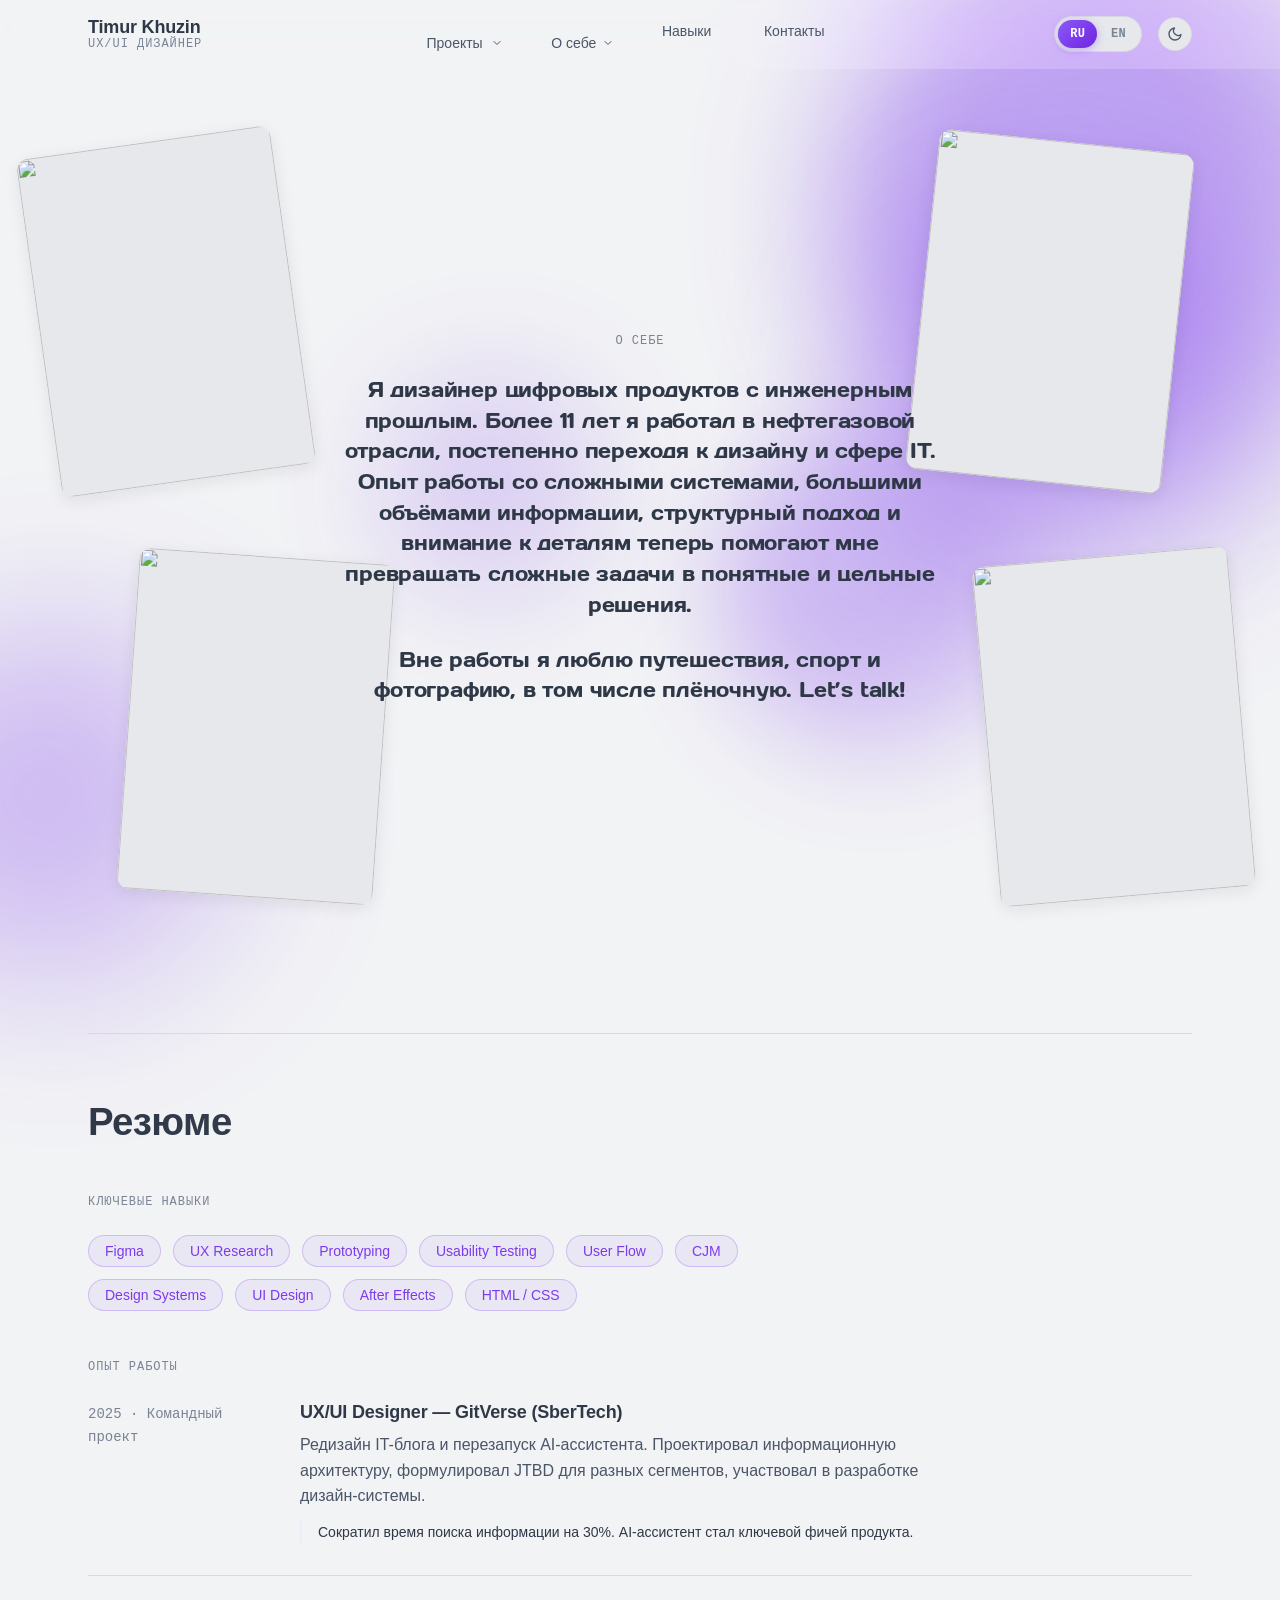
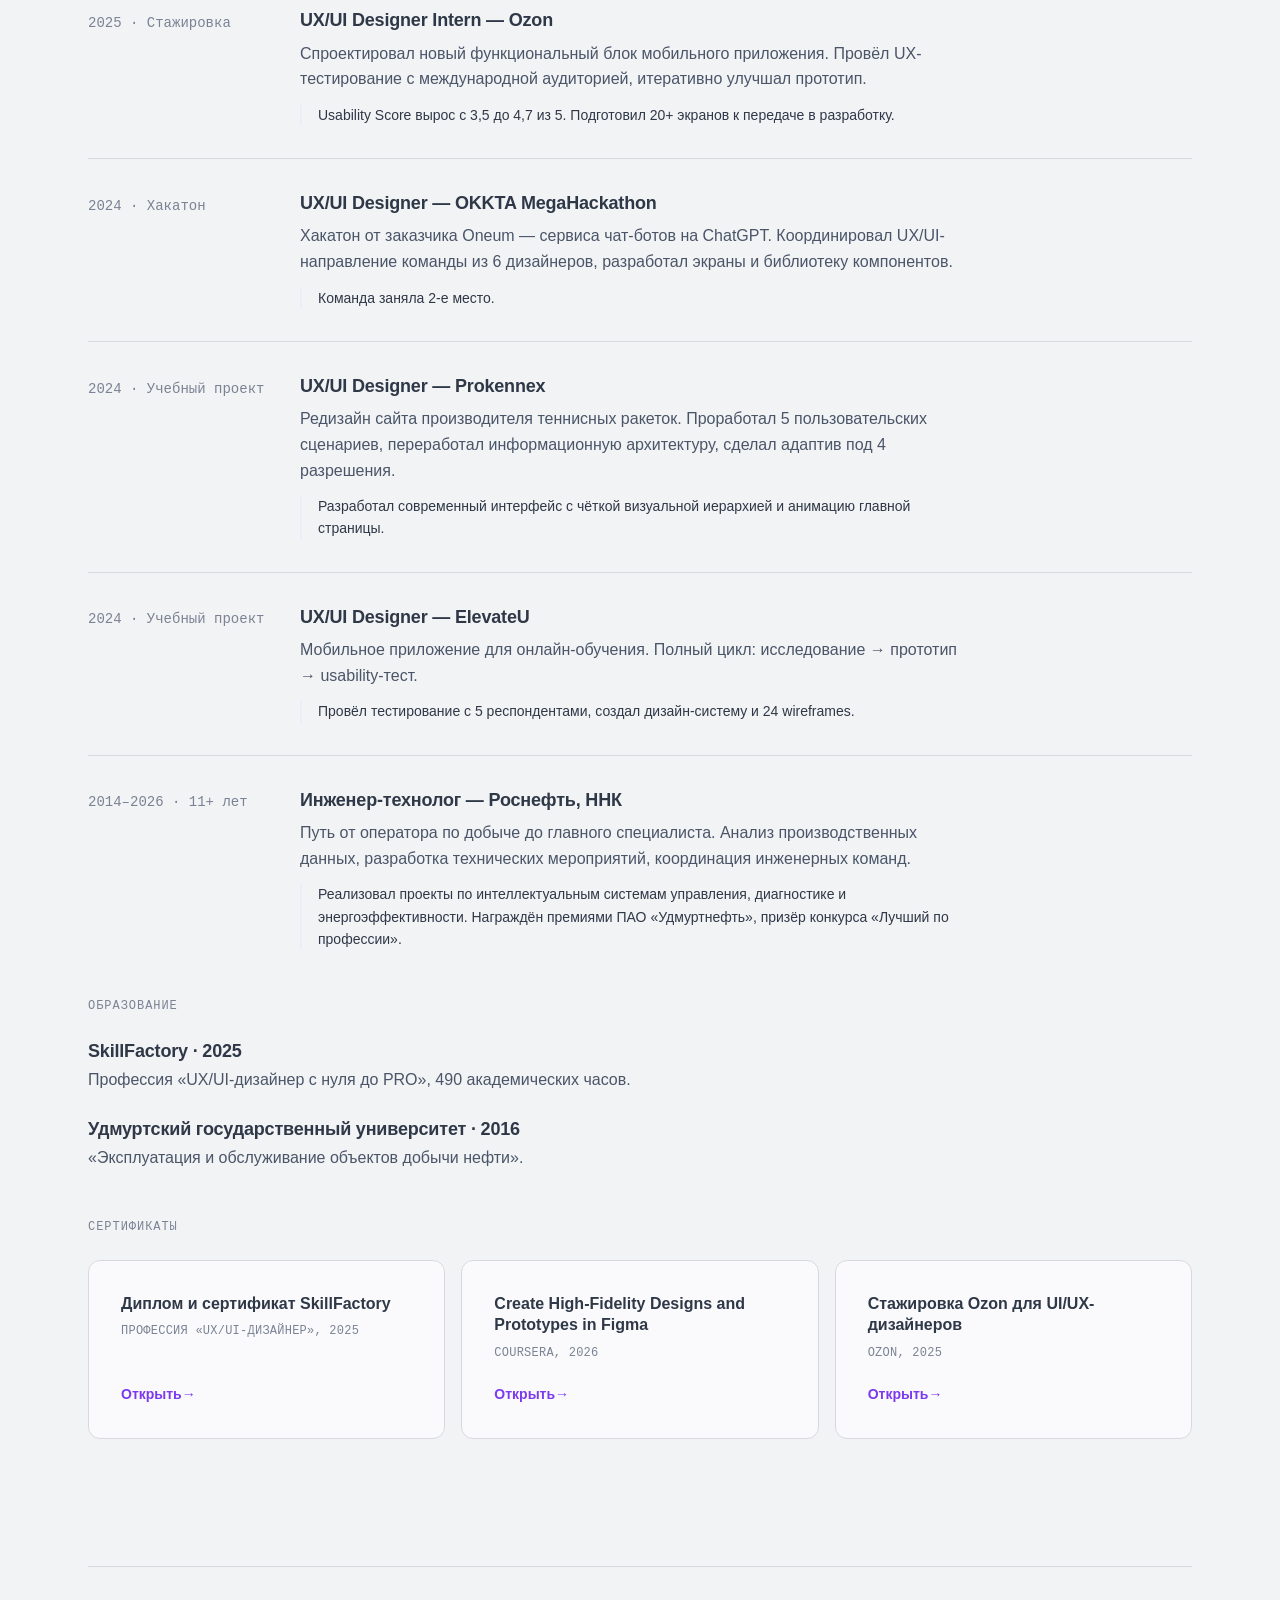
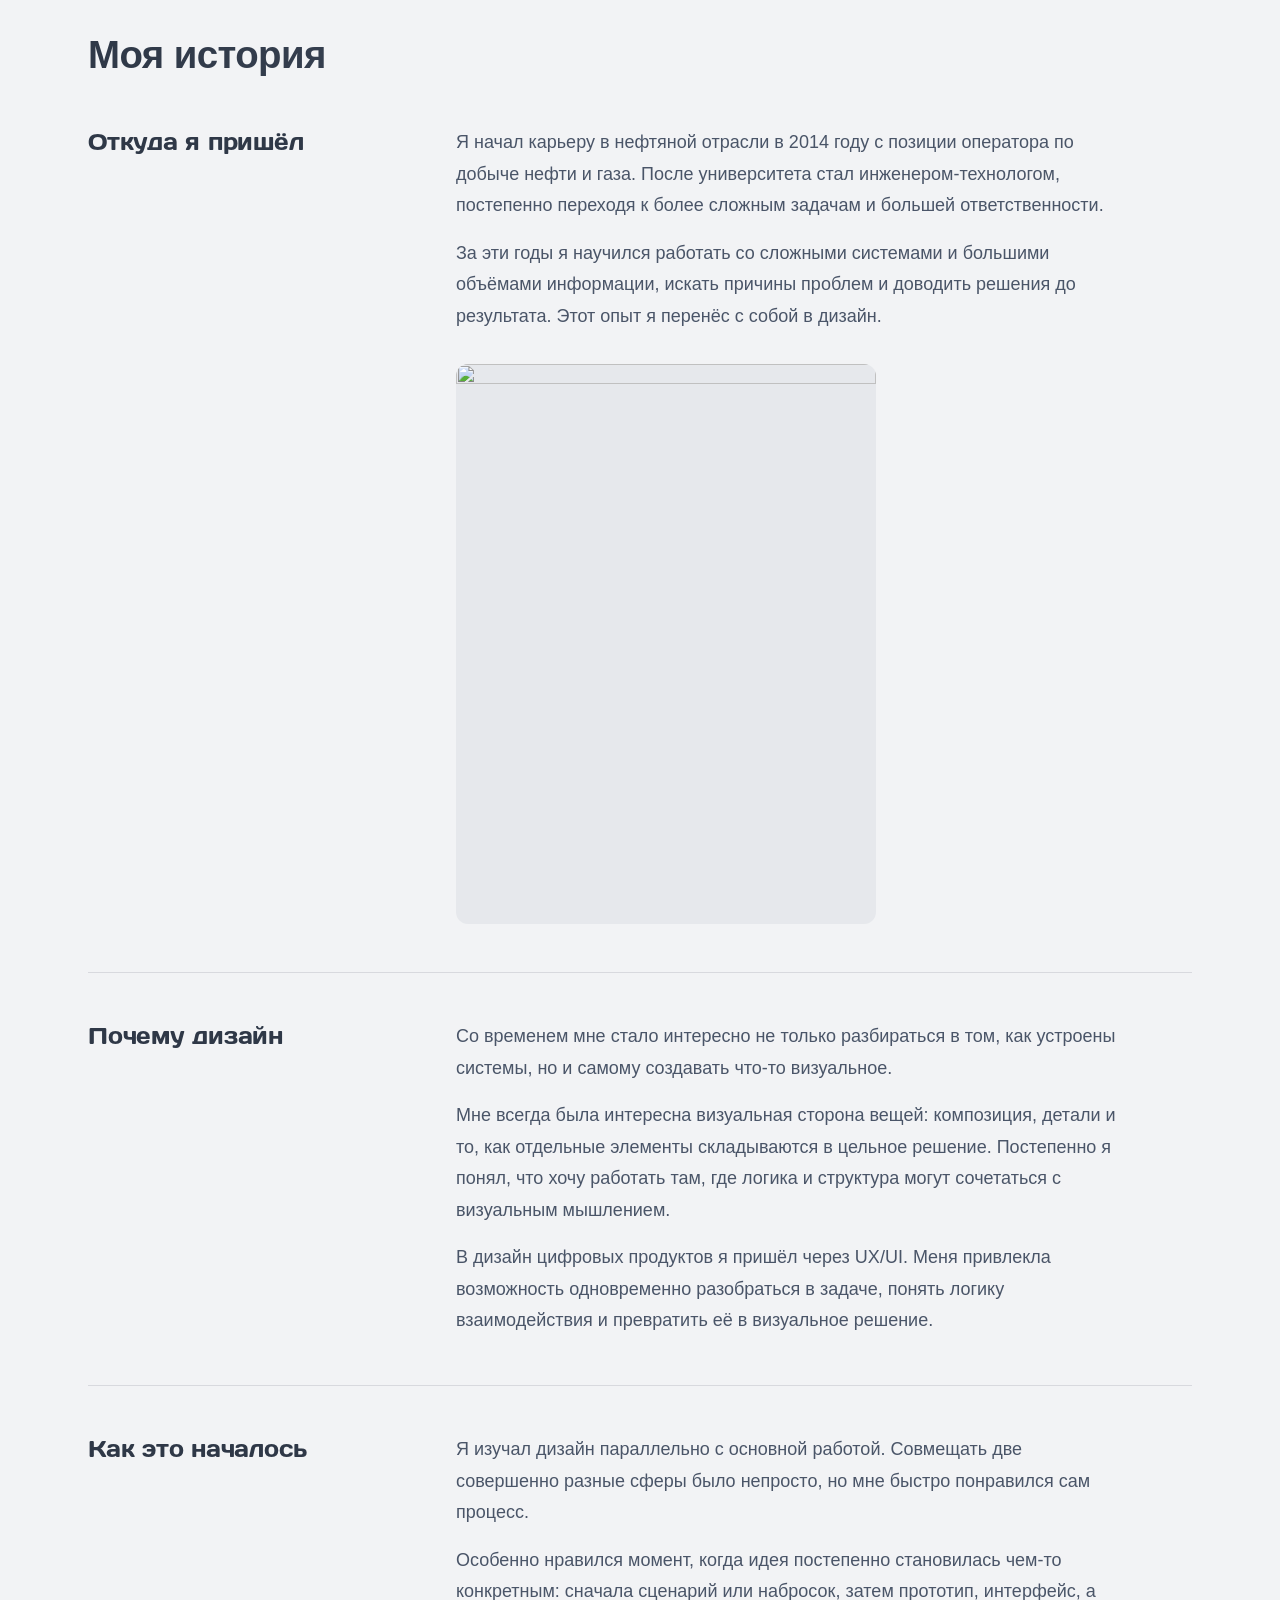
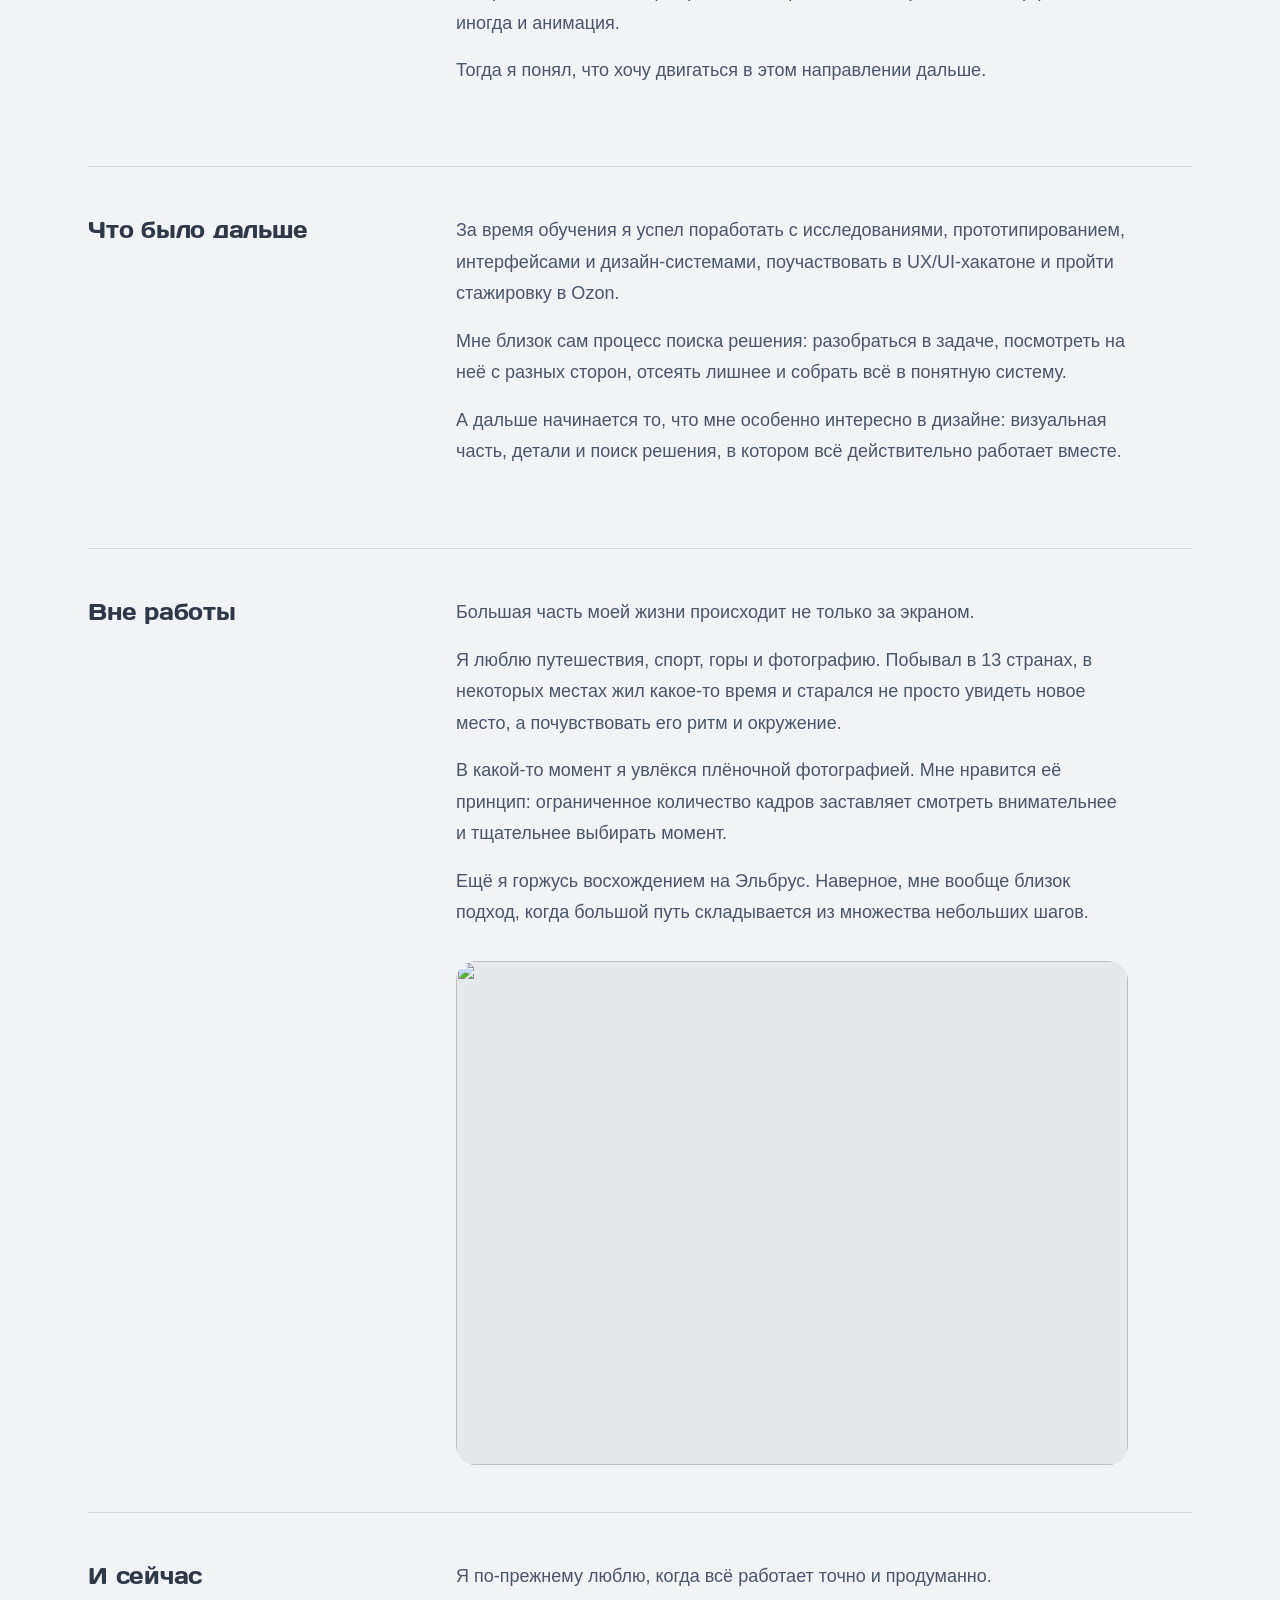
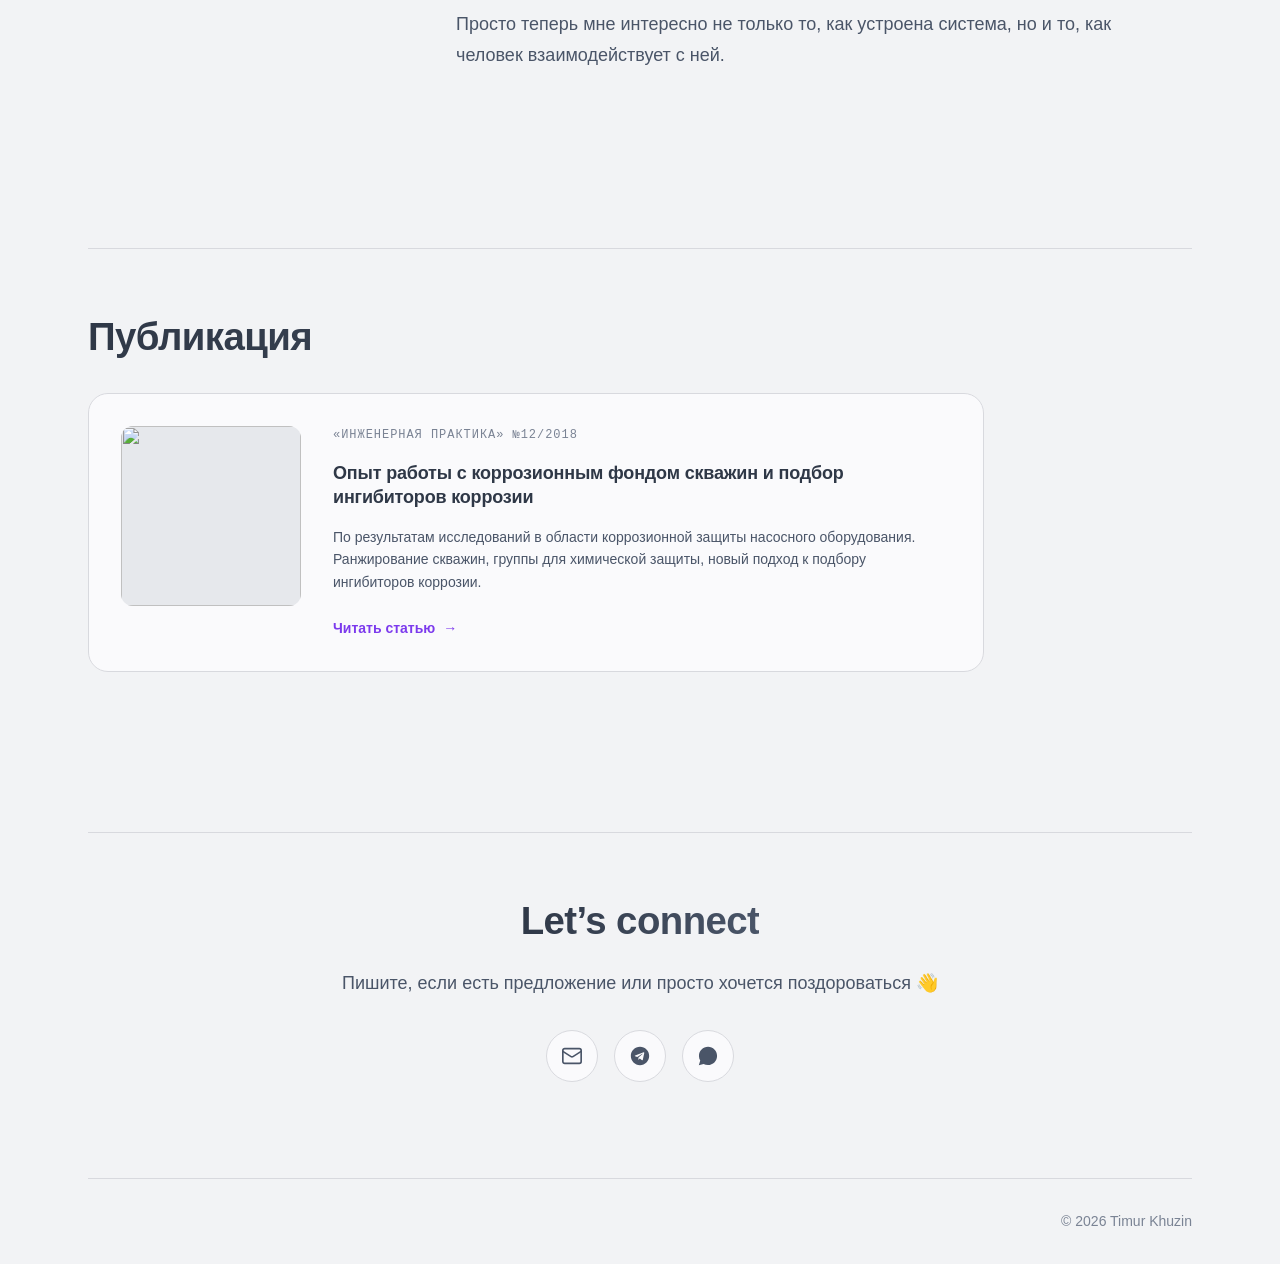
==== about.html @ 084a14fc "1" ====
<!DOCTYPE html>
<html lang="ru">
<head>
  <meta charset="UTF-8">
  <meta name="viewport" content="width=device-width, initial-scale=1.0">
  <title>О себе — Timur Khuzin</title>
  <meta name="description" content="Timur Khuzin – UX/UI Designer.">

<link rel="icon" type="image/svg+xml" href="favicon.svg">
<meta name="theme-color" content="#F2F3F5" media="(prefers-color-scheme: light)">
<meta name="theme-color" content="#15181F" media="(prefers-color-scheme: dark)">

<meta property="og:type" content="profile">
<meta property="og:title" content="О себе — Timur Khuzin">
<meta property="og:description" content="Timur Khuzin – UX/UI Designer.">
<meta property="og:url" content="https://khuzintimur.github.io/about.html">
<meta property="og:locale" content="ru_RU">
<meta property="og:locale:alternate" content="en_US">
<meta name="twitter:card" content="summary_large_image">

  <script>
    (function () {
      var t = localStorage.getItem('theme');
      if (t !== 'light' && t !== 'dark') {
        t = window.matchMedia('(prefers-color-scheme: dark)').matches ? 'dark' : 'light';
      }
      document.documentElement.setAttribute('data-theme', t);
    })();
  </script>

  <link rel="stylesheet" href="css/variables.css">
  <link rel="stylesheet" href="css/base.css">
  <link rel="stylesheet" href="css/home.css">
  <link rel="stylesheet" href="css/about.css">
  <link rel="stylesheet" href="css/reveal.css">
</head>
<body>

  <div class="cursor-ring" aria-hidden="true"></div>
  <div class="cursor-dot" aria-hidden="true"></div>
  <div class="bg-blobs bg-blobs--about" aria-hidden="true">
  <div class="bg-blob bg-blob--1"></div>
  <div class="bg-blob bg-blob--2"></div>
  <div class="bg-blob bg-blob--3"></div>
  <div class="bg-blob bg-blob--4"></div>
  <div class="bg-blob bg-blob--5"></div>
  </div>
  <div class="site-header-wrap">
    <div class="container">
      <header class="site-header">
        <a href="index.html" class="logo">
          <span class="logo-name">Timur Khuzin</span>
          <span class="logo-role" data-i18n="logo.role"></span>
        </a>

        <nav>
          <ul class="nav-links">
            <li class="nav-dropdown">
  <a href="index.html#projects" class="nav-dropdown-trigger" aria-haspopup="true" aria-expanded="false">
  <span data-i18n="nav.projects"></span>
  <svg class="nav-dropdown-caret" viewBox="0 0 24 24" fill="none" stroke="currentColor" stroke-width="2" stroke-linecap="round" stroke-linejoin="round">
    <polyline points="6 9 12 15 18 9"></polyline>
  </svg>
</a>
           <ul class="nav-dropdown-menu">
            <li style="--item-accent: #FF6B35;"><a href="projects/ozon.html" data-i18n="nav.project.ozon"></a></li>
            <li style="--item-accent: #4A9EFF;"><a href="projects/gitverse.html" data-i18n="nav.project.gitverse"></a></li>
            <li style="--item-accent: #4ADE80;"><a href="projects/okkta.html" data-i18n="nav.project.okkta"></a></li>
            <li style="--item-accent: #F5573B;"><a href="projects/prokennex.html" data-i18n="nav.project.prokennex"></a></li>
            <li style="--item-accent: #8B7CF6;"><a href="projects/elevateu.html" data-i18n="nav.project.elevateu"></a></li>
          </ul>
            </li>
            <li class="nav-dropdown">
  <a href="about.html" class="nav-dropdown-trigger" aria-haspopup="true" aria-expanded="false">
    <span data-i18n="nav.about"></span>
    <svg class="nav-dropdown-caret" viewBox="0 0 24 24" fill="none" stroke="currentColor" stroke-width="2" stroke-linecap="round" stroke-linejoin="round">
      <polyline points="6 9 12 15 18 9"></polyline>
    </svg>
  </a>
  <ul class="nav-dropdown-menu">
    <li style="--item-accent: #7C3AED;"><a href="about.html" data-i18n="nav.about"></a></li>
    <li style="--item-accent: #7C3AED;"><a href="#cv" data-i18n="nav.about.cv"></a></li>
  </ul>
</li>
            <li><a href="skills.html" data-i18n="nav.skills"></a></li>
            <li><a href="index.html#contact" data-i18n="nav.contacts"></a></li>
          </ul>
        </nav>

        <button type="button" class="nav-burger" aria-label="Меню" aria-expanded="false" aria-controls="mobile-menu">
          <span></span>
          <span></span>
        </button>

        <div class="header-controls">
          <div class="control-group" role="group" data-i18n-aria-label="lang.toggle.label">
            <button class="control-segment" data-lang-set="ru">RU</button>
            <button class="control-segment" data-lang-set="en">EN</button>
          </div>

          <button class="theme-toggle" data-theme-toggle data-i18n-aria-label="theme.toggle.label">
            <svg class="icon-sun" viewBox="0 0 24 24" fill="none" stroke="currentColor" stroke-width="2" stroke-linecap="round">
              <circle cx="12" cy="12" r="4"></circle>
              <path d="M12 2v2M12 20v2M4.93 4.93l1.41 1.41M17.66 17.66l1.41 1.41M2 12h2M20 12h2M6.34 17.66l-1.41 1.41M19.07 4.93l-1.41 1.41"></path>
            </svg>
            <svg class="icon-moon" viewBox="0 0 24 24" fill="none" stroke="currentColor" stroke-width="2" stroke-linecap="round" stroke-linejoin="round">
              <path d="M21 12.79A9 9 0 1 1 11.21 3 7 7 0 0 0 21 12.79z"></path>
            </svg>
          </button>
        </div>
      </header>
    </div>
  </div>

    <main>

    <!-- ================= HERO ================= -->
<section class="about-hero">

  <figure class="about-hero-photo about-hero-photo--1">
    <img src="https://cdn.jsdelivr.net/gh/KhuzinTimur/content-@52b6fff9ecf7ad0685a2e221b113b674ae2001dd/site/photo/me_5.jpg" alt="" loading="eager">
  </figure>

  <figure class="about-hero-photo about-hero-photo--2">
    <img src="https://cdn.jsdelivr.net/gh/KhuzinTimur/content-@52b6fff9ecf7ad0685a2e221b113b674ae2001dd/site/photo/Me_3.jpg" alt="" loading="eager">
  </figure>

  <div class="about-hero-text">
    <p class="eyebrow" data-i18n="page.about.eyebrow"></p>
    <p class="about-hero-p" data-i18n="page.about.hero.p1"></p>
    <p class="about-hero-p" data-i18n="page.about.hero.p2"></p>
  </div>

  <figure class="about-hero-photo about-hero-photo--3">
    <img src="https://cdn.jsdelivr.net/gh/KhuzinTimur/content-@52b6fff9ecf7ad0685a2e221b113b674ae2001dd/site/photo/Me_6.jpg" alt="" loading="eager">
  </figure>

  <figure class="about-hero-photo about-hero-photo--4">
    <img src="https://cdn.jsdelivr.net/gh/KhuzinTimur/content-@52b6fff9ecf7ad0685a2e221b113b674ae2001dd/site/photo/Me_2.jpg" alt="" loading="eager">
  </figure>

</section>

    <section class="container section" id="cv">
  <hr class="divider" style="margin-bottom: var(--space-16);">

  <h2 class="cv-title reveal" data-i18n="cv.title"></h2>

  <!-- Ключевые навыки -->
      <div class="cv-block reveal">
        <p class="eyebrow" data-i18n="cv.skills.title"></p>
        <div class="cv-skills">
          <span class="skill-pill">Figma</span>
          <span class="skill-pill">UX Research</span>
          <span class="skill-pill">Prototyping</span>
          <span class="skill-pill">Usability Testing</span>
          <span class="skill-pill">User Flow</span>
          <span class="skill-pill">CJM</span>
          <span class="skill-pill">Design Systems</span>
          <span class="skill-pill">UI Design</span>
          <span class="skill-pill">After Effects</span>
          <span class="skill-pill">HTML / CSS</span>
        </div>
      </div>

      <!-- Опыт работы -->
      <div class="cv-block reveal">
        <p class="eyebrow" data-i18n="cv.experience.title"></p>
        <div class="cv-exp-list">

          <div class="cv-exp-item">
            <div class="cv-exp-left">
              <p class="cv-exp-period" data-i18n="cv.exp.gitverse.period"></p>
            </div>
            <div class="cv-exp-right">
              <h3 data-i18n="cv.exp.gitverse.company"></h3>
              <p data-i18n="cv.exp.gitverse.desc"></p>
              <p class="cv-exp-result" data-i18n="cv.exp.gitverse.result"></p>
            </div>
          </div>

          <div class="cv-exp-item">
            <div class="cv-exp-left">
              <p class="cv-exp-period" data-i18n="cv.exp.ozon.period"></p>
            </div>
            <div class="cv-exp-right">
              <h3 data-i18n="cv.exp.ozon.company"></h3>
              <p data-i18n="cv.exp.ozon.desc"></p>
              <p class="cv-exp-result" data-i18n="cv.exp.ozon.result"></p>
            </div>
          </div>

          <div class="cv-exp-item">
            <div class="cv-exp-left">
              <p class="cv-exp-period" data-i18n="cv.exp.okkta.period"></p>
            </div>
            <div class="cv-exp-right">
              <h3 data-i18n="cv.exp.okkta.company"></h3>
              <p data-i18n="cv.exp.okkta.desc"></p>
              <p class="cv-exp-result" data-i18n="cv.exp.okkta.result"></p>
            </div>
          </div>

          <div class="cv-exp-item">
            <div class="cv-exp-left">
              <p class="cv-exp-period" data-i18n="cv.exp.prokennex.period"></p>
            </div>
            <div class="cv-exp-right">
              <h3 data-i18n="cv.exp.prokennex.company"></h3>
              <p data-i18n="cv.exp.prokennex.desc"></p>
              <p class="cv-exp-result" data-i18n="cv.exp.prokennex.result"></p>
            </div>
          </div>

          <div class="cv-exp-item">
            <div class="cv-exp-left">
              <p class="cv-exp-period" data-i18n="cv.exp.elevateu.period"></p>
            </div>
            <div class="cv-exp-right">
              <h3 data-i18n="cv.exp.elevateu.company"></h3>
              <p data-i18n="cv.exp.elevateu.desc"></p>
              <p class="cv-exp-result" data-i18n="cv.exp.elevateu.result"></p>
            </div>
          </div>

          <div class="cv-exp-item">
            <div class="cv-exp-left">
              <p class="cv-exp-period" data-i18n="cv.exp.engineering.period"></p>
            </div>
            <div class="cv-exp-right">
              <h3 data-i18n="cv.exp.engineering.company"></h3>
              <p data-i18n="cv.exp.engineering.desc"></p>
              <p class="cv-exp-result" data-i18n="cv.exp.engineering.result"></p>
            </div>
          </div>

        </div>
      </div>

      <!-- Образование -->
      <div class="cv-block reveal">
        <p class="eyebrow" data-i18n="cv.education.title"></p>
        <div class="cv-edu-list">
          <div class="cv-edu-item">
            <h3 data-i18n="cv.edu.skillfactory.title"></h3>
            <p data-i18n="cv.edu.skillfactory.desc"></p>
          </div>
          <div class="cv-edu-item">
            <h3 data-i18n="cv.edu.udgu.title"></h3>
            <p data-i18n="cv.edu.udgu.desc"></p>
          </div>
        </div>
      </div>

      <!-- Сертификаты -->
      <div class="cv-block reveal">
        <p class="eyebrow" data-i18n="cv.certs.title"></p>
        <div class="cv-certs-list">
          <a href="https://drive.google.com/file/d/1GDILFL7nHzGlivptu-B-hz8q7IrDQoGp/view" target="_blank" rel="noopener" class="cv-cert">
            <span class="cv-cert-title" data-i18n="cv.cert.skillfactory.title"></span>
            <span class="cv-cert-desc" data-i18n="cv.cert.skillfactory.desc"></span>
            <span class="cv-cert-view" data-i18n="cv.cert.view"></span>
          </a>
          <a href="https://www.coursera.org/account/accomplishments/verify/VYTI7IFMBP26" target="_blank" rel="noopener" class="cv-cert">
            <span class="cv-cert-title" data-i18n="cv.cert.coursera.title"></span>
            <span class="cv-cert-desc" data-i18n="cv.cert.coursera.desc"></span>
            <span class="cv-cert-view" data-i18n="cv.cert.view"></span>
          </a>
          <a href="https://drive.google.com/file/d/1_BpqdGtbln28WbQC0Q4ZysuxokLBKkF2/view" target="_blank" rel="noopener" class="cv-cert">
            <span class="cv-cert-title" data-i18n="cv.cert.ozon.title"></span>
            <span class="cv-cert-desc" data-i18n="cv.cert.ozon.desc"></span>
            <span class="cv-cert-view" data-i18n="cv.cert.view"></span>
          </a>
        </div>
      </div>

    </section>

    <!-- ================= STORYTELLING ================= -->
<section class="container section">
  <hr class="divider" style="margin-bottom: var(--space-16);">
  <h2 class="reveal" data-i18n="story.title"></h2>

  <div class="story-rows">

        <!-- Откуда я пришёл -->
    <div class="story-row reveal">
      <h3 class="story-row-title" data-i18n="story.from.title"></h3>
      <div class="story-row-body">
        <p data-i18n="story.from.p1"></p>
        <p data-i18n="story.from.p2"></p>
                <figure class="story-photo story-photo--portrait reveal" data-reveal-delay="200">
          <img src="https://cdn.jsdelivr.net/gh/KhuzinTimur/content-@52b6fff9ecf7ad0685a2e221b113b674ae2001dd/site/photo/oil_photo.jpg" alt="" loading="lazy">
        </figure>
      </div>
    </div>

    <!-- Почему дизайн -->
    <div class="story-row reveal">
      <h3 class="story-row-title" data-i18n="story.why.title"></h3>
      <div class="story-row-body">
        <p data-i18n="story.why.p1"></p>
        <p data-i18n="story.why.p2"></p>
        <p data-i18n="story.why.p3"></p>
      </div>
    </div>

    <!-- Как это началось -->
    <div class="story-row reveal">
      <h3 class="story-row-title" data-i18n="story.how.title"></h3>
      <div class="story-row-body">
        <p data-i18n="story.how.p1"></p>
        <p data-i18n="story.how.p2"></p>
        <p data-i18n="story.how.p3"></p>
                <figure class="story-photo reveal" data-reveal-delay="200">
          <img src="https://cdn.jsdelivr.net/gh/KhuzinTimur/content-@52b6fff9ecf7ad0685a2e221b113b674ae2001dd/site/photo/Figma.jpg" alt="" loading="lazy">
        </figure>
      </div>
    </div>

    <!-- Что было дальше -->
    <div class="story-row reveal">
      <h3 class="story-row-title" data-i18n="story.next.title"></h3>
      <div class="story-row-body">
        <p data-i18n="story.next.p1"></p>
        <p data-i18n="story.next.p2"></p>
        <p data-i18n="story.next.p3"></p>
                <figure class="story-photo reveal" data-reveal-delay="200">
          <img src="https://cdn.jsdelivr.net/gh/KhuzinTimur/content-@52b6fff9ecf7ad0685a2e221b113b674ae2001dd/site/photo/figma_2.jpg" alt="" loading="lazy">
        </figure>
      </div>
    </div>

    <!-- Вне работы -->
    <div class="story-row reveal">
      <h3 class="story-row-title" data-i18n="story.outside.title"></h3>
      <div class="story-row-body">
        <p data-i18n="story.outside.p1"></p>
        <p data-i18n="story.outside.p2"></p>
        <p data-i18n="story.outside.p3"></p>
        <p data-i18n="story.outside.p4"></p>
                <div class="story-carousel reveal" data-reveal-delay="200">
          <div class="story-carousel-track">

            <figure class="story-carousel-slide is-active">
              <img src="https://cdn.jsdelivr.net/gh/KhuzinTimur/content-@52b6fff9ecf7ad0685a2e221b113b674ae2001dd/site/photo/Saint_P_1.jpg" alt="" loading="lazy">
            </figure>
            <figure class="story-carousel-slide">
              <img src="https://cdn.jsdelivr.net/gh/KhuzinTimur/content-@52b6fff9ecf7ad0685a2e221b113b674ae2001dd/site/photo/Saint_P_2.jpg" alt="" loading="lazy">
            </figure>
            <figure class="story-carousel-slide">
              <img src="https://cdn.jsdelivr.net/gh/KhuzinTimur/content-@52b6fff9ecf7ad0685a2e221b113b674ae2001dd/site/photo/Bali_1.jpg" alt="" loading="lazy">
            </figure>
            <figure class="story-carousel-slide">
              <img src="https://cdn.jsdelivr.net/gh/KhuzinTimur/content-@52b6fff9ecf7ad0685a2e221b113b674ae2001dd/site/photo/Bali_2.jpg" alt="" loading="lazy">
            </figure>
            <figure class="story-carousel-slide">
              <img src="https://cdn.jsdelivr.net/gh/KhuzinTimur/content-@52b6fff9ecf7ad0685a2e221b113b674ae2001dd/site/photo/Bali_3.jpg" alt="" loading="lazy">
            </figure>
            <figure class="story-carousel-slide">
              <img src="https://cdn.jsdelivr.net/gh/KhuzinTimur/content-@52b6fff9ecf7ad0685a2e221b113b674ae2001dd/site/photo/Bali_4.jpg" alt="" loading="lazy">
            </figure>
            <figure class="story-carousel-slide">
              <img src="https://cdn.jsdelivr.net/gh/KhuzinTimur/content-@52b6fff9ecf7ad0685a2e221b113b674ae2001dd/site/photo/Bali_5.jpg" alt="" loading="lazy">
            </figure>
            <figure class="story-carousel-slide">
              <img src="https://cdn.jsdelivr.net/gh/KhuzinTimur/content-@52b6fff9ecf7ad0685a2e221b113b674ae2001dd/site/photo/Bali_6.jpg" alt="" loading="lazy">
            </figure>
            <figure class="story-carousel-slide">
              <img src="https://cdn.jsdelivr.net/gh/KhuzinTimur/content-@52b6fff9ecf7ad0685a2e221b113b674ae2001dd/site/photo/bangkok_1.jpg" alt="" loading="lazy">
            </figure>
            <figure class="story-carousel-slide">
              <img src="https://cdn.jsdelivr.net/gh/KhuzinTimur/content-@52b6fff9ecf7ad0685a2e221b113b674ae2001dd/site/photo/bangkok_2.jpg" alt="" loading="lazy">
            </figure>
            <figure class="story-carousel-slide">
              <img src="https://cdn.jsdelivr.net/gh/KhuzinTimur/content-@52b6fff9ecf7ad0685a2e221b113b674ae2001dd/site/photo/bangkok_3.jpg" alt="" loading="lazy">
            </figure>
            <figure class="story-carousel-slide">
              <img src="https://cdn.jsdelivr.net/gh/KhuzinTimur/content-@52b6fff9ecf7ad0685a2e221b113b674ae2001dd/site/photo/Elbrus_1.jpg" alt="" loading="lazy">
            </figure>
            <figure class="story-carousel-slide">
              <img src="https://cdn.jsdelivr.net/gh/KhuzinTimur/content-@52b6fff9ecf7ad0685a2e221b113b674ae2001dd/site/photo/Elbrus_2.jpg" alt="" loading="lazy">
            </figure>
            <figure class="story-carousel-slide">
              <img src="https://cdn.jsdelivr.net/gh/KhuzinTimur/content-@52b6fff9ecf7ad0685a2e221b113b674ae2001dd/site/photo/Elbrus_3.jpg" alt="" loading="lazy">
            </figure>
            <figure class="story-carousel-slide">
              <img src="https://cdn.jsdelivr.net/gh/KhuzinTimur/content-@52b6fff9ecf7ad0685a2e221b113b674ae2001dd/site/photo/elbrus_4.jpg" alt="" loading="lazy">
            </figure>
            <figure class="story-carousel-slide">
              <img src="https://cdn.jsdelivr.net/gh/KhuzinTimur/content-@52b6fff9ecf7ad0685a2e221b113b674ae2001dd/site/photo/Istanbul_1.jpg" alt="" loading="lazy">
            </figure>
            <figure class="story-carousel-slide">
              <img src="https://cdn.jsdelivr.net/gh/KhuzinTimur/content-@52b6fff9ecf7ad0685a2e221b113b674ae2001dd/site/photo/Istanbul_2.jpg" alt="" loading="lazy">
            </figure>
            <figure class="story-carousel-slide">
              <img src="https://cdn.jsdelivr.net/gh/KhuzinTimur/content-@52b6fff9ecf7ad0685a2e221b113b674ae2001dd/site/photo/Santos.jpg" alt="" loading="lazy">
            </figure>
            <figure class="story-carousel-slide">
              <img src="https://cdn.jsdelivr.net/gh/KhuzinTimur/content-@52b6fff9ecf7ad0685a2e221b113b674ae2001dd/site/photo/Singapur_1.jpg" alt="" loading="lazy">
            </figure>
            <figure class="story-carousel-slide">
              <img src="https://cdn.jsdelivr.net/gh/KhuzinTimur/content-@52b6fff9ecf7ad0685a2e221b113b674ae2001dd/site/photo/Vietnam_1.jpg" alt="" loading="lazy">
            </figure>

          </div>
        </div>
      </div>
    </div>

    <!-- И сейчас -->
    <div class="story-row reveal">
      <h3 class="story-row-title" data-i18n="story.now.title"></h3>
      <div class="story-row-body">
        <p data-i18n="story.now.p1"></p>
        <p data-i18n="story.now.p2"></p>
      </div>
    </div>

  </div>
</section>

    <!-- ================= PUBLICATION ================= -->
    <section class="container section">
      <hr class="divider" style="margin-bottom: var(--space-16);">
      <h2 class="reveal" data-i18n="pub.title"></h2>

      <a href="https://glavteh.ru/коррозия-ингибиторы-удмуртнефть/" target="_blank" rel="noopener" class="pub-card reveal">
        <div class="pub-card-media">
  <img src="https://cdn.jsdelivr.net/gh/KhuzinTimur/content-@6376f574f0b93bf74674a7803f404138c6c9d28b/preview_corr.png" alt="" loading="lazy">
</div>
        <div class="pub-card-body">
          <p class="pub-card-journal" data-i18n="pub.article.journal"></p>
          <h3 data-i18n="pub.article.title"></h3>
          <p class="pub-card-desc" data-i18n="pub.article.desc"></p>
          <span class="pub-card-cta" data-i18n="pub.article.link"></span>
        </div>
      </a>
    </section>

    <!-- ================= CONTACT ================= -->
    <section class="container contact-section" id="contact">
      <hr class="divider" style="margin-bottom: var(--space-16);">
      <div class="contact-centered">
        <h2 data-i18n="contact.title"></h2>
        <p class="contact-invite" data-i18n="contact.invite"></p>

        <div class="contact-icons">
          <a href="mailto:TimurKhuzin92@gmail.com" class="contact-icon-btn" data-i18n-aria-label="contact.emailAria">
            <svg viewBox="0 0 24 24" fill="none" stroke="currentColor" stroke-width="1.8" stroke-linecap="round" stroke-linejoin="round">
              <rect x="2" y="4" width="20" height="16" rx="2"></rect>
              <path d="m22 7-8.97 5.7a1.94 1.94 0 0 1-2.06 0L2 7"></path>
            </svg>
          </a>
          <a href="https://t.me/KhuzinTimur" target="_blank" rel="noopener noreferrer" class="contact-icon-btn" data-i18n-aria-label="contact.telegramAria">
            <svg viewBox="0 0 24 24" fill="currentColor"><path d="M12 2C6.477 2 2 6.477 2 12s4.477 10 10 10 10-4.477 10-10S17.523 2 12 2zm4.64 6.8-1.56 7.36c-.12.54-.43.67-.87.42l-2.4-1.77-1.16 1.12c-.13.13-.24.24-.48.24l.17-2.44 4.44-4.01c.19-.17-.04-.27-.3-.1l-5.49 3.46-2.37-.74c-.51-.16-.52-.51.11-.76l9.25-3.57c.43-.16.8.1.66.79z"/></svg>
          </a>
          <a href="https://wa.me/79199064376" target="_blank" rel="noopener noreferrer" class="contact-icon-btn" data-i18n-aria-label="contact.whatsappAria">
            <svg viewBox="0 0 24 24" fill="currentColor"><path d="M12.04 2C6.58 2 2.13 6.45 2.13 11.91c0 1.87.51 3.62 1.4 5.12L2 22l5.13-1.35c1.44.79 3.08 1.24 4.83 1.24h.01c5.46 0 9.91-4.45 9.91-9.91C21.88 6.45 17.5 2 12.04 2z"/></svg>
          </a>
        </div>
      </div>
    </section>

  </main>

  <div class="container">
    <footer class="site-footer">
      <p class="text-tertiary text-small">© 2026 Timur Khuzin</p>
    </footer>
  </div>

  <script src="js/i18n-about.js"></script>
  <script src="js/i18n-common.js"></script>
  <script src="js/i18n.js"></script>
  <script src="js/theme.js"></script>
  <script src="js/cursor.js"></script>
  <script src="js/header-scroll.js"></script>
  <div class="mobile-menu" id="mobile-menu" aria-hidden="true">
    <div class="mobile-menu-inner">

      <a href="index.html" class="mobile-menu-link" data-i18n="nav.home"></a>

      <div class="mobile-menu-group">
        <button type="button" class="mobile-menu-link mobile-menu-trigger" aria-expanded="false">
          <span data-i18n="nav.projects"></span>
          <svg viewBox="0 0 24 24" fill="none" stroke="currentColor" stroke-width="2" stroke-linecap="round" stroke-linejoin="round" class="mobile-menu-caret">
            <polyline points="6 9 12 15 18 9"></polyline>
          </svg>
        </button>
        <div class="mobile-menu-sub">
          <a href="projects/ozon.html" data-i18n="nav.project.ozon"></a>
          <a href="projects/gitverse.html" data-i18n="nav.project.gitverse"></a>
          <a href="projects/okkta.html" data-i18n="nav.project.okkta"></a>
          <a href="projects/prokennex.html" data-i18n="nav.project.prokennex"></a>
          <a href="projects/elevateu.html" data-i18n="nav.project.elevateu"></a>
        </div>
      </div>

      <a href="about.html" class="mobile-menu-link" data-i18n="nav.about"></a>
      <a href="skills.html" class="mobile-menu-link" data-i18n="nav.skills"></a>
      <a href="index.html#contact" class="mobile-menu-link" data-i18n="nav.contacts"></a>

      <div class="mobile-menu-footer">
        <a href="https://t.me/KhuzinTimur" target="_blank" rel="noopener noreferrer" aria-label="Telegram">
          <svg viewBox="0 0 24 24" fill="currentColor"><path d="M12 2C6.477 2 2 6.477 2 12s4.477 10 10 10 10-4.477 10-10S17.523 2 12 2zm4.64 6.8-1.56 7.36c-.12.54-.43.67-.87.42l-2.4-1.77-1.16 1.12c-.13.13-.24.24-.48.24l.17-2.44 4.44-4.01c.19-.17-.04-.27-.3-.1l-5.49 3.46-2.37-.74c-.51-.16-.52-.51.11-.76l9.25-3.57c.43-.16.8.1.66.79z"/></svg>
        </a>
        <a href="https://wa.me/79199064376" target="_blank" rel="noopener noreferrer" aria-label="WhatsApp">
          <svg viewBox="0 0 24 24" fill="currentColor"><path d="M12.04 2C6.58 2 2.13 6.45 2.13 11.91c0 1.87.51 3.62 1.4 5.12L2 22l5.13-1.35c1.44.79 3.08 1.24 4.83 1.24h.01c5.46 0 9.91-4.45 9.91-9.91C21.88 6.45 17.5 2 12.04 2z"/></svg>
        </a>
        <a href="mailto:TimurKhuzin92@gmail.com" aria-label="Email">
          <svg viewBox="0 0 24 24" fill="none" stroke="currentColor" stroke-width="1.8"><rect x="2" y="4" width="20" height="16" rx="2"/><path d="m22 7-8.97 5.7a1.94 1.94 0 0 1-2.06 0L2 7"/></svg>
        </a>
      </div>

    </div>
  </div>
  
  <script src="js/mobile-menu.js"></script>
  <script src="js/back-to-top.js"></script>
  <script src="js/nav-dropdown.js"></script>
  <script src="js/reveal.js"></script>
  <script src="js/story-carousel.js"></script>
  <script src="https://cdn.jsdelivr.net/npm/lenis@1.1.20/dist/lenis.min.js"></script>
  <script src="js/smooth-scroll.js"></script>
</body>
</html>
---- css/variables.css ----
/* ==========================================================================
   Design tokens — единый источник правды для цвета, типографики, сетки.
   Тема переключается через атрибут data-theme на <html>.
   ========================================================================== */

:root {
    /* ---- Типографика ---- */
--font-display: 'Days', -apple-system, BlinkMacSystemFont, 'Segoe UI', sans-serif;
--font-body: 'Albra', -apple-system, BlinkMacSystemFont, 'Segoe UI', sans-serif;
--font-main: -apple-system, BlinkMacSystemFont, 'Segoe UI', Roboto, 'Helvetica Neue', Arial, sans-serif;
--font-mono: ui-monospace, 'SF Mono', Menlo, Consolas, 'Liberation Mono', monospace;

  --fs-hero: clamp(2.75rem, 6vw, 5.5rem);
  --fs-h1: clamp(2.25rem, 4vw, 3.5rem);
  --fs-h2: clamp(1.75rem, 3vw, 2.5rem);
  --fs-h3: clamp(1.25rem, 2vw, 1.5rem);
  --fs-body-lg: 1.125rem;
  --fs-body: 1rem;
  --fs-small: 0.875rem;
  --fs-micro: 0.75rem;

  /* line-height подобран под конкретный размер — крупный текст требует
     более плотного межстрочья, мелкий текст — более свободного */
  --lh-hero: 1.05;
  --lh-h1: 1.2;
  --lh-h2: 1.25;
  --lh-h3: 1.35;
  --lh-body-lg: 1.6;
  --lh-body: 1.6;
  --lh-small: 1.5;
  --lh-micro: 1.4;

  /* letter-spacing: крупные заголовки чуть сжимаем, мелкий текст в верхнем
     регистре (eyebrow, лейблы) — разрежаем для читаемости */
  --ls-hero: -0.03em;
  --ls-h1: -0.02em;
  --ls-h2: -0.015em;
  --ls-h3: -0.01em;
  --ls-body: 0;
  --ls-eyebrow: 0.08em;

  /* ---- Сетка / отступы ----
     container-max — общая ширина "рабочей зоны" страницы (хедер, широкие блоки).
     measure — ширина именно текстовой колонки: длинный текст на очень широких
     мониторах читать неудобно, поэтому параграфы и заголовки кейсов ограничены
     отдельно, уже контейнера. Ориентир — 60–75 символов в строке. */
  --container-max: 1200px;
  --container-padding: clamp(1.25rem, 5vw, 3rem);
  --measure-text: 42rem;   /* ~65-70 символов на средний body-текст */
  --measure-wide: 56rem;   /* для текста побольше, например текст-body-lg */

  --space-1: 0.25rem;
  --space-2: 0.5rem;
  --space-3: 0.75rem;
  --space-4: 1rem;
  --space-6: 1.5rem;
  --space-8: 2rem;
  --space-12: 3rem;
  --space-16: 4rem;
  --space-20: 5rem;
  --space-24: 6rem;
  --space-32: 8rem;

  --radius-sm: 6px;
  --radius-md: 12px;
  --radius-lg: 20px;
  --radius-full: 999px;

  /* ---- Переходы ---- */
  --ease: cubic-bezier(0.4, 0, 0.2, 1);
  --transition-fast: 150ms var(--ease);
  --transition-base: 250ms var(--ease);
  --transition-slow: 450ms var(--ease);
}

/* ==========================================================================
   Светлая тема (по умолчанию)
   ========================================================================== */
:root,
[data-theme="light"] {
  --bg: #F2F3F5;
  --bg-elevated: #FAFAFC;
  --bg-subtle: #E6E8EC;
  --bg-inverse: #2F3847;

  --text-primary: #2F3847;
  --text-secondary: #4A5568;
  --text-tertiary: #7A8394;
  --text-inverse: #E8E9EC;

  --border: #D8D9DE;
  --border-strong: #A0A09D;

  /* Градиент заголовков — от тёмного slate слева к чуть светлее справа */
  --title-gradient: linear-gradient(90deg, #2F3847 0%, #4A5568 100%);

  /* Акцент оставляем — фиолетовый с холодным серым сочетается хорошо */
  --accent: #7C3AED;
  --accent-hover: #6D28D9;
  --accent-pressed: #5B21B6;
  --accent-soft: #EFEBFC;
  --accent-contrast: #FFFFFF;
  --accent-gradient: linear-gradient(135deg, #8B5CF6 0%, #7C3AED 55%, #6D28D9 100%);

  --shadow-sm: 0 1px 2px rgba(23, 23, 26, 0.06);
  --shadow-md: 0 4px 16px rgba(23, 23, 26, 0.08);
  --shadow-lg: 0 12px 40px rgba(23, 23, 26, 0.12);

  color-scheme: light;
}

/* ==========================================================================
   Тёмная тема
   ========================================================================== */
[data-theme="dark"] {
  --bg: #15181F;
  --bg-elevated: #1E222A;
  --bg-subtle: #22262E;
  --bg-inverse: #E8E9EC;

  --text-primary: #E8E9EC;
  --text-secondary: #A8AEBB;
  --text-tertiary: #757C8A;
  --text-inverse: #2F3847;

  --border: #2E3238;
  --border-strong: #444A54;

  /* В тёмной теме градиент идёт от светлого к чуть темнее —
     иначе правый край заголовка «утонет» в фоне */
  --title-gradient: linear-gradient(90deg, #F2F3F5 0%, #B8C0CC 100%);

  --accent: #A78BFA;
  --accent-hover: #C4B5FD;
  --accent-pressed: #8B5CF6;
  --accent-soft: #241C3F;
  --accent-contrast: #1A1523;
  --accent-gradient: linear-gradient(135deg, #A78BFA 0%, #8B5CF6 55%, #7C3AED 100%);

  --shadow-sm: 0 1px 2px rgba(0, 0, 0, 0.4);
  --shadow-md: 0 4px 20px rgba(0, 0, 0, 0.5);
  --shadow-lg: 0 16px 48px rgba(0, 0, 0, 0.6);

  color-scheme: dark;
}
---- css/base.css ----
/* ==========================================================================
   Шрифты проекта
   ========================================================================== */

@font-face {
  font-family: 'Days';
  src: url('../fonts/Days.otf') format('opentype');
  font-weight: 400;
  font-style: normal;
  font-display: swap;
}

@font-face {
  font-family: 'Albra';
  src: url('../fonts/AlbraBookTRIAL-Regular.otf') format('opentype');
  font-weight: 400;
  font-style: normal;
  font-display: swap;
}

/* ==========================================================================
   Reset и базовые стили
   ========================================================================== */

*, *::before, *::after {
  box-sizing: border-box;
}

html {
  scroll-behavior: smooth;
  overflow-x: clip; /* гасим горизонтальный вылет, не ломая sticky */
}

body {
  margin: 0;
  overflow-x: clip;
  font-family: var(--font-main);
  font-size: var(--fs-body);
  line-height: var(--lh-body);
  letter-spacing: var(--ls-body);
  color: var(--text-primary);
  background-color: var(--bg);
  transition: background-color var(--transition-base), color var(--transition-base);
  -webkit-font-smoothing: antialiased;
  text-rendering: optimizeLegibility;
}

main {
  position: relative;
  z-index: 1;
}

body > .container {
  position: relative;
  z-index: 1;
}

img, svg, video {
  display: block;
  max-width: 100%;
}

a {
  color: inherit;
  text-decoration: none;
}

button {
  font-family: inherit;
  cursor: pointer;
}

ul, ol {
  margin: 0;
  padding: 0;
}

h1, h2, h3, h4, p {
  margin: 0;
}

/* ---- Утилиты ---- */

/* .container — широкая рабочая зона (хедер, сетки карточек, широкие изображения).
   На очень широких мониторах (>1600px) не растягивается бесконечно —
   ограничена --container-max, зато отступы по краям остаются пропорциональными. */
.container {
  max-width: var(--container-max);
  margin-inline: auto;
  padding-inline: var(--container-padding);
}

/* .prose — узкая колонка для длинных связных текстов (абзацы кейсов, about).
   Использовать ВНУТРИ .container, не вместо него. */
.prose {
  max-width: var(--measure-text);
}
.prose-wide {
  max-width: var(--measure-wide);
}

/* .section — вертикальный ритм между крупными блоками страницы */
.section {
  padding-block: var(--space-16);
}
.section-lg {
  padding-block: var(--space-24);
}

/* Тонкий однопиксельный разделитель, как в референсах */
.divider {
  border: none;
  border-top: 1px solid var(--border);
  margin: 0;
}

.visually-hidden {
  position: absolute;
  width: 1px;
  height: 1px;
  overflow: hidden;
  clip: rect(0 0 0 0);
  white-space: nowrap;
}

/* Скрывает элемент, пока JS не подставит перевод — избегаем "мигания" текста */
[data-i18n]:empty {
  min-height: 1em;
}

/* ---- Типографика ----
   Правило: чем крупнее размер шрифта, тем плотнее line-height и тем более
   отрицательный (сжатый) letter-spacing — так крупные заголовки не "рассыпаются".
   Мелкий текст в капсе (eyebrow), наоборот, разрежен для читаемости. */

.hero-title,
h1.hero { font-size: var(--fs-hero); line-height: var(--lh-hero); letter-spacing: var(--ls-hero); font-weight: 700; }

h1 { font-size: var(--fs-h1); line-height: var(--lh-h1); letter-spacing: var(--ls-h1); font-weight: 700; }
h2 { font-size: var(--fs-h2); line-height: var(--lh-h2); letter-spacing: var(--ls-h2); font-weight: 700; }
h3 { font-size: var(--fs-h3); line-height: var(--lh-h3); letter-spacing: var(--ls-h3); font-weight: 600; }

p, .text-body { font-size: var(--fs-body); line-height: var(--lh-body); letter-spacing: var(--ls-body); }
.text-body-lg { font-size: var(--fs-body-lg); line-height: var(--lh-body-lg); letter-spacing: var(--ls-body); }
.text-small { font-size: var(--fs-small); line-height: var(--lh-small); letter-spacing: var(--ls-body); }

.text-secondary { color: var(--text-secondary); }
.text-tertiary { color: var(--text-tertiary); }

.eyebrow {
  font-family: var(--font-mono);
  font-size: var(--fs-micro);
  line-height: var(--lh-micro);
  letter-spacing: var(--ls-eyebrow);
  text-transform: uppercase;
  color: var(--text-tertiary);
}

/* ==========================================================================
   Градиентные заголовки H1 и H2
   ========================================================================== */

h1, h2 {
  color: var(--text-primary);
}

@supports ((-webkit-background-clip: text) or (background-clip: text)) {
  h1, h2 {
    background-image: var(--title-gradient);
    -webkit-background-clip: text;
            background-clip: text;
    -webkit-text-fill-color: transparent;
            color: transparent;
  }
}

/* Исключение: заголовки проектных сцен используют цвет проекта,
   а не общий градиент (см. project-scroll.css) */
.project-scene-content h2 {
  background-image: none;
  -webkit-text-fill-color: var(--scene-accent, #fff);
          color: var(--scene-accent, #fff);
}

/* ==========================================================================
   Кнопка "наверх" — плавающая, справа снизу
   ========================================================================== */

.back-to-top {
  position: fixed;
  bottom: 32px;
  right: 32px;
  width: 48px;
  height: 48px;
  display: flex;
  align-items: center;
  justify-content: center;
  border-radius: var(--radius-full);
  border: 1px solid var(--border);
  background: color-mix(in srgb, var(--bg-elevated) 85%, transparent);
  -webkit-backdrop-filter: blur(14px) saturate(140%);
          backdrop-filter: blur(14px) saturate(140%);
  color: var(--text-secondary);
  cursor: pointer;
  z-index: 90;
  opacity: 0;
  visibility: hidden;
  transform: translateY(16px);
  transition:
    opacity 320ms ease,
    visibility 320ms ease,
    transform 420ms cubic-bezier(0.16, 1, 0.3, 1),
    color 220ms ease,
    border-color 220ms ease,
    box-shadow 320ms ease;
  pointer-events: none;
}

.back-to-top.is-visible {
  opacity: 1;
  visibility: visible;
  transform: translateY(0);
  pointer-events: auto;
}

.back-to-top svg {
  width: 20px;
  height: 20px;
  display: block;
}

.back-to-top:hover {
  color: var(--accent);
  border-color: var(--accent);
  transform: translateY(-3px);
  box-shadow:
    0 10px 28px color-mix(in srgb, var(--accent) 25%, transparent),
    0 2px 8px color-mix(in srgb, var(--accent) 15%, transparent);
}

.back-to-top:active {
  transform: translateY(-1px) scale(0.96);
}

@media (max-width: 720px) {
  .back-to-top {
    bottom: 20px;
    right: 20px;
    width: 44px;
    height: 44px;
  }
  .back-to-top svg {
    width: 18px;
    height: 18px;
  }
}

@media (prefers-reduced-motion: reduce) {
  .back-to-top {
    transition: opacity 220ms ease, visibility 220ms ease;
    transform: none;
  }
  .back-to-top:hover {
    transform: none;
  }
}

/* ==========================================================================
   Фокус с клавиатуры (Tab) — видимая рамка.
   Только :focus-visible, то есть не для клика мышью.
   ========================================================================== */

:focus-visible {
  outline: 2px solid var(--accent);
  outline-offset: 3px;
  border-radius: 4px;
}

/* На тёмном фоне светлый акцент читается лучше */
[data-theme="dark"] :focus-visible {
  outline-color: var(--accent-hover);
}

/* Кнопка «наверх» — круглая, обычный border-radius её обрежет */
.back-to-top:focus-visible {
  border-radius: var(--radius-full);
  outline-offset: 4px;
}

/* Круглые кнопки соцсетей на главной — тоже */
.contact-icon-btn:focus-visible,
.mobile-menu-footer a:focus-visible {
  border-radius: var(--radius-full);
  outline-offset: 4px;
}
---- css/home.css ----
/* ==========================================================================
   home.css — стили, специфичные для главной страницы
   ========================================================================== */

/* ---- Header / Nav ---- */
.site-header-wrap {
  position: sticky;
  top: 0;
  z-index: 100;

  /* Стеклянный эффект: полупрозрачный фон + blur + лёгкое насыщение */
  background: color-mix(in srgb, var(--bg) 20%, transparent);
  -webkit-backdrop-filter: blur(40px) saturate(160%);
          backdrop-filter: blur(40px) saturate(160%);
  border-bottom: 1px solid transparent;

  transform: translateY(0);
  transition:
    transform var(--transition-base),
    background-color var(--transition-base),
    border-color var(--transition-base),
    box-shadow var(--transition-base);
}

.site-header-wrap.header-hidden {
  transform: translateY(-100%);
}

.site-header-wrap.header-elevated {
  background: color-mix(in srgb, var(--bg) 78%, transparent);
  border-bottom-color: var(--border);
  box-shadow: var(--shadow-sm);
}

/* В тёмной теме фон чуть плотнее — на чёрном прозрачность почти не видна */
[data-theme="dark"] .site-header-wrap {
  background: color-mix(in srgb, var(--bg) 60%, transparent);
}

[data-theme="dark"] .site-header-wrap.header-elevated {
  background: color-mix(in srgb, var(--bg) 82%, transparent);
}

.site-header {
  display: flex;
  justify-content: space-between;
  align-items: center;
  padding-block: var(--space-4);
  gap: var(--space-8);
}

.logo {
  display: inline-flex;
  flex-direction: column;
  gap: 2px;
  flex-shrink: 0;
  line-height: 1;
  color: inherit;
}

.logo-name {
  font-weight: 700;
  font-size: var(--fs-body-lg);
  letter-spacing: var(--ls-h3);
}

.logo-role {
  font-family: var(--font-mono);
  font-size: var(--fs-micro);
  letter-spacing: var(--ls-eyebrow);
  text-transform: uppercase;
  color: var(--text-tertiary);
}

.nav-links {
  display: flex;
  gap: var(--space-12);
  list-style: none;
}

.nav-links > li > a {
  position: relative;
  display: inline-block;
  font-size: var(--fs-small);
  color: var(--text-secondary);
  transition: color var(--transition-fast);
  white-space: nowrap;
}

/* Невидимая жирная копия текста — резервирует ширину,
   чтобы соседние пункты не сдвигались при hover */
.nav-links > li > a::before {
  content: attr(data-text);
  display: block;
  height: 0;
  overflow: hidden;
  visibility: hidden;
  font-weight: 700;
  pointer-events: none;
  user-select: none;
}

/* Плавное подчёркивание слева направо */
.nav-links > li > a::after {
  content: "";
  position: absolute;
  left: 0;
  right: 0;
  bottom: -6px;
  height: 2px;
  border-radius: 2px;
  background: var(--accent-gradient);
  transform: scaleX(0);
  transform-origin: left center;
  transition: transform 320ms cubic-bezier(0.16, 1, 0.3, 1);
}

.nav-links > li > a:hover {
  color: var(--text-primary);
  font-weight: 700;
}

.nav-links > li > a:hover::after {
  transform: scaleX(1);
}

/* То же самое — для триггера выпадающего списка «Проекты» */
.nav-dropdown-trigger {
  position: relative;
}

.nav-dropdown-trigger::after {
  content: "";
  position: absolute;
  left: 0;
  right: 14px; /* не подчёркиваем стрелку */
  bottom: -6px;
  height: 2px;
  border-radius: 2px;
  background: var(--accent-gradient);
  transform: scaleX(0);
  transform-origin: left center;
  transition: transform 320ms cubic-bezier(0.16, 1, 0.3, 1);
}

.nav-dropdown:hover .nav-dropdown-trigger,
.nav-dropdown-trigger[aria-expanded="true"] {
  color: var(--text-primary);
  font-weight: 700;
}

.nav-dropdown:hover .nav-dropdown-trigger::after,
.nav-dropdown-trigger[aria-expanded="true"]::after {
  transform: scaleX(1);
}

.header-controls {
  display: flex;
  align-items: center;
  gap: var(--space-4);
  flex-shrink: 0;
}

/* ---- Переключатели ---- */
.control-group {
  display: inline-flex;
  align-items: center;
  background: var(--bg-subtle);
  border: 1px solid var(--border);
  border-radius: var(--radius-full);
  padding: 3px;
  gap: 2px;
}

.control-group:hover {
  border-color: color-mix(in srgb, var(--accent) 30%, var(--border));
}

.control-segment {
  display: inline-flex;
  align-items: center;
  justify-content: center;
  min-width: 32px;
  height: 28px;
  padding-inline: var(--space-3);
  border-radius: var(--radius-full);
  font-family: var(--font-mono);
  font-size: var(--fs-micro);
  font-weight: 600;
  letter-spacing: 0.02em;
  color: var(--text-tertiary);
  background: transparent;
  border: none;
  transition: color var(--transition-fast), background var(--transition-fast);
}

.control-segment:hover {
  color: var(--text-secondary);
}

.control-segment[data-active="true"] {
  background: var(--accent-gradient);
  color: var(--accent-contrast);
  box-shadow:
    0 2px 8px color-mix(in srgb, var(--accent) 35%, transparent),
    0 0 0 1px color-mix(in srgb, var(--accent) 20%, transparent) inset;
}

.control-segment:not([data-active="true"]):hover {
  color: var(--accent);
}

.control-segment:active {
  transform: scale(0.95);
}

.theme-toggle {
  display: inline-flex;
  align-items: center;
  justify-content: center;
  width: 34px;
  height: 34px;
  border-radius: var(--radius-full);
  border: 1px solid var(--border);
  background: var(--bg-subtle);
  color: var(--text-secondary);
  transition: color var(--transition-fast), border-color var(--transition-fast), transform var(--transition-fast);
}

.theme-toggle:hover {
  color: var(--text-primary);
  border-color: var(--border-strong);
}

.theme-toggle:active {
  transform: scale(0.92);
}

.theme-toggle svg {
  width: 16px;
  height: 16px;
}

.theme-toggle .icon-sun { display: none; }
.theme-toggle .icon-moon { display: block; }
[data-theme="dark"] .theme-toggle .icon-sun { display: block; }
[data-theme="dark"] .theme-toggle .icon-moon { display: none; }

/* ==========================================================================
   Выпадающий список «Projects»
   ========================================================================== */

.nav-dropdown {
  position: relative;
  list-style: none;
}

.nav-dropdown-trigger {
  display: inline-flex;
  align-items: center;
  gap: 4px;
  padding: 0;
  background: none;
  border: none;
  font-family: inherit;
  font-size: var(--fs-small);
  line-height: 1;
  color: var(--text-secondary);
  cursor: pointer;
  text-decoration: none; 
  transition: color var(--transition-fast), font-weight var(--transition-fast);
}

/* Скрытая жирная копия текста — резервирует ширину, чтобы при hover
   жирное начертание не сдвигало соседей и не дёргало стрелку */
.nav-dropdown-trigger > span[data-i18n]::before {
  content: attr(data-text);
  display: block;
  height: 0;
  overflow: hidden;
  visibility: hidden;
  font-weight: 700;
  pointer-events: none;
  user-select: none;
}

.nav-dropdown-trigger[aria-expanded="true"] {
  color: var(--text-primary);
}

.nav-dropdown-caret {
  display: block;
  width: 12px !important;
  height: 12px !important;
  min-width: 12px;
  min-height: 12px;
  max-width: 12px;
  max-height: 12px;
  flex: 0 0 12px;
  transition: transform var(--transition-fast);
}

.nav-dropdown-trigger[aria-expanded="true"] .nav-dropdown-caret {
  transform: rotate(180deg);
}

ul.nav-dropdown-menu {
  position: absolute;
  top: calc(100% + var(--space-3));
  left: 50%;
  transform: translateX(-50%) translateY(-6px);
  min-width: 200px;
  padding: var(--space-2);
  margin: 0;
  list-style: none;
  list-style-type: none;
  background: var(--bg-elevated);
  border: 1px solid var(--border);
  border-radius: var(--radius-md);
  box-shadow: var(--shadow-md);
  opacity: 0;
  visibility: hidden;
  pointer-events: none;
  transition:
    opacity var(--transition-fast),
    transform var(--transition-fast),
    visibility var(--transition-fast);
  z-index: 200;
}

ul.nav-dropdown-menu li {
  list-style: none;
  list-style-type: none;
  margin: 0;
  padding: 0;
}

ul.nav-dropdown-menu li::marker {
  content: "";
  display: none;
}

/* Невидимый мостик между триггером и меню */
ul.nav-dropdown-menu::before {
  content: "";
  position: absolute;
  top: calc(-1 * var(--space-3));
  left: 0;
  right: 0;
  height: var(--space-3);
}

/* Открыто — только когда JS поставил aria-expanded="true" */
.nav-dropdown-trigger[aria-expanded="true"] + ul.nav-dropdown-menu {
  opacity: 1;
  visibility: visible;
  pointer-events: auto;
  transform: translateX(-50%) translateY(0);
}

ul.nav-dropdown-menu a {
  position: relative;
  display: block;
  padding: var(--space-2) var(--space-3);
  border-radius: var(--radius-sm);
  font-size: var(--fs-small);
  color: var(--text-secondary);
  white-space: nowrap;
  transition:
    background var(--transition-fast),
    color var(--transition-fast),
    font-weight var(--transition-fast);
}

/* Невидимая жирная копия — резервирует ширину, чтобы при hover
   жирность не сдвигала текст */
ul.nav-dropdown-menu a::before {
  content: attr(data-text);
  display: block;
  height: 0;
  overflow: hidden;
  visibility: hidden;
  font-weight: 700;
  pointer-events: none;
  user-select: none;
}

/* Подчёркивание слева-направо */
ul.nav-dropdown-menu a::after {
  content: "";
  position: absolute;
  left: var(--space-3);
  right: var(--space-3);
  bottom: 4px;
  height: 1.5px;
  border-radius: 1.5px;
  background: var(--item-accent, var(--accent));
  transform: scaleX(0);
  transform-origin: left center;
  transition: transform 320ms cubic-bezier(0.16, 1, 0.3, 1);
}

ul.nav-dropdown-menu a:hover {
  color: var(--item-accent, var(--text-primary));
  background: color-mix(in srgb, var(--item-accent, #888) 12%, transparent);
  font-weight: 700;
}

ul.nav-dropdown-menu a:hover::after {
  transform: scaleX(1);
}

/* ---- Фоновые blob'ы (живут на уровне body, за всем контентом) ---- */

.bg-blobs {
  position: absolute;
  top: 0;
  left: 0;
  width: 100%;
  height: 130vh;
  pointer-events: none;
  z-index: 0;
  overflow: hidden;
  /* Мягкое затухание вниз — blob'ы растворяются, не обрываются */
  -webkit-mask-image: linear-gradient(to bottom, #000 0%, #000 55%, transparent 100%);
          mask-image: linear-gradient(to bottom, #000 0%, #000 55%, transparent 100%);
}

.bg-blob {
  position: absolute;
  border-radius: 50%;
  background: radial-gradient(
    circle at 40% 40%,
    color-mix(in srgb, var(--accent) 70%, white) 0%,
    var(--accent) 30%,
    color-mix(in srgb, var(--accent) 55%, transparent) 60%,
    transparent 100%
  );
  filter: blur(60px);
  opacity: 0.5;
  pointer-events: none;
  /* GPU-слой — анимация transform идёт по композитору, гладко */
  transform: translate3d(0, 0, 0);
}

.bg-blob--1 {
  width: 45vw;
  aspect-ratio: 1 / 1;
  top: -8%;
  right: -10%;
  filter: blur(70px);
  animation: blob-float-1 14s ease-in-out infinite;
}

.bg-blob--2 {
  width: 32vw;
  aspect-ratio: 1 / 1;
  top: 22%;
  right: 0;
  filter: blur(80px);
  opacity: 0.4;
  animation: blob-float-2 18s ease-in-out infinite;
}

.bg-blob--3 {
  width: 26vw;
  aspect-ratio: 1 / 1;
  top: 48%;
  right: 18%;
  filter: blur(50px);
  opacity: 0.35;
  animation: blob-float-3 22s ease-in-out infinite;
}

@keyframes blob-float-1 {
  0%, 100% { transform: translate3d(0, 0, 0) scale(1); }
  33%      { transform: translate3d(-14%, 10%, 0) scale(1.12); }
  66%      { transform: translate3d(10%, -12%, 0) scale(0.9); }
}

@keyframes blob-float-2 {
  0%, 100% { transform: translate3d(0, 0, 0) scale(1); }
  50%      { transform: translate3d(18%, 14%, 0) scale(1.18); }
}

@keyframes blob-float-3 {
  0%, 100% { transform: translate3d(0, 0, 0) scale(1); }
  33%      { transform: translate3d(-22%, -8%, 0) scale(0.88); }
  66%      { transform: translate3d(14%, 16%, 0) scale(1.1); }
}

/* Если в системе включено «уменьшить движение» — не отключаем анимацию,
   а делаем её быстрой и мягкой, чтобы элемент всё равно жил, но не мельтешил */
@media (prefers-reduced-motion: reduce) {
  .bg-blob--1 { animation-duration: 40s; }
  .bg-blob--2 { animation-duration: 50s; }
  .bg-blob--3 { animation-duration: 60s; }
}

[data-theme="dark"] .bg-blob     { opacity: 0.7; }
[data-theme="dark"] .bg-blob--2  { opacity: 0.55; }
[data-theme="dark"] .bg-blob--3  { opacity: 0.5; }

@media (max-width: 900px) {
  .bg-blobs { display: none; }
}

/* ==========================================================================
   Hero — по референсу: 1 / 1(2 блока) / 1
   - name сверху, тонко
   - заголовок 3 строки, огромный, по центру
   - вторая строка: ДИЗАЙНЕР & слева + описание справа, центрированы по вертикали
   - marquee + ПОРТФОЛИО прижаты к низу
   ========================================================================== */

.hero {
  --hero-title-size: clamp(2rem, 4.5vw, 4.5rem);
  position: relative;
  z-index: 1;
  min-height: 100vh;
  box-sizing: border-box;
  padding-block: clamp(2rem, 4vh, 3rem) clamp(1.5rem, 3vh, 2rem);
  display: flex;
  flex-direction: column;
  gap: 0;
}

/* Имя сверху — тонкое, разреженное */
.hero-name {
  margin: 0;
  font-family: var(--font-main);
  font-weight: 200;
  font-size: clamp(0.7rem, 0.9vw, 0.9rem);
  letter-spacing: 0.5em;
  text-transform: uppercase;
  text-align: center;
  color: var(--text-primary);
}

/* Три строки заголовка — плотно, без зазоров */
.hero-headline {
  margin-top: clamp(1rem, 1vh, 3.5rem);
  display: flex;
  flex-direction: column;
  gap: 0;
}

.hero-title {
  margin: 0;
  font-family: var(--font-display);
  font-size: var(--hero-title-size);
  line-height: 1.45;
  letter-spacing: -0.04em;
  font-weight: 400;
  text-transform: uppercase;
  color: var(--text-primary);
  text-align: center;
}

/* Средняя строка: ДИЗАЙНЕР & слева + описание справа, по одной вертикали */
.hero-row-middle {
  display: flex;
  justify-content: space-between;
  align-items: center;
  gap: clamp(1rem, 1vw, 1rem);
  width: 100%;
}

.hero-title--middle {
  text-align: left;
}

.hero-desc {
  margin: 0;
  font-family: var(--font-body);
  font-size: clamp(0.75rem, 0.95vw, 0.95rem);
  line-height: 1.45;
  color: var(--text-primary);
  max-width: 340px;
  text-align: left;
}

/* ПОРТФОЛИО */
.hero-portfolio {
  margin: 0;
  font-family: var(--font-display);
  font-size: clamp(3rem, 7vw, 7rem);
  line-height: 1.5;
  letter-spacing: 0.16em;
  font-weight: 400;
  text-align: center;
  text-transform: uppercase;
  color: var(--text-primary);
}

/* Прижимаем marquee + ПОРТФОЛИО к низу — вся пустота остаётся
   между заголовком и этой связкой */
.skills-marquee {
  margin-top: clamp(4rem, 4vh, 4rem);
  padding-top: 0;
}

.hero > .container:last-child {
  margin-top: clamp(0.75rem, 1.5vh, 1.25rem);
}

/* Планшет/мобилка: ДИЗАЙНЕР & и описание — стопкой */
@media (max-width: 720px) {
  .hero {
    min-height: auto;
    padding-block: 2rem 1.5rem;
  }
  .hero-name {
    font-size: 0.7rem;
    letter-spacing: 0.4em;
  }
  .hero-headline {
    margin-top: 1.5rem;
  }
  .hero-row-middle {
    flex-direction: column;
    align-items: flex-start;
    gap: 1rem;
  }
  .hero-desc {
    max-width: 100%;
    font-size: 0.85rem;
  }
  .skills-marquee {
    margin-top: 2rem;
    padding-top: 0;
  }
}

/* ---- Projects grid ---- */
.projects-intro {
  display: flex;
  justify-content: space-between;
  align-items: baseline;
  gap: var(--space-4);
  margin-bottom: var(--space-8);
  flex-wrap: wrap;
}

.projects-grid {
  display: grid;
  grid-template-columns: repeat(2, 1fr);
  gap: 1px;
  background: var(--border);
  border: 1px solid var(--border);
  border-radius: var(--radius-lg);
  overflow: hidden;
}

.project-card {
  background: var(--bg-elevated);
  display: flex;
  flex-direction: column;
  transition: background var(--transition-fast);
}

.project-card:hover {
  background: var(--bg-subtle);
}

.project-card-media {
  position: relative;
  aspect-ratio: 16 / 10;
  overflow: hidden;
  background: var(--bg-subtle);
}

.project-card-media img {
  width: 100%;
  height: 100%;
  object-fit: cover;
  object-position: top;
  transition: transform var(--transition-slow);
}

.project-card:hover .project-card-media img {
  transform: scale(1.03);
}

.project-card-body {
  padding: var(--space-6);
  display: flex;
  flex-direction: column;
  gap: var(--space-4);
  flex-grow: 1;
  min-height: 220px;
}

.project-card-top {
  display: flex;
  justify-content: space-between;
  align-items: flex-start;
  gap: var(--space-4);
}

.project-card h3 {
  max-width: 22ch;
  min-height: 2.7em;
  display: flex;
  align-items: flex-start;
}

.project-tag {
  font-family: var(--font-mono);
  font-size: var(--fs-micro);
  color: var(--text-tertiary);
  white-space: nowrap;
  padding-top: var(--space-1);
}

.project-card-desc {
  color: var(--text-secondary);
  font-size: var(--fs-body);
  flex-grow: 1;
  min-height: 3.2em;
}

.project-card-result {
  display: flex;
  align-items: baseline;
  gap: var(--space-2);
  padding-top: var(--space-4);
  border-top: 1px solid var(--border);
}

.project-card-result .stat {
  font-family: var(--font-mono);
  font-size: var(--fs-body-lg);
  font-weight: 600;
  color: var(--accent);
}

.project-card-result .stat-label {
  font-size: var(--fs-small);
  color: var(--text-tertiary);
}

/* ---- About teaser ---- */
.about-teaser {
  display: grid;
  grid-template-columns: 1fr 1fr;
  gap: var(--space-16);
  align-items: start;
}

.about-teaser-text p.text-secondary {
  min-height: 4.8em;
}

.about-teaser-text p + p {
  margin-top: var(--space-4);
}

.advantages-list {
  list-style: none;
  display: flex;
  flex-direction: column;
  gap: var(--space-4);
}

.advantages-list li {
  padding-bottom: var(--space-4);
  border-bottom: 1px solid var(--border);
}

.advantages-list li:last-child {
  border-bottom: none;
}

.advantages-list h4 {
  font-size: var(--fs-body);
  font-weight: 600;
  margin-bottom: var(--space-1);
  min-height: 1.4em;
}

.advantages-list p {
  color: var(--text-secondary);
  font-size: var(--fs-small);
  min-height: 2.2em;
}

/* ---- Skills marquee ---- */

.skills-section {
  position: relative;
  z-index: 1;
  padding-block: var(--space-6) var(--space-16);
}

.skills-section .divider {
  margin-bottom: var(--space-12);   /* ≈ 48 px между линией и лентой */
}

.skills-marquee {
  position: relative;
  width: 100%;
  overflow: hidden;
  padding-block: var(--space-2);

  /* Мягкое растворение пилюль по краям */
  -webkit-mask-image: linear-gradient(to right, transparent 0, #000 8%, #000 92%, transparent 100%);
          mask-image: linear-gradient(to right, transparent 0, #000 8%, #000 92%, transparent 100%);
}

.skills-marquee-track {
  display: flex;
  width: max-content;
  animation: skills-marquee-scroll 40s linear infinite;
  will-change: transform;
}

.skills-marquee-group {
  display: flex;
  gap: 2.5rem;             /* было 1rem, теперь x2.5 */
  padding-right: 2.5rem;   /* равно gap — чтобы не было шва на стыке копий */
  flex-shrink: 0;
}

@keyframes skills-marquee-scroll {
  from { transform: translateX(0); }
  to   { transform: translateX(-50%); }
}

/* ---- Пилюля навыка: стиль как у переключателя языка ---- */
.skill-pill {
  display: inline-flex;
  align-items: center;
  justify-content: center;
  padding: var(--space-2) var(--space-4);
  border-radius: var(--radius-full);
  border: 1px solid color-mix(in srgb, var(--accent) 25%, transparent);
  background: color-mix(in srgb, var(--accent) 6%, transparent);
  color: var(--accent);
  font-size: var(--fs-small);
  line-height: 1;
  white-space: nowrap;
  transition:
    transform 320ms cubic-bezier(0.16, 1, 0.3, 1),
    box-shadow 320ms cubic-bezier(0.16, 1, 0.3, 1),
    border-color var(--transition-fast),
    background var(--transition-fast),
    color var(--transition-fast);
}

.skill-pill:hover {
  border-color: var(--accent);
  background: color-mix(in srgb, var(--accent) 14%, transparent);
  transform: translateY(-2px);
  box-shadow: 0 6px 18px color-mix(in srgb, var(--accent) 25%, transparent);
}

/* Уважение к системной настройке «уменьшить движение» */
@media (prefers-reduced-motion: reduce) {
  .skills-marquee-track {
    animation: none;
    overflow-x: auto;
  }
}

/* На мобилке лента чуть быстрее */
@media (max-width: 720px) {
  .skills-marquee-track {
    animation-duration: 25s;
  }
}

/* ---- Contact section ---- */
.contact-section {
  padding-block: var(--space-24);
}

.contact-centered {
  display: flex;
  flex-direction: column;
  align-items: center;
  text-align: center;
  gap: var(--space-6);
}

.contact-centered h2 {
  font-weight: 700;
}

.contact-invite {
  color: var(--text-secondary);
  font-size: var(--fs-body-lg);
  min-height: 1.6em;
}

.contact-icons {
  display: flex;
  gap: var(--space-4);
  margin-top: var(--space-2);
}

.contact-icon-btn {
  display: inline-flex;
  align-items: center;
  justify-content: center;
  width: 52px;
  height: 52px;
  border: 1px solid var(--border);
  border-radius: var(--radius-full);
  color: var(--text-secondary);
  background: var(--bg-elevated);
  transition: color var(--transition-fast), border-color var(--transition-fast), transform var(--transition-fast);
}

.contact-icon-btn svg {
  width: 22px;
  height: 22px;
}

.contact-icon-btn:hover {
  color: var(--accent);
  border-color: var(--accent);
  transform: translateY(-2px);
}

.site-footer {
  padding-block: var(--space-8);
  border-top: 1px solid var(--border);
  display: flex;
  justify-content: flex-end;
  align-items: center;
}

/* ==========================================================================
   Адаптив
   ========================================================================== */

@media (max-width: 900px) {
  .about-teaser {
    grid-template-columns: 1fr;
    gap: var(--space-8);
  }
}

@media (max-width: 720px) {
  .nav-links {
    display: none;
  }

  .hero {
    padding-block: var(--space-16) var(--space-12);
  }

  .projects-grid {
    grid-template-columns: 1fr;
  }

  .section, .section-lg {
    padding-block: var(--space-12);
  }

  .contact-section {
    padding-block: var(--space-16);
  }

  .site-footer {
    flex-direction: column;
    align-items: flex-start;
  }
}

/* ---- Pressed-состояния интерактивных элементов ---- */
.control-segment:active {
  transform: scale(0.95);
}

.project-scene-cta:active {
  transform: scale(1.02);
}

.contact-icon-btn:active {
  transform: translateY(0) scale(0.96);
}

.project-card:active {
  transform: scale(0.99);
}

/* ==========================================================================
   Универсальная ссылка с выезжающей стрелкой
   ========================================================================== */

.link-more {
  position: relative;
  display: inline-flex;
  align-items: center;
  font-weight: 600;
  color: var(--accent);
  background-image: linear-gradient(currentColor, currentColor);
  background-repeat: no-repeat;
  background-position: 0 100%;
  background-size: 0 1.5px;
  transition:
    background-size 340ms cubic-bezier(0.16, 1, 0.3, 1),
    color var(--transition-fast);
}

/* Стрелка, выезжающая при hover. Размер фиксируем в em,
   вертикаль выравнивает flex-родитель. */
.link-more::after {
  content: "→";
  display: inline-block;
  font-size: 0.9em;
  line-height: 1;
  max-width: 0;
  margin-left: 0;
  overflow: hidden;
  opacity: 0;
  transform: translateX(-6px);
  transition:
    max-width 340ms cubic-bezier(0.16, 1, 0.3, 1),
    margin-left 340ms cubic-bezier(0.16, 1, 0.3, 1),
    opacity 220ms ease,
    transform 340ms cubic-bezier(0.16, 1, 0.3, 1);
}

.link-more:hover {
  background-size: 100% 1.5px;
}

.link-more:hover::after {
  max-width: 1.2em;
  margin-left: 0.35em;
  opacity: 1;
  transform: translateX(0);
}


/* На тач-устройствах hover нет — стрелка видна сразу */
@media (hover: none) {
  .link-more::after {
    max-width: 1.4em;
    margin-left: 0.35em;
    opacity: 1;
    transform: none;
  }
}

/* ==========================================================================
   Кастомный курсор — двойной: инвертирующее кольцо + фиолетовая точка
   ========================================================================== */

@media (hover: hover) and (pointer: fine) {
  /* Скрываем системный курсор ТОЛЬКО когда JS включил класс
     .has-custom-cursor на <html>. Если JS упал — курсор остаётся системным. */
  html.has-custom-cursor,
  html.has-custom-cursor * {
    cursor: none !important;
  }

  .cursor-ring,
  .cursor-dot {
    position: fixed;
    top: 0;
    left: 0;
    pointer-events: none;
    z-index: 9999;
    opacity: 0;
    transform: translate3d(-100px, -100px, 0) translate(-50%, -50%);
    will-change: transform;
    transition:
      width 260ms cubic-bezier(0.16, 1, 0.3, 1),
      height 260ms cubic-bezier(0.16, 1, 0.3, 1),
      border-color 260ms ease,
      background-color 260ms ease,
      opacity 200ms ease;
  }

  /* Внешнее кольцо — инвертирует всё под собой */
  .cursor-ring {
    width: 36px;
    height: 36px;
    border: 1.5px solid #fff;
    border-radius: 50%;
    background: transparent;
    mix-blend-mode: difference;
  }

  /* Внутренняя точка — фиолетовая, брендовая */
  .cursor-dot {
    width: 8px;
    height: 8px;
    border-radius: 50%;
    background: var(--accent);
  }

  .cursor-ring.is-visible,
  .cursor-dot.is-visible {
    opacity: 1;
  }

  /* Hover на интерактивных элементах: кольцо растёт, точка сжимается */
  .cursor-ring.is-hover {
    width: 68px;
    height: 68px;
    border-width: 1px;
  }

  .cursor-dot.is-hover {
    width: 5px;
    height: 5px;
  }

  /* Клик: кольцо сжимается, точка растёт */
  .cursor-ring.is-down {
    width: 24px;
    height: 24px;
  }

  .cursor-dot.is-down {
    width: 12px;
    height: 12px;
  }
}

/* На тач-устройствах — отключаем */
@media (hover: none), (pointer: coarse) {
  .cursor-ring,
  .cursor-dot {
    display: none;
  }
}

/* Уважение к reduced motion */
@media (prefers-reduced-motion: reduce) {
  .cursor-ring,
  .cursor-dot {
    transition: none;
  }
}


/* ==========================================================================
   Мобильное меню — fullscreen overlay
   ========================================================================== */

/* Кнопка-гамбургер. Видна только когда .nav-links скрыт (≤720px). */
.nav-burger {
  display: none;
  width: 40px;
  height: 40px;
  padding: 0;
  background: none;
  border: none;
  position: relative;
  z-index: 200;
  cursor: pointer;
}

.nav-burger span {
  position: absolute;
  left: 50%;
  width: 22px;
  height: 2px;
  background: var(--text-primary);
  border-radius: 2px;
  transform: translateX(-50%);
  transition:
    transform 320ms cubic-bezier(0.16, 1, 0.3, 1),
    opacity 200ms ease,
    background-color var(--transition-fast);
}

.nav-burger span:nth-child(1) { top: 15px; }
.nav-burger span:nth-child(2) { top: 23px; }

.nav-burger[aria-expanded="true"] span:nth-child(1) {
  top: 19px;
  transform: translateX(-50%) rotate(45deg);
}

.nav-burger[aria-expanded="true"] span:nth-child(2) {
  top: 19px;
  transform: translateX(-50%) rotate(-45deg);
}

@media (max-width: 720px) {
  .nav-burger { display: inline-flex; }
}

/* Полноэкранный оверлей */
.mobile-menu {
  position: fixed;
  inset: 0;
  z-index: 150;
  background:
    radial-gradient(60% 70% at 80% 20%, color-mix(in srgb, var(--accent) 25%, transparent) 0%, transparent 70%),
    color-mix(in srgb, var(--bg) 94%, transparent);
  -webkit-backdrop-filter: blur(24px) saturate(150%);
          backdrop-filter: blur(24px) saturate(150%);
  opacity: 0;
  visibility: hidden;
  pointer-events: none;
  transition:
    opacity 320ms cubic-bezier(0.16, 1, 0.3, 1),
    visibility 320ms cubic-bezier(0.16, 1, 0.3, 1);
  overflow-y: auto;
  overscroll-behavior: contain;
}

.mobile-menu.is-open {
  opacity: 1;
  visibility: visible;
  pointer-events: auto;
}

.mobile-menu-inner {
  min-height: 100%;
  padding: 100px var(--container-padding) 40px;
  display: flex;
  flex-direction: column;
  gap: var(--space-2);
  justify-content: center;
  max-width: 560px;
  margin-inline: auto;
}

/* Основные пункты меню — крупные */
.mobile-menu-link {
  display: block;
  padding: var(--space-3) 0;
  font-size: clamp(1.75rem, 7vw, 2.5rem);
  font-weight: 600;
  letter-spacing: -0.02em;
  line-height: 1.15;
  color: var(--text-primary);
  background: none;
  border: none;
  text-align: left;
  font-family: inherit;
  cursor: pointer;
  transition: color var(--transition-fast), transform 220ms cubic-bezier(0.16, 1, 0.3, 1);
  transform: translateY(24px);
  opacity: 0;
}

.mobile-menu.is-open .mobile-menu-link,
.mobile-menu.is-open .mobile-menu-group {
  transform: translateY(0);
  opacity: 1;
  transition:
    opacity 400ms cubic-bezier(0.16, 1, 0.3, 1),
    transform 400ms cubic-bezier(0.16, 1, 0.3, 1),
    color var(--transition-fast);
}

/* Каскадное появление пунктов */
.mobile-menu.is-open .mobile-menu-inner > *:nth-child(1) { transition-delay: 60ms; }
.mobile-menu.is-open .mobile-menu-inner > *:nth-child(2) { transition-delay: 120ms; }
.mobile-menu.is-open .mobile-menu-inner > *:nth-child(3) { transition-delay: 180ms; }
.mobile-menu.is-open .mobile-menu-inner > *:nth-child(4) { transition-delay: 240ms; }
.mobile-menu.is-open .mobile-menu-inner > *:nth-child(5) { transition-delay: 300ms; }

.mobile-menu-link:hover,
.mobile-menu-link:focus-visible {
  color: var(--accent);
}

/* Группа с раскрывающимся списком проектов */
.mobile-menu-group {
  transform: translateY(24px);
  opacity: 0;
}

.mobile-menu-trigger {
  display: inline-flex;
  align-items: center;
  gap: var(--space-3);
  width: 100%;
}

.mobile-menu-caret {
  width: 22px;
  height: 22px;
  flex-shrink: 0;
  transition: transform 320ms cubic-bezier(0.16, 1, 0.3, 1);
}

.mobile-menu-trigger[aria-expanded="true"] {
  color: var(--accent);
}

.mobile-menu-trigger[aria-expanded="true"] .mobile-menu-caret {
  transform: rotate(180deg);
}

/* Подменю проектов */
.mobile-menu-sub {
  display: flex;
  flex-direction: column;
  gap: 4px;
  padding-left: var(--space-2);
  margin-bottom: var(--space-3);
  max-height: 0;
  overflow: hidden;
  transition: max-height 420ms cubic-bezier(0.16, 1, 0.3, 1);
}

.mobile-menu-trigger[aria-expanded="true"] + .mobile-menu-sub {
  max-height: 400px;
}

.mobile-menu-sub a {
  display: flex;
  align-items: center;
  padding: var(--space-2) var(--space-3);
  border-radius: var(--radius-sm);
  font-size: var(--fs-body-lg);
  font-weight: 500;
  color: var(--text-secondary);
  transition: color var(--transition-fast), background var(--transition-fast);
}

.mobile-menu-sub a:hover,
.mobile-menu-sub a:focus-visible {
  color: var(--item-accent, var(--accent));
  background: color-mix(in srgb, var(--item-accent, var(--accent)) 10%, transparent);
}

.mobile-menu-sub a::before {
  content: "→";
  display: inline-block;
  margin-right: var(--space-3);
  color: var(--item-accent, var(--accent));
  font-family: var(--font-mono);
  font-size: 0.9em;
  opacity: 0.7;
}

/* Футер меню — соцсети */
.mobile-menu-footer {
  display: flex;
  gap: var(--space-3);
  margin-top: var(--space-8);
  padding-top: var(--space-6);
  border-top: 1px solid var(--border);
  transform: translateY(24px);
  opacity: 0;
}

.mobile-menu.is-open .mobile-menu-footer {
  transform: translateY(0);
  opacity: 1;
  transition:
    opacity 400ms cubic-bezier(0.16, 1, 0.3, 1) 380ms,
    transform 400ms cubic-bezier(0.16, 1, 0.3, 1) 380ms;
}

.mobile-menu-footer a {
  display: inline-flex;
  align-items: center;
  justify-content: center;
  width: 44px;
  height: 44px;
  border-radius: var(--radius-full);
  border: 1px solid var(--border);
  color: var(--text-secondary);
  background: var(--bg-elevated);
  transition: color var(--transition-fast), border-color var(--transition-fast), transform var(--transition-fast);
}

.mobile-menu-footer a:hover {
  color: var(--accent);
  border-color: var(--accent);
  transform: translateY(-2px);
}

.mobile-menu-footer svg {
  width: 20px;
  height: 20px;
}

/* Блокируем скролл body, пока меню открыто */
body.menu-open {
  overflow: hidden;
}

/* На десктопе оверлей не должен мешать */
@media (min-width: 721px) {
  .mobile-menu {
    display: none;
  }
}

/* ==========================================================================
   Фикс: триггер "Проекты" — теперь <a>, наследует inline-block
   от .nav-links > li > a. Перебиваем явно + убираем лишнюю ::before.
   ========================================================================== */

.nav-links > li > a.nav-dropdown-trigger {
  display: inline-flex;
  align-items: center;
  gap: 4px;
  font-weight: 400;
}

.nav-links > li > a.nav-dropdown-trigger::before {
  display: none;
}

.nav-links > li > a.nav-dropdown-trigger::after {
  /* убираем автоматическое подчёркивание от .nav-links > li > a::after —
     у триггера своя анимация через .nav-dropdown-trigger::after */
  right: 14px;
}

/* ==========================================================================
   Мобильное меню: фиксы с реального iPhone
   1. Одинаковые отступы между всеми пунктами
   2. Центрирование по горизонтали + размер +1.2
   3. При раскрытии "Проекты" — верхние пункты не уезжают
   ========================================================================== */

.mobile-menu-inner {
  /* Было justify-content: center — теперь flex-start + padding-top,
     чтобы при раскрытии подменю верхние пункты не сдвигались */
  justify-content: flex-start;
  align-items: center;
  text-align: center;
  padding-top: 20vh;
  padding-bottom: 40px;
  gap: var(--space-3);
}

/* Убираем лишний margin у подменю — он давал неравные отступы
   вокруг группы "Проекты" */
.mobile-menu-sub {
  margin-bottom: 0;
  padding-left: 0;
  align-items: center;
}

/* Каждый пункт меню — по центру, крупнее */
.mobile-menu-link {
  display: flex;
  align-items: center;
  justify-content: center;
  text-align: center;
  font-size: clamp(2.1rem, 8.4vw, 3rem);
  width: 100%;
}

/* Триггер проектов — тоже центрируем содержимое */
.mobile-menu-trigger {
  justify-content: center;
  gap: var(--space-3);
}

/* Подпункты проектов — по центру */
.mobile-menu-sub a {
  justify-content: center;
  text-align: center;
}

/* Убираем стрелку "→" у подпунктов — она мешает центровке */
.mobile-menu-sub a::before {
  display: none;
}

/* Футер меню — по центру */
.mobile-menu-footer {
  justify-content: center;
  align-self: stretch;
}

/* ==========================================================================
   Убираем голубой focus-outline у ссылок меню при клике мышью,
   но оставляем для навигации с клавиатуры (Tab)
   ========================================================================== */

.mobile-menu-link:focus:not(:focus-visible),
.mobile-menu-trigger:focus:not(:focus-visible),
.mobile-menu-sub a:focus:not(:focus-visible),
.mobile-menu-footer a:focus:not(:focus-visible) {
  outline: none;
  box-shadow: none;
}

/* ==========================================================================
   Мобильная версия hero — компактнее, легче, всё влезает
   ========================================================================== */

@media (max-width: 720px) {
  .hero {
    --hero-title-size: clamp(1.5rem, 7.5vw, 2.25rem);
    padding-block: 2rem 2rem;
    gap: 0;
    min-height: auto;
  }

  .hero-name {
    font-size: 0.7rem;
    letter-spacing: 0.4em;
    margin-bottom: 1rem;
  }

  .hero-headline {
    margin-top: 2rem;
    gap: 0.25rem;
  }

  .hero-title {
    line-height: 1.15;
    letter-spacing: -0.02em;
    text-align: center;
  }

  /* Средний блок — стопкой: заголовок, потом описание */
  .hero-row-middle {
    flex-direction: column;
    align-items: stretch;
    gap: 1.75rem;
    margin-top: 0.5rem;
  }

  /* «ДИЗАЙНЕР» — по центру, на всю ширину */
  .hero-title--middle {
    text-align: center;
    width: 100%;
  }

  /* Скрываем амперсанд — он теперь не нужен на мобилке */
  .hero-title--middle .amp {
    display: none;
  }

  /* «ИНЖЕНЕР-ТЕХНОЛОГ» — скрываем целиком */
  .hero-title--bottom {
    display: none;
  }

  .hero-desc {
    max-width: 100%;
    font-size: 0.95rem;
    line-height: 1.65;
    text-align: center;
  }

  .hero-portfolio {
    font-size: clamp(2.25rem, 12vw, 3.5rem);
    letter-spacing: 0.02em;
    margin-top: 1.5rem;
  }

  .skills-marquee {
    margin-top: 2.5rem;
  }
}
---- css/about.css ----
/* ==========================================================================
   about.css — стили страницы "О себе"
   ========================================================================== */

.page-hero {
  padding-block: var(--space-20) var(--space-12);
}

.page-hero h1 {
  max-width: 16ch;
}

.page-hero .hero-subtitle {
  margin-top: var(--space-6);
  margin-inline: 0;
  min-height: 0;
}

/* ---- Timeline: чередующиеся записи опыта, разделённые тонкой линией ---- */
.timeline {
  display: flex;
  flex-direction: column;
}

.timeline-entry {
  display: grid;
  grid-template-columns: 200px 1fr;
  gap: var(--space-8);
  padding-block: var(--space-12);
  border-top: 1px solid var(--border);
}

.timeline-entry:first-child {
  border-top: none;
}

.timeline-period {
  font-family: var(--font-mono);
  font-size: var(--fs-small);
  color: var(--text-tertiary);
  padding-top: var(--space-1);
}

.timeline-body h3 {
  margin-bottom: var(--space-1);
}

.timeline-role {
  color: var(--text-secondary);
  font-size: var(--fs-body);
  margin-bottom: var(--space-4);
}

.timeline-desc {
  color: var(--text-secondary);
  max-width: var(--measure-text);
}

.timeline-result {
  margin-top: var(--space-4);
  padding-left: var(--space-4);
  border-left: 2px solid var(--accent-soft);
  color: var(--text-primary);
  font-size: var(--fs-small);
  max-width: var(--measure-text);
}

.timeline-tools {
  margin-top: var(--space-4);
  display: flex;
  gap: var(--space-2);
  flex-wrap: wrap;
}

/* ---- Engineering advantages: те же карточки, что на главной, но крупнее ---- */
.transfer-grid {
  display: grid;
  grid-template-columns: repeat(2, 1fr);
  gap: var(--space-8);
}

.transfer-card h3 {
  margin-bottom: var(--space-2);
}

.transfer-card p {
  color: var(--text-secondary);
  max-width: 36ch;
}

@media (max-width: 720px) {
  .timeline-entry {
    grid-template-columns: 1fr;
    gap: var(--space-2);
  }

  .transfer-grid {
    grid-template-columns: 1fr;
    gap: var(--space-6);
  }

  .page-hero {
    padding-block: var(--space-12) var(--space-8);
  }
}

/* ==========================================================================
   CV — резюме
   ========================================================================== */

.cv-header {
  margin-bottom: var(--space-16);
}

.cv-name {
  font-family: var(--font-display);
  font-size: clamp(2rem, 4vw, 3rem);
  line-height: 1.1;
  letter-spacing: -0.02em;
  margin-bottom: var(--space-3);
  color: var(--text-primary);
  background-image: none;
  -webkit-text-fill-color: var(--text-primary);
}

.cv-role {
  font-family: var(--font-body);
  font-size: var(--fs-body-lg);
  color: var(--text-secondary);
  margin-bottom: var(--space-2);
  max-width: var(--measure-text);
}

.cv-meta {
  font-family: var(--font-mono);
  font-size: var(--fs-small);
  color: var(--text-tertiary);
  letter-spacing: 0.02em;
  margin: 0;
}

.cv-block {
  margin-top: var(--space-12);
}

.cv-block > .eyebrow {
  margin-bottom: var(--space-6);
}

/* Ключевые навыки */
.cv-skills {
  display: flex;
  flex-wrap: wrap;
  gap: var(--space-3);
  max-width: 720px;
}

/* Опыт работы */
.cv-exp-list {
  display: flex;
  flex-direction: column;
  gap: var(--space-8);
}

.cv-exp-item {
  display: grid;
  grid-template-columns: 180px 1fr;
  gap: var(--space-8);
  padding-bottom: var(--space-8);
  border-bottom: 1px solid var(--border);
}

.cv-exp-item:last-child {
  border-bottom: none;
  padding-bottom: 0;
}

.cv-exp-period {
  font-family: var(--font-mono);
  font-size: var(--fs-small);
  color: var(--text-tertiary);
  margin: 0;
  padding-top: 0.25em;
}

.cv-exp-right h3 {
  font-size: var(--fs-body-lg);
  font-weight: 600;
  margin-bottom: var(--space-2);
  color: var(--text-primary);
  letter-spacing: -0.01em;
}

.cv-exp-right > p {
  margin: 0;
  font-size: var(--fs-body);
  color: var(--text-secondary);
  line-height: 1.6;
  max-width: var(--measure-text);
}

.cv-exp-result {
  margin-top: var(--space-3) !important;
  padding-left: var(--space-4);
  border-left: 2px solid var(--accent-soft);
  color: var(--text-primary) !important;
  font-size: var(--fs-small) !important;
}

/* Образование */
.cv-edu-list {
  display: flex;
  flex-direction: column;
  gap: var(--space-6);
}

.cv-edu-item h3 {
  font-size: var(--fs-body-lg);
  font-weight: 600;
  margin-bottom: var(--space-1);
  color: var(--text-primary);
}

.cv-edu-item p {
  margin: 0;
  font-size: var(--fs-body);
  color: var(--text-secondary);
}

.cv-certs-list {
  display: grid;
  grid-template-columns: repeat(3, 1fr);
  gap: var(--space-4);
  align-items: stretch; /* карточки одинаковой высоты */
}

@media (max-width: 900px) {
  .cv-certs-list {
    grid-template-columns: repeat(2, 1fr);
  }
}

@media (max-width: 600px) {
  .cv-certs-list {
    grid-template-columns: 1fr;
  }
}

.cv-cert {
  display: flex;
  flex-direction: column;
  gap: var(--space-2);
  height: 100%;
  padding: var(--space-8);
  border-radius: var(--radius-md);
  border: 1px solid var(--border);
  background: var(--bg-elevated);
  transition:
    transform 420ms cubic-bezier(0.16, 1, 0.3, 1),
    border-color 320ms ease,
    box-shadow 420ms cubic-bezier(0.16, 1, 0.3, 1);
}

.cv-cert:hover {
  transform: translateY(-4px);
  border-color: color-mix(in srgb, var(--accent) 55%, transparent);
  box-shadow:
    0 10px 30px color-mix(in srgb, var(--accent) 18%, transparent),
    0 2px 6px color-mix(in srgb, var(--accent) 12%, transparent);
}

.cv-cert-title {
  font-size: var(--fs-body);
  font-weight: 600;
  color: var(--text-primary);
  line-height: 1.35;
}

.cv-cert-desc {
  font-family: var(--font-mono);
  font-size: var(--fs-micro);
  color: var(--text-tertiary);
  letter-spacing: 0.02em;
  text-transform: uppercase;
}

.cv-cert-view {
  font-size: var(--fs-small);
  font-weight: 600;
  color: var(--accent);
  margin-top: auto; /* прижимает к низу карточки */
  padding-top: var(--space-3);
}

.cv-cert-view::after {
  content: " →";
  display: inline-block;
  transition: transform 300ms ease;
}

.cv-cert:hover .cv-cert-view::after {
  transform: translateX(3px);
}

/* ==========================================================================
   Адаптив
   ========================================================================== */

@media (max-width: 720px) {
  .cv-exp-item {
    grid-template-columns: 1fr;
    gap: var(--space-2);
  }

  .cv-exp-period {
    padding-top: 0;
    margin-bottom: var(--space-1);
  }

  .cv-name {
    font-size: clamp(1.75rem, 6vw, 2.25rem);
  }

  .cv-role {
    font-size: var(--fs-body);
  }

  .story-body > p {
    font-size: var(--fs-body);
    line-height: 1.7;
  }

  .story-quote {
    margin: var(--space-8) 0;
    padding: var(--space-4) 0 var(--space-4) var(--space-5);
    font-size: 1.15rem;
  }
}

/* ==========================================================================
   Публикация — карточка с превью и текстом
   ========================================================================== */

.pub-card {
  display: grid;
  grid-template-columns: 180px 1fr;
  gap: var(--space-8);
  align-items: start;
  padding: var(--space-8);
  margin-top: var(--space-8);
  border-radius: var(--radius-lg);
  border: 1px solid var(--border);
  background: var(--bg-elevated);
  text-decoration: none;
  color: inherit;
  transition:
    transform 420ms cubic-bezier(0.16, 1, 0.3, 1),
    border-color 320ms ease,
    box-shadow 420ms cubic-bezier(0.16, 1, 0.3, 1);
  max-width: var(--measure-wide);
}

.pub-card:hover {
  transform: translateY(-4px);
  border-color: color-mix(in srgb, var(--accent) 55%, transparent);
  box-shadow:
    0 10px 30px color-mix(in srgb, var(--accent) 18%, transparent),
    0 2px 6px color-mix(in srgb, var(--accent) 12%, transparent);
}

.pub-card-media {
  aspect-ratio: 1 / 1;
  border-radius: var(--radius-md);
  overflow: hidden;
  background: var(--bg-subtle);
}

.pub-card-media img {
  width: 100%;
  height: 100%;
  object-fit: cover;
  display: block;
}

.pub-card-body {
  display: flex;
  flex-direction: column;
  gap: var(--space-2);
}

.pub-card-journal {
  font-family: var(--font-mono);
  font-size: var(--fs-micro);
  letter-spacing: 0.08em;
  text-transform: uppercase;
  color: var(--text-tertiary);
  margin: 0 0 var(--space-2);
}

.pub-card-body h3 {
  font-size: var(--fs-body-lg);
  font-weight: 600;
  line-height: 1.35;
  margin: 0;
  color: var(--text-primary);
}

.pub-card-desc {
  font-size: var(--fs-small);
  color: var(--text-secondary);
  line-height: 1.6;
  margin: var(--space-2) 0 0;
}

.pub-card-cta {
  display: inline-flex;
  align-items: center;
  gap: var(--space-2);
  font-weight: 600;
  color: var(--accent);
  font-size: var(--fs-small);
  margin-top: var(--space-4);
}

.pub-card-cta::after {
  content: "→";
  transition: transform 300ms ease;
}

.pub-card:hover .pub-card-cta::after {
  transform: translateX(4px);
}

/* ==========================================================================
   Личное — слайдшоу Эльбруса + портрет
   ========================================================================== */

.personal-carousel {
  margin-top: var(--space-8);
  max-width: var(--measure-wide);
}

/* Окно слайдшоу — фиксированная высота, всё внутри кадрируется */
.personal-track {
  position: relative;
  aspect-ratio: 16 / 10;
  max-height: 560px;
  border-radius: var(--radius-lg);
  overflow: hidden;
  background: var(--bg-subtle);
}

/* Каждый слайд — абсолютный, укладывается в окно */
.personal-slide {
  position: absolute;
  inset: 0;
  margin: 0;
  opacity: 0;
  animation: elbrus-slideshow 15s infinite;
}

.personal-slide:nth-child(1) { animation-delay: 0s; }
.personal-slide:nth-child(2) { animation-delay: 5s; }
.personal-slide:nth-child(3) { animation-delay: 10s; }

.personal-slide img {
  width: 100%;
  height: 100%;
  object-fit: cover;
  object-position: center;
  display: block;
}

/* Плавное переключение: 5 секунд на слайд + короткий фейд */
@keyframes elbrus-slideshow {
  0%   { opacity: 0; }
  3%   { opacity: 1; }
  33%  { opacity: 1; }
  36%  { opacity: 0; }
  100% { opacity: 0; }
}

.personal-caption {
  margin-top: var(--space-4);
  font-size: var(--fs-small);
  line-height: 1.6;
  color: var(--text-secondary);
  max-width: var(--measure-text);
}

/* Портрет — компактный, не растягивается */
.personal-portrait {
  margin: var(--space-12) 0 0;
  max-width: 320px;
}

.personal-portrait img {
  width: 100%;
  height: auto;
  display: block;
  border-radius: var(--radius-md);
  background: var(--bg-subtle);
}

.personal-portrait figcaption {
  margin-top: var(--space-3);
  font-family: var(--font-mono);
  font-size: var(--fs-micro);
  letter-spacing: 0.08em;
  text-transform: uppercase;
  color: var(--text-tertiary);
}

/* ==========================================================================
   Адаптив
   ========================================================================== */

@media (max-width: 720px) {
  .pub-card {
    grid-template-columns: 1fr;
    gap: var(--space-4);
    padding: var(--space-6);
  }

  .pub-card-media {
    aspect-ratio: 16 / 9;
  }

  .personal-track {
    aspect-ratio: 4 / 3;
    max-height: 380px;
  }

  .personal-portrait {
    max-width: 100%;
  }
}

/* Уважение к reduced motion — слайдшоу не мигает, показываем первый кадр */
@media (prefers-reduced-motion: reduce) {
  .personal-slide {
    animation: none;
  }
  .personal-slide:nth-child(1) {
    opacity: 1;
  }
}

/* ==========================================================================
   Blob'ы на странице "О себе" — распределены по всей высоте,
   position: fixed, чтобы «гуляли» за скроллом
   ========================================================================== */

.bg-blobs--about {
  position: fixed;
  top: 0;
  left: 0;
  width: 100%;
  height: 100vh;
  pointer-events: none;
  z-index: 0;
  overflow: visible;
  /* Убираем затухание сверху-вниз — здесь blob'ы нужны по всему экрану */
  -webkit-mask-image: none;
          mask-image: none;
}

/* Blob №4 — левый нижний угол */
.bg-blobs--about .bg-blob--4 {
  width: 30vw;
  aspect-ratio: 1 / 1;
  bottom: -12%;
  left: -10%;
  filter: blur(80px);
  opacity: 0.35;
  animation: blob-float-4 20s ease-in-out infinite;
}

/* Blob №5 — центр страницы, маленький */
.bg-blobs--about .bg-blob--5 {
  width: 18vw;
  aspect-ratio: 1 / 1;
  top: 42%;
  left: 30%;
  filter: blur(60px);
  opacity: 0.25;
  animation: blob-float-5 26s ease-in-out infinite;
}

@keyframes blob-float-4 {
  0%, 100% { transform: translate3d(0, 0, 0) scale(1); }
  50%      { transform: translate3d(15%, -12%, 0) scale(1.15); }
}

@keyframes blob-float-5 {
  0%, 100% { transform: translate3d(0, 0, 0) scale(1); }
  33%      { transform: translate3d(-18%, 8%, 0) scale(0.85); }
  66%      { transform: translate3d(12%, -18%, 0) scale(1.2); }
}

[data-theme="dark"] .bg-blobs--about .bg-blob--4 { opacity: 0.5; }
[data-theme="dark"] .bg-blobs--about .bg-blob--5 { opacity: 0.4; }

/* На мобилке — отключаем, чтобы не мешали */
@media (max-width: 900px) {
  .bg-blobs--about { display: none; }
}

/* ==========================================================================
   Storytelling — 2 колонки: заголовок слева, текст справа
   ========================================================================== */

.story-rows {
  margin-top: var(--space-12);
  display: flex;
  flex-direction: column;
}

.story-row {
  display: grid;
  grid-template-columns: minmax(220px, 320px) 1fr;
  gap: var(--space-12);
  padding-block: var(--space-12);
  border-top: 1px solid var(--border);
}

.story-row:first-child {
  border-top: none;
  padding-top: 0;
}

.story-row-title {
  margin: 0;
  font-family: var(--font-display);
  font-size: clamp(1.25rem, 1.8vw, 1.75rem);
  line-height: 1.25;
  letter-spacing: -0.01em;
  font-weight: 400;
  color: var(--text-primary);
}

.story-row-body {
  max-width: var(--measure-text);
}

.story-row-body p {
  margin: 0;
  font-size: var(--fs-body-lg);
  line-height: 1.75;
  color: var(--text-secondary);
}

.story-row-body p + p {
  margin-top: var(--space-4);
}

@media (max-width: 720px) {
  .story-row {
    grid-template-columns: 1fr;
    gap: var(--space-4);
    padding-block: var(--space-8);
  }
  .story-row-body p {
    font-size: var(--fs-body);
    line-height: 1.7;
  }
}

/* ==========================================================================
   HERO страницы "О себе" — 4 фото + текст
   Desktop: фото по углам, при загрузке заезжают с боков
   Mobile:  коллаж 2+2, текст под фото
   ========================================================================== */

/* -------- Общий контейнер -------- */
.about-hero {
  position: relative;
  min-height: 100vh;
  display: flex;
  align-items: center;
  justify-content: center;
  padding-block: var(--space-16);
  overflow: hidden;
}

.about-hero-text {
  position: relative;
  z-index: 2;
  max-width: 640px;
  text-align: center;
  padding-inline: var(--space-6);
}

.about-hero-text .eyebrow {
  margin-bottom: var(--space-6);
}

.about-hero-p {
  margin: 0;
  font-family: var(--font-display);
  font-size: clamp(1.15rem, 1.6vw, 1.5rem);
  line-height: 1.5;
  letter-spacing: -0.01em;
  color: var(--text-primary);
}

.about-hero-p + .about-hero-p {
  margin-top: var(--space-6);
}

/* -------- Фото: общая база -------- */
.about-hero-photo {
  position: absolute;
  width: clamp(180px, 20vw, 300px);
  aspect-ratio: 3 / 4;
  margin: 0;
  border-radius: var(--radius-md);
  overflow: hidden;
  background: var(--bg-subtle);
  box-shadow: var(--shadow-md);
  opacity: 0;
  transition:
    transform 900ms cubic-bezier(0.22, 1, 0.36, 1),
    opacity 700ms ease;
}

.about-hero-photo img {
  width: 100%;
  height: 100%;
  object-fit: cover;
  display: block;
}

/* -------- Desktop: стартовые позиции (за краем) -------- */
/* Левые уезжают далеко влево, правые — вправо */
.about-hero-photo--1 { top: 8%;    left: 3%;   transform: translateX(-200%) rotate(-8deg); }
.about-hero-photo--2 { bottom: 8%; left: 10%;  transform: translateX(-200%) rotate(4deg); }
.about-hero-photo--3 { top: 8%;    right: 8%;  transform: translateX(200%)  rotate(6deg); }
.about-hero-photo--4 { bottom: 8%; right: 3%;  transform: translateX(200%)  rotate(-5deg); }

/* -------- Desktop: финальные позиции (заезжают) -------- */
.about-hero.is-loaded .about-hero-photo--1 {
  opacity: 1;
  transform: translateX(0) rotate(-8deg);
  transition-delay: 100ms;
}
.about-hero.is-loaded .about-hero-photo--2 {
  opacity: 1;
  transform: translateX(0) rotate(4deg);
  transition-delay: 250ms;
}
.about-hero.is-loaded .about-hero-photo--3 {
  opacity: 1;
  transform: translateX(0) rotate(6deg);
  transition-delay: 150ms;
}
.about-hero.is-loaded .about-hero-photo--4 {
  opacity: 1;
  transform: translateX(0) rotate(-5deg);
  transition-delay: 300ms;
}

/* Hover — на десктопе фото выпрямляется */
.about-hero.is-loaded .about-hero-photo:hover {
  transform: translateX(0) rotate(0deg) scale(1.06);
  box-shadow: var(--shadow-lg);
  z-index: 3;
}


/* ==========================================================================
   МОБИЛКА (≤720px) — коллаж 2+2 сверху, текст снизу
   ========================================================================== */

@media (max-width: 720px) {

  .about-hero {
    display: block;
    min-height: auto;
    padding-block: 0 var(--space-12);
    padding-top: 340px; /* место под коллаж */
    overflow: visible;
  }

  .about-hero-photo {
    width: 46%;
    max-width: 190px;
    border-radius: var(--radius-sm);
    box-shadow: var(--shadow-sm);
  }

    /* ---- Стартовые позиции (за экраном через transform) ---- */
  .about-hero-photo--1 {
    top: 20px;
    left: 2%;
    z-index: 1;
    transform: translateX(-180%) rotate(-15deg);
  }
  .about-hero-photo--2 {
    top: 110px;
    left: 8%;
    z-index: 3;
    transform: translateX(-180%) rotate(-3deg);
  }
  .about-hero-photo--3 {
    top: 10px;
    right: 2%;
    z-index: 2;
    transform: translateX(180%) rotate(12deg);
  }
  .about-hero-photo--4 {
    top: 100px;
    right: 8%;
    z-index: 4;
    transform: translateX(180%) rotate(-7deg);
  }

  /* ---- Финальные позиции (коллаж) ---- */
  .about-hero.is-loaded .about-hero-photo--1 {
    opacity: 1;
    transform: translateX(0) rotate(-12deg);
    transition-delay: 100ms;
  }
  .about-hero.is-loaded .about-hero-photo--2 {
    opacity: 1;
    transform: translateX(0) rotate(4deg);
    transition-delay: 250ms;
  }
  .about-hero.is-loaded .about-hero-photo--3 {
    opacity: 1;
    transform: translateX(0) rotate(9deg);
    transition-delay: 150ms;
  }
  .about-hero.is-loaded .about-hero-photo--4 {
    opacity: 1;
    transform: translateX(0) rotate(-6deg);
    transition-delay: 300ms;
  }

  /* Hover на мобилке не нужен */
  .about-hero.is-loaded .about-hero-photo:hover {
    transform: inherit;
    box-shadow: var(--shadow-sm);
  }

  /* ---- Текст: под коллажем ---- */
  .about-hero-text {
    max-width: 100%;
    padding-inline: var(--space-4);
    text-align: center;
  }

  .about-hero-text .eyebrow {
    margin-bottom: var(--space-4);
  }

  .about-hero-p {
    font-size: 0.9rem;
    line-height: 1.55;
  }

  .about-hero-p + .about-hero-p {
    margin-top: var(--space-4);
  }
}

/* ==========================================================================
   Фото в истории — одиночные и карусель
   ========================================================================== */

.story-photo {
  margin: var(--space-8) 0 0;
}

.story-photo img {
  width: 100%;
  height: auto;
  max-height: 520px;
  object-fit: cover;
  border-radius: var(--radius-md);
  background: var(--bg-subtle);
  display: block;
}

/* Портретное фото в истории: фиксируем 3:4, ограничиваем ширину,
   чтобы фото не растягивалось на всю колонку */
.story-photo--portrait img {
  aspect-ratio: 3 / 4;
  max-width: 420px;
  max-height: none;
  object-fit: cover;
  object-position: center top; /* кадр берёт верх — там голова */
}

/* --- Карусель --- */

.story-carousel {
  margin-top: var(--space-8);
  max-width: 100%;
}

.story-carousel-track {
  position: relative;
  aspect-ratio: 4 / 3;
  border-radius: var(--radius-lg);
  overflow: hidden;
  background: var(--bg-subtle);
}

.story-carousel-slide {
  position: absolute;
  inset: 0;
  margin: 0;
  opacity: 0;
  transform: scale(1.04);
  transition:
    opacity 700ms cubic-bezier(0.16, 1, 0.3, 1),
    transform 700ms cubic-bezier(0.16, 1, 0.3, 1);
  z-index: 1;
  pointer-events: none;
}

.story-carousel-slide.is-active {
  opacity: 1;
  transform: scale(1);
  z-index: 2;
}

.story-carousel-slide img {
  width: 100%;
  height: 100%;
  object-fit: cover;
  object-position: center;
  display: block;
}

/* --- Мобильная адаптация --- */

@media (max-width: 720px) {
  .story-photo img {
    max-height: 380px;
  }

  .story-carousel-track {
    aspect-ratio: 4 / 5;
  }
  
  .story-photo--portrait img {
    max-width: 100%;
    max-height: 500px;
  }
}

/* --- Reduced motion: показываем только первое фото, без смены --- */

@media (prefers-reduced-motion: reduce) {
  .story-carousel-slide {
    transition: none;
  }
}
---- css/reveal.css ----
/* ==========================================================================
   reveal.css — универсальные анимации (fade-in, выезд, параллакс)
   Работает в паре с js/reveal.js
   ========================================================================== */

/* ---- Базовое появление: снизу-вверх + fade-in (мягко, медленно) ---- */

.reveal {
  opacity: 0;
  transform: translateY(32px);
  filter: blur(6px);
  transition:
    opacity 1800ms cubic-bezier(0.16, 1, 0.3, 1),
    transform 1800ms cubic-bezier(0.16, 1, 0.3, 1),
    filter 1400ms cubic-bezier(0.16, 1, 0.3, 1);
  will-change: opacity, transform, filter;
}

.reveal.is-visible {
  opacity: 1;
  transform: translateY(0);
  filter: blur(0);
}

/* ---- Модификаторы направления ---- */

.reveal.reveal-left {
  transform: translateX(-32px);
}
.reveal.reveal-left.is-visible {
  transform: translateX(0);
}

.reveal.reveal-right {
  transform: translateX(32px);
}
.reveal.reveal-right.is-visible {
  transform: translateX(0);
}

.reveal.reveal-scale {
  transform: scale(0.96);
}
.reveal.reveal-scale.is-visible {
  transform: scale(1);
}

/* ---- Параллакс ---- */

[data-parallax] {
  transform: translate3d(0, var(--parallax-y, 0), 0);
  will-change: transform;
}

/* ---- Если пользователь отключил анимации — показываем всё сразу ---- */

@media (prefers-reduced-motion: reduce) {
  .reveal,
  .reveal.reveal-left,
  .reveal.reveal-right,
  .reveal.reveal-scale {
    opacity: 1 !important;
    transform: none !important;
    filter: none !important;
    transition: none !important;
  }

  [data-parallax] {
    transform: none !important;
  }
}

/* ==========================================================================
   Мобилка: отключаем blur — экономит GPU и убирает лаги при скролле
   ========================================================================== */

@media (max-width: 720px) {
  .reveal {
    filter: none;
    transition:
      opacity 1200ms cubic-bezier(0.16, 1, 0.3, 1),
      transform 1200ms cubic-bezier(0.16, 1, 0.3, 1);
    will-change: opacity, transform;
  }
  .reveal.is-visible {
    filter: none;
  }
}
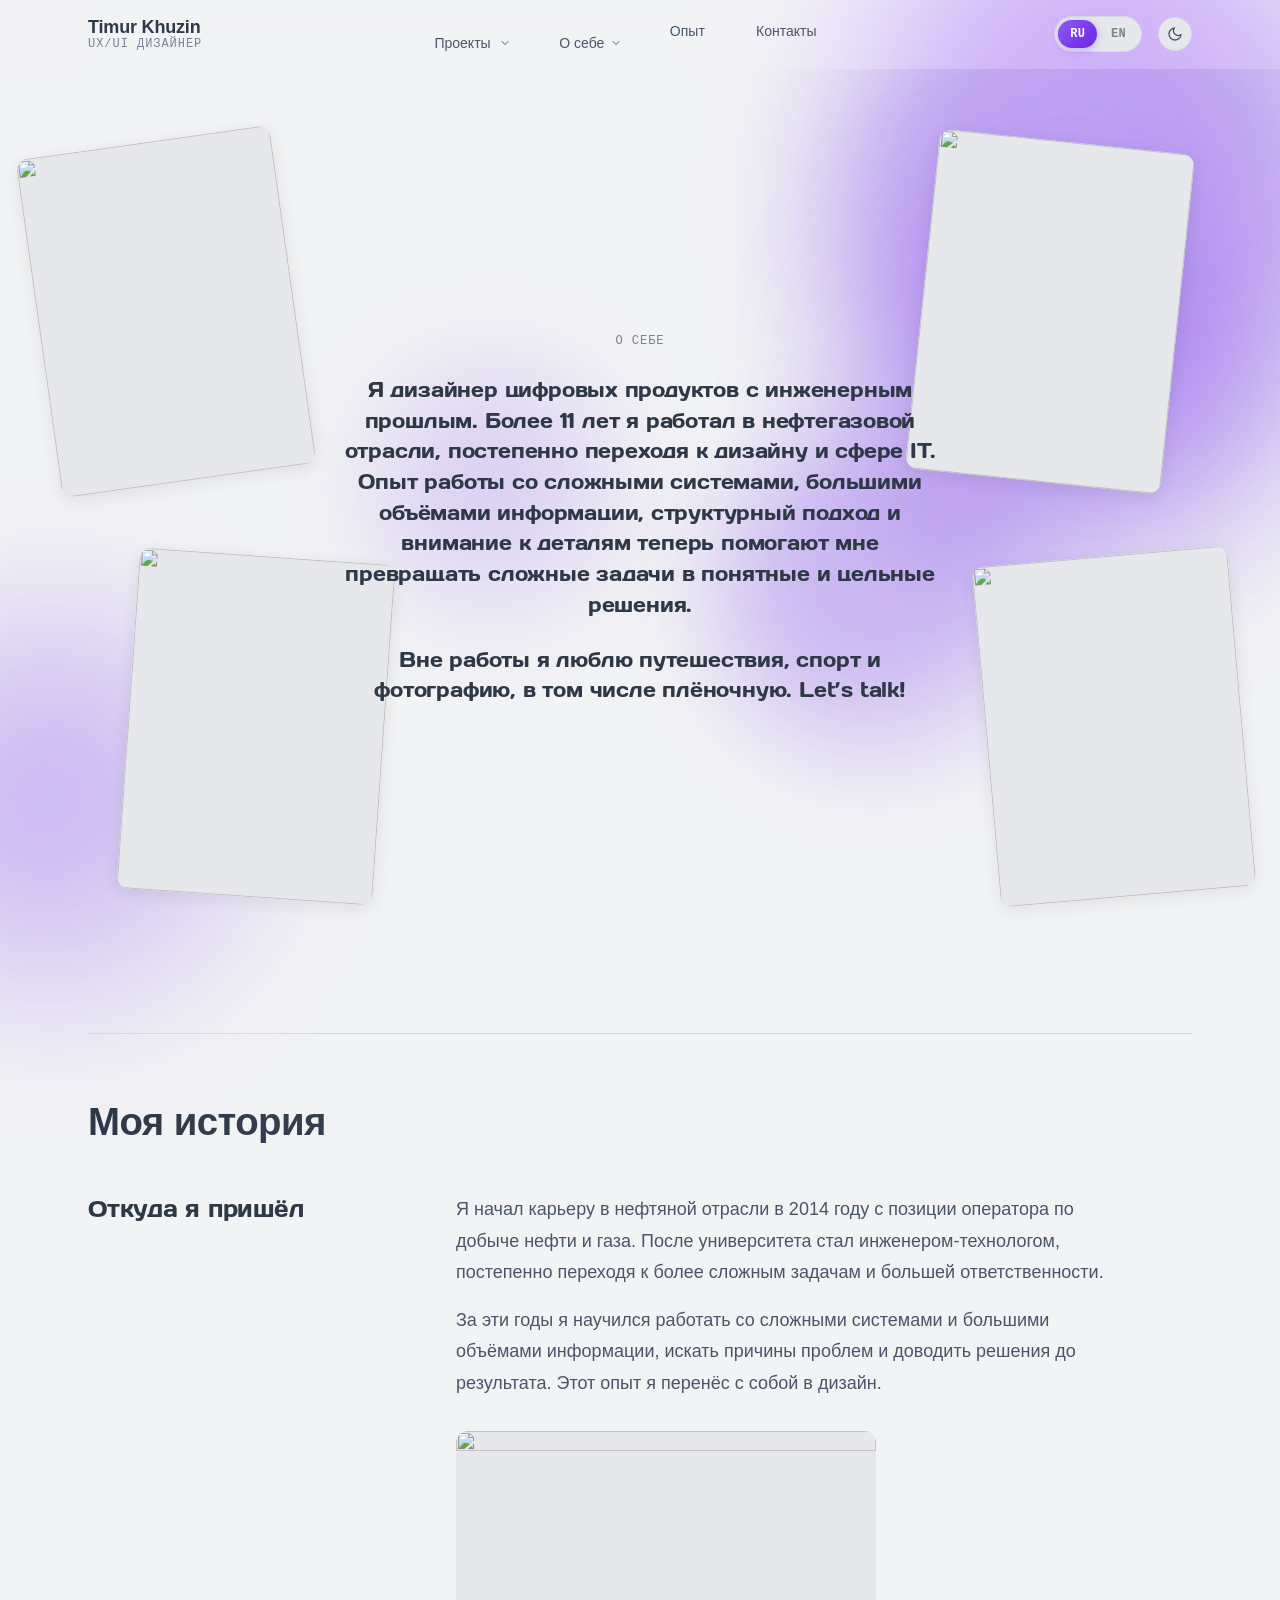
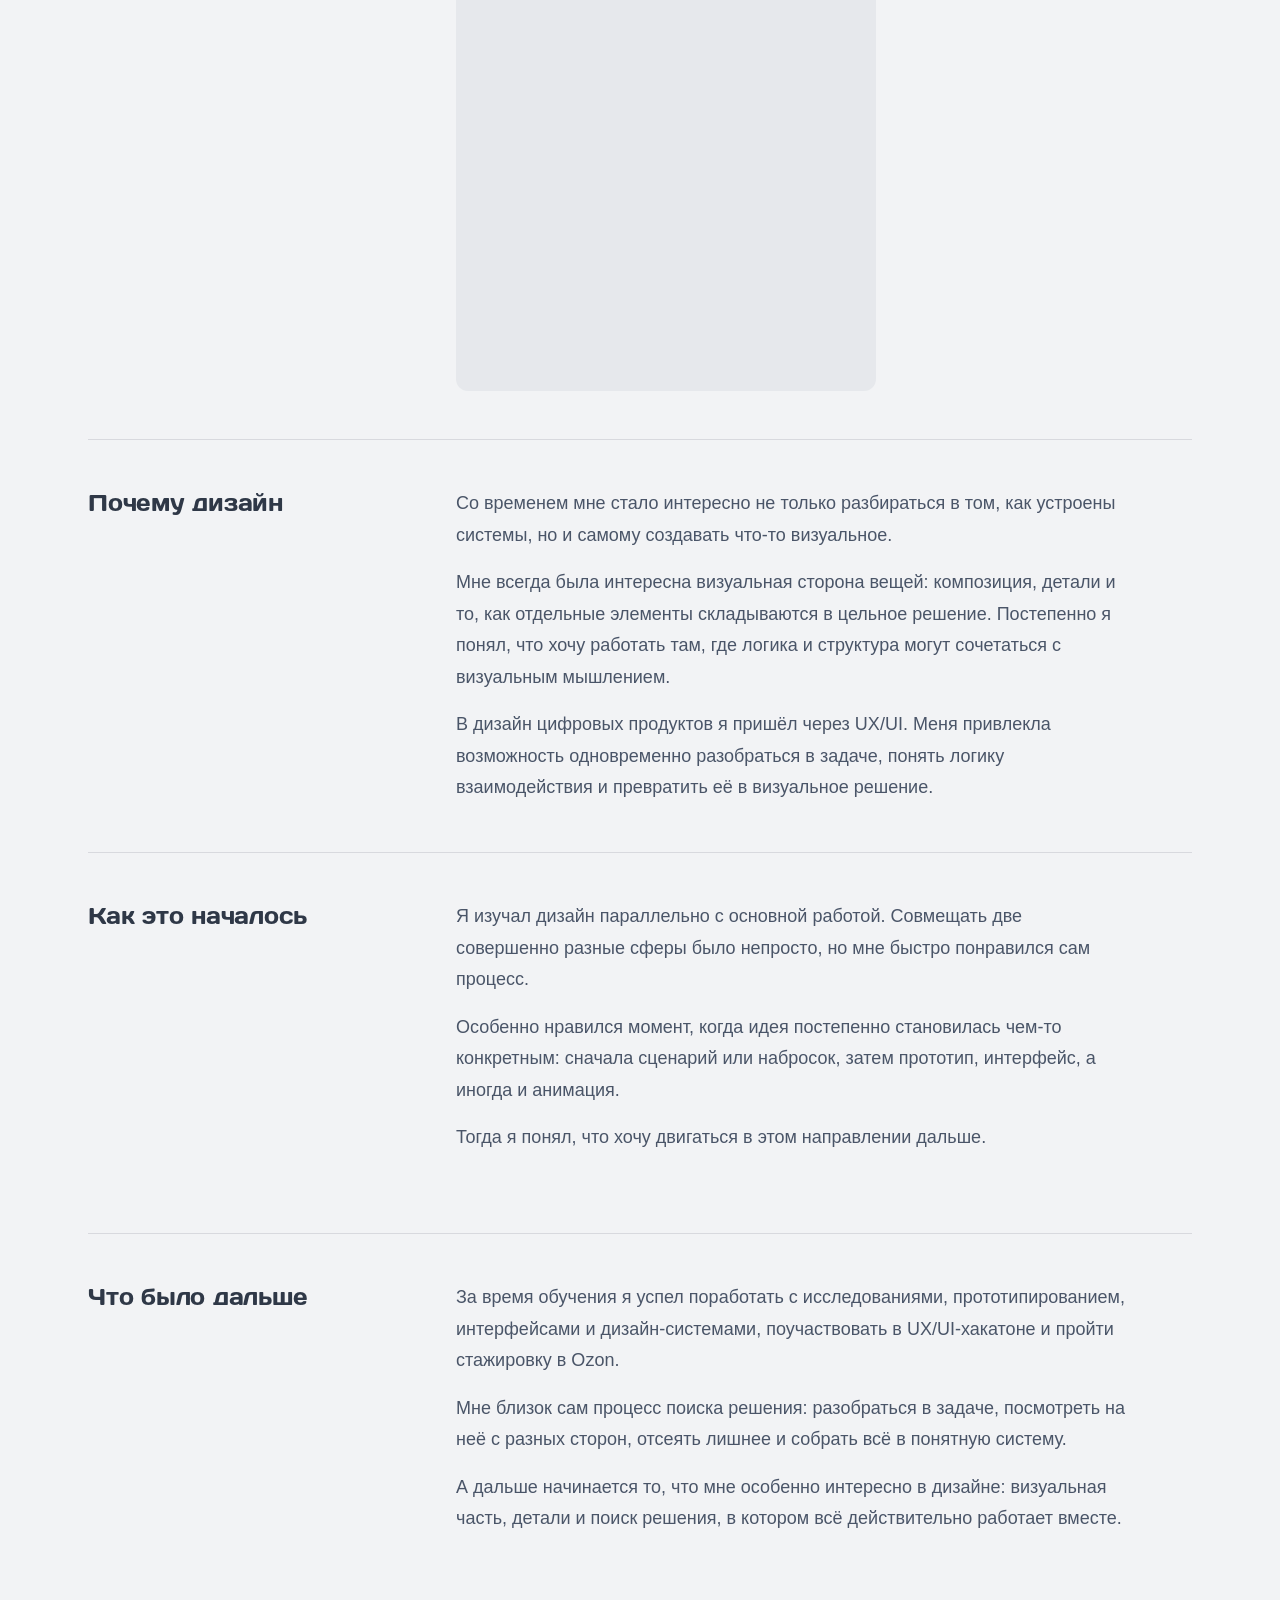
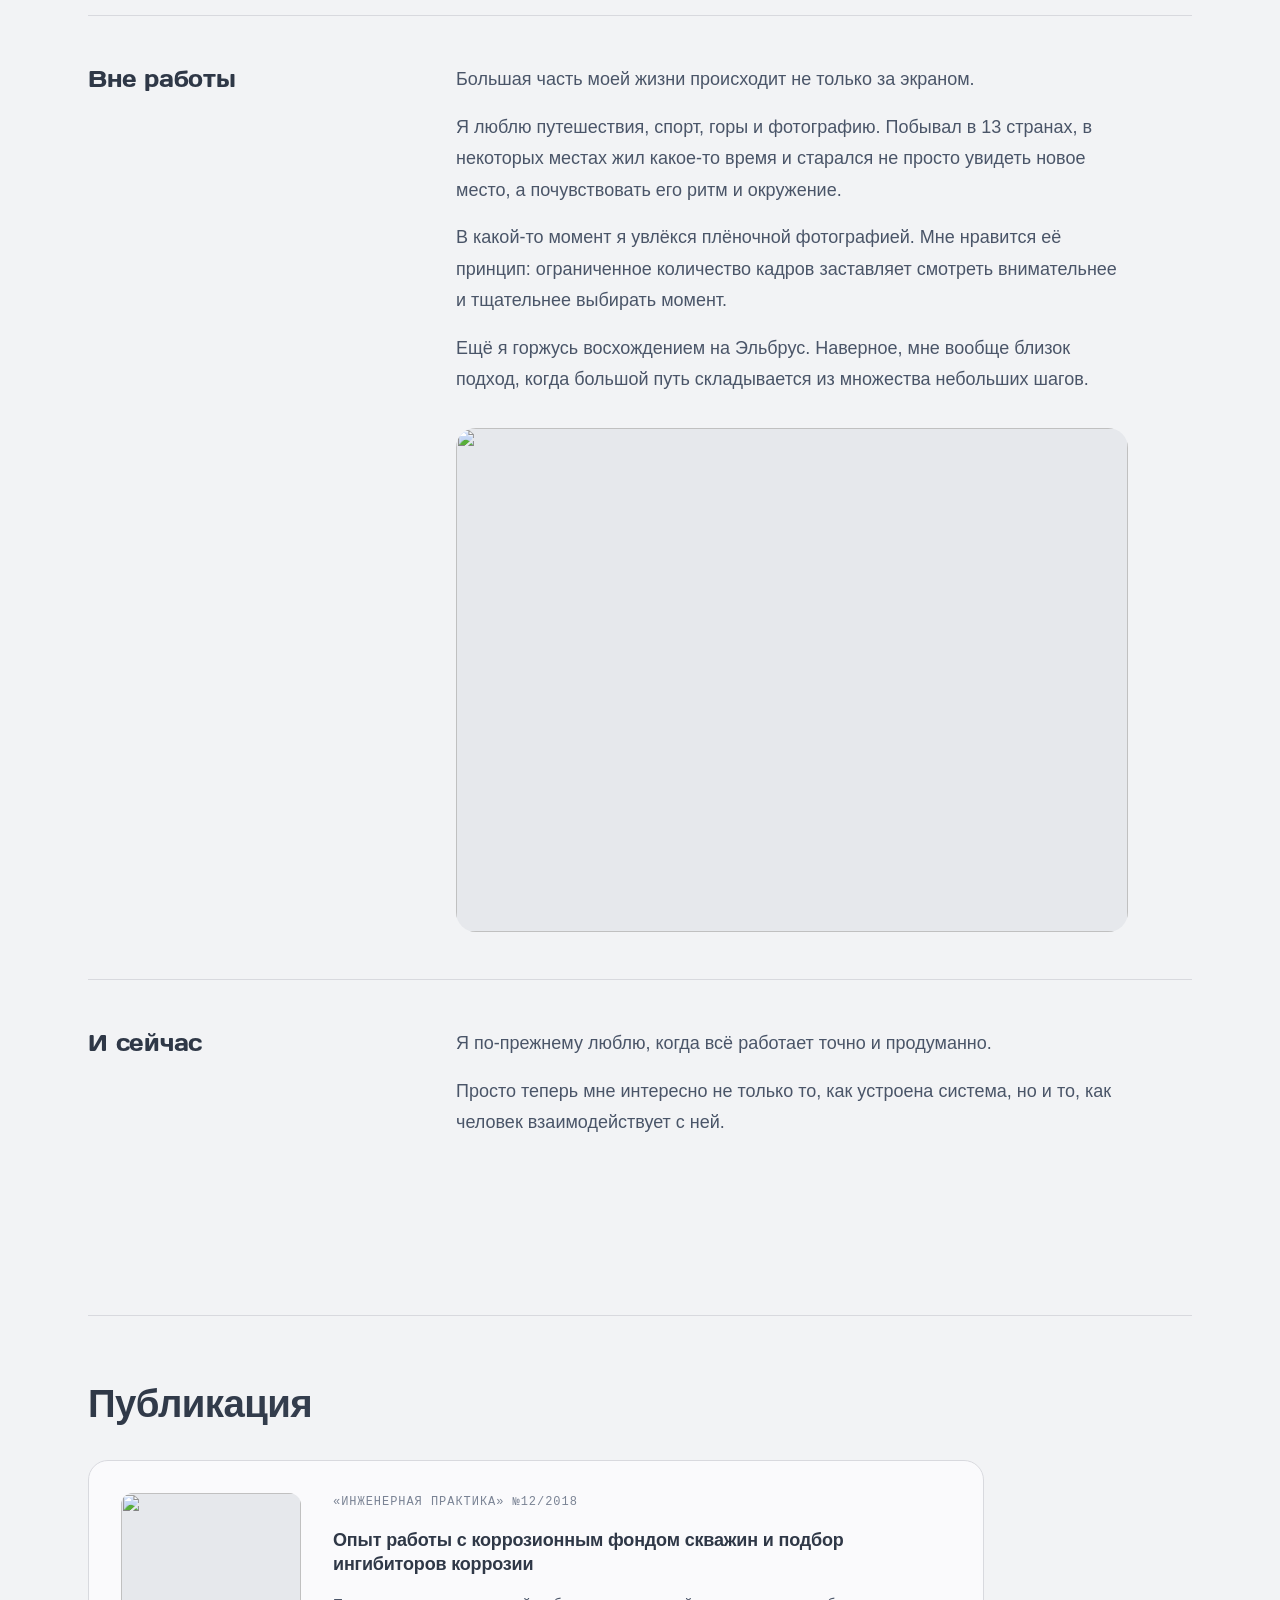
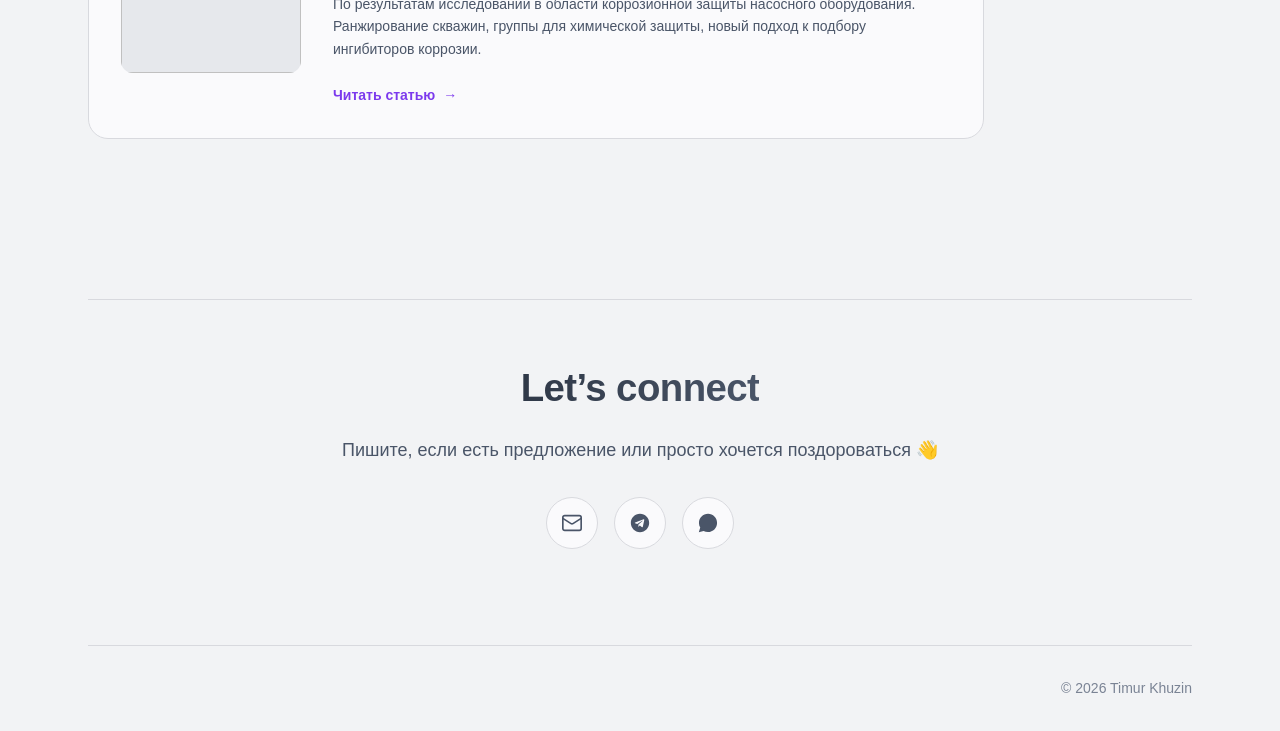
==== commit ed67d475: "Add Experience page (CV), restructure navigation" ====
--- a/about.html
+++ b/about.html
@@ -4,7 +4,15 @@
   <meta charset="UTF-8">
   <meta name="viewport" content="width=device-width, initial-scale=1.0">
   <title>О себе — Timur Khuzin</title>
-  <meta name="description" content="Timur Khuzin – UX/UI Designer.">
+  <meta name="description" content="Timur Khuzin – UX/UI Designer. Portgolio">
+
+  <script type="text/javascript">
+    (function(c,l,a,r,i,t,y){
+        c[a]=c[a]||function(){(c[a].q=c[a].q||[]).push(arguments)};
+        t=l.createElement(r);t.async=1;t.src="https://www.clarity.ms/tag/"+i;
+        y=l.getElementsByTagName(r)[0];y.parentNode.insertBefore(t,y);
+    })(window, document, "clarity", "script", "yuqe7fxeih");
+</script>
 
 <link rel="icon" type="image/svg+xml" href="favicon.svg">
 <meta name="theme-color" content="#F2F3F5" media="(prefers-color-scheme: light)">
@@ -12,7 +20,7 @@
 
 <meta property="og:type" content="profile">
 <meta property="og:title" content="О себе — Timur Khuzin">
-<meta property="og:description" content="Timur Khuzin – UX/UI Designer.">
+<meta property="og:description" content="Timur Khuzin – UX/UI Designer.Portgolio">
 <meta property="og:url" content="https://khuzintimur.github.io/about.html">
 <meta property="og:locale" content="ru_RU">
 <meta property="og:locale:alternate" content="en_US">
@@ -79,10 +87,10 @@
   </a>
   <ul class="nav-dropdown-menu">
     <li style="--item-accent: #7C3AED;"><a href="about.html" data-i18n="nav.about"></a></li>
-    <li style="--item-accent: #7C3AED;"><a href="#cv" data-i18n="nav.about.cv"></a></li>
+    <li style="--item-accent: #7C3AED;"><a href="skills.html" data-i18n="nav.skills"></a></li>
   </ul>
 </li>
-            <li><a href="skills.html" data-i18n="nav.skills"></a></li>
+            <li><a href="experience.html" data-i18n="nav.experience"></a></li>
             <li><a href="index.html#contact" data-i18n="nav.contacts"></a></li>
           </ul>
         </nav>
@@ -140,141 +148,6 @@
   </figure>
 
 </section>
-
-    <section class="container section" id="cv">
-  <hr class="divider" style="margin-bottom: var(--space-16);">
-
-  <h2 class="cv-title reveal" data-i18n="cv.title"></h2>
-
-  <!-- Ключевые навыки -->
-      <div class="cv-block reveal">
-        <p class="eyebrow" data-i18n="cv.skills.title"></p>
-        <div class="cv-skills">
-          <span class="skill-pill">Figma</span>
-          <span class="skill-pill">UX Research</span>
-          <span class="skill-pill">Prototyping</span>
-          <span class="skill-pill">Usability Testing</span>
-          <span class="skill-pill">User Flow</span>
-          <span class="skill-pill">CJM</span>
-          <span class="skill-pill">Design Systems</span>
-          <span class="skill-pill">UI Design</span>
-          <span class="skill-pill">After Effects</span>
-          <span class="skill-pill">HTML / CSS</span>
-        </div>
-      </div>
-
-      <!-- Опыт работы -->
-      <div class="cv-block reveal">
-        <p class="eyebrow" data-i18n="cv.experience.title"></p>
-        <div class="cv-exp-list">
-
-          <div class="cv-exp-item">
-            <div class="cv-exp-left">
-              <p class="cv-exp-period" data-i18n="cv.exp.gitverse.period"></p>
-            </div>
-            <div class="cv-exp-right">
-              <h3 data-i18n="cv.exp.gitverse.company"></h3>
-              <p data-i18n="cv.exp.gitverse.desc"></p>
-              <p class="cv-exp-result" data-i18n="cv.exp.gitverse.result"></p>
-            </div>
-          </div>
-
-          <div class="cv-exp-item">
-            <div class="cv-exp-left">
-              <p class="cv-exp-period" data-i18n="cv.exp.ozon.period"></p>
-            </div>
-            <div class="cv-exp-right">
-              <h3 data-i18n="cv.exp.ozon.company"></h3>
-              <p data-i18n="cv.exp.ozon.desc"></p>
-              <p class="cv-exp-result" data-i18n="cv.exp.ozon.result"></p>
-            </div>
-          </div>
-
-          <div class="cv-exp-item">
-            <div class="cv-exp-left">
-              <p class="cv-exp-period" data-i18n="cv.exp.okkta.period"></p>
-            </div>
-            <div class="cv-exp-right">
-              <h3 data-i18n="cv.exp.okkta.company"></h3>
-              <p data-i18n="cv.exp.okkta.desc"></p>
-              <p class="cv-exp-result" data-i18n="cv.exp.okkta.result"></p>
-            </div>
-          </div>
-
-          <div class="cv-exp-item">
-            <div class="cv-exp-left">
-              <p class="cv-exp-period" data-i18n="cv.exp.prokennex.period"></p>
-            </div>
-            <div class="cv-exp-right">
-              <h3 data-i18n="cv.exp.prokennex.company"></h3>
-              <p data-i18n="cv.exp.prokennex.desc"></p>
-              <p class="cv-exp-result" data-i18n="cv.exp.prokennex.result"></p>
-            </div>
-          </div>
-
-          <div class="cv-exp-item">
-            <div class="cv-exp-left">
-              <p class="cv-exp-period" data-i18n="cv.exp.elevateu.period"></p>
-            </div>
-            <div class="cv-exp-right">
-              <h3 data-i18n="cv.exp.elevateu.company"></h3>
-              <p data-i18n="cv.exp.elevateu.desc"></p>
-              <p class="cv-exp-result" data-i18n="cv.exp.elevateu.result"></p>
-            </div>
-          </div>
-
-          <div class="cv-exp-item">
-            <div class="cv-exp-left">
-              <p class="cv-exp-period" data-i18n="cv.exp.engineering.period"></p>
-            </div>
-            <div class="cv-exp-right">
-              <h3 data-i18n="cv.exp.engineering.company"></h3>
-              <p data-i18n="cv.exp.engineering.desc"></p>
-              <p class="cv-exp-result" data-i18n="cv.exp.engineering.result"></p>
-            </div>
-          </div>
-
-        </div>
-      </div>
-
-      <!-- Образование -->
-      <div class="cv-block reveal">
-        <p class="eyebrow" data-i18n="cv.education.title"></p>
-        <div class="cv-edu-list">
-          <div class="cv-edu-item">
-            <h3 data-i18n="cv.edu.skillfactory.title"></h3>
-            <p data-i18n="cv.edu.skillfactory.desc"></p>
-          </div>
-          <div class="cv-edu-item">
-            <h3 data-i18n="cv.edu.udgu.title"></h3>
-            <p data-i18n="cv.edu.udgu.desc"></p>
-          </div>
-        </div>
-      </div>
-
-      <!-- Сертификаты -->
-      <div class="cv-block reveal">
-        <p class="eyebrow" data-i18n="cv.certs.title"></p>
-        <div class="cv-certs-list">
-          <a href="https://drive.google.com/file/d/1GDILFL7nHzGlivptu-B-hz8q7IrDQoGp/view" target="_blank" rel="noopener" class="cv-cert">
-            <span class="cv-cert-title" data-i18n="cv.cert.skillfactory.title"></span>
-            <span class="cv-cert-desc" data-i18n="cv.cert.skillfactory.desc"></span>
-            <span class="cv-cert-view" data-i18n="cv.cert.view"></span>
-          </a>
-          <a href="https://www.coursera.org/account/accomplishments/verify/VYTI7IFMBP26" target="_blank" rel="noopener" class="cv-cert">
-            <span class="cv-cert-title" data-i18n="cv.cert.coursera.title"></span>
-            <span class="cv-cert-desc" data-i18n="cv.cert.coursera.desc"></span>
-            <span class="cv-cert-view" data-i18n="cv.cert.view"></span>
-          </a>
-          <a href="https://drive.google.com/file/d/1_BpqdGtbln28WbQC0Q4ZysuxokLBKkF2/view" target="_blank" rel="noopener" class="cv-cert">
-            <span class="cv-cert-title" data-i18n="cv.cert.ozon.title"></span>
-            <span class="cv-cert-desc" data-i18n="cv.cert.ozon.desc"></span>
-            <span class="cv-cert-view" data-i18n="cv.cert.view"></span>
-          </a>
-        </div>
-      </div>
-
-    </section>
 
     <!-- ================= STORYTELLING ================= -->
 <section class="container section">
@@ -499,6 +372,7 @@
 
       <a href="about.html" class="mobile-menu-link" data-i18n="nav.about"></a>
       <a href="skills.html" class="mobile-menu-link" data-i18n="nav.skills"></a>
+      <a href="experience.html" class="mobile-menu-link" data-i18n="nav.experience"></a>
       <a href="index.html#contact" class="mobile-menu-link" data-i18n="nav.contacts"></a>
 
       <div class="mobile-menu-footer">
--- a/css/about.css
+++ b/css/about.css
@@ -151,7 +151,7 @@
 .cv-skills {
   display: flex;
   flex-wrap: wrap;
-  gap: var(--space-3);
+  gap: var(--space-4);
   max-width: 720px;
 }
 
@@ -166,7 +166,7 @@
   display: grid;
   grid-template-columns: 180px 1fr;
   gap: var(--space-8);
-  padding-bottom: var(--space-8);
+  padding-bottom: var(--space-12);
   border-bottom: 1px solid var(--border);
 }
 
@@ -211,7 +211,7 @@
 .cv-edu-list {
   display: flex;
   flex-direction: column;
-  gap: var(--space-6);
+  gap: var(--space-8);
 }
 
 .cv-edu-item h3 {
@@ -957,4 +957,147 @@
   .story-carousel-slide {
     transition: none;
   }
+}
+
+/* ==========================================================================
+   Experience page — hero + download button + section wrapper
+   ========================================================================== */
+
+.cv-hero {
+  padding-block: var(--space-16) var(--space-8);
+}
+
+.cv-hero-positioning {
+  font-size: var(--fs-body-lg);
+  line-height: var(--lh-body-lg);
+  color: var(--text-secondary);
+  max-width: var(--measure-wide);
+  margin-bottom: var(--space-8);
+}
+
+/* Секция CV — уменьшенный padding + divider */
+.cv-section-block {
+  padding-block: var(--space-12);
+}
+
+/* --- Кнопка «Скачать CV» — дропдаун на hover --- */
+
+.cv-download {
+  display: inline-block;
+  position: relative;
+}
+
+.cv-download-btn {
+  display: inline-flex;
+  align-items: center;
+  gap: var(--space-2);
+  padding: var(--space-3) var(--space-6);
+  border-radius: var(--radius-full);
+  border: 1px solid var(--border);
+  background: var(--bg-elevated);
+  color: var(--text-primary);
+  font-family: inherit;
+  font-weight: 600;
+  font-size: var(--fs-small);
+  cursor: pointer;
+  user-select: none;
+  transition:
+    border-color 320ms cubic-bezier(0.16, 1, 0.3, 1),
+    color 320ms cubic-bezier(0.16, 1, 0.3, 1),
+    transform 320ms cubic-bezier(0.16, 1, 0.3, 1),
+    box-shadow 320ms cubic-bezier(0.16, 1, 0.3, 1);
+}
+
+.cv-download-btn svg {
+  width: 16px;
+  height: 16px;
+  flex-shrink: 0;
+}
+
+.cv-download-btn svg.caret {
+  transition: transform 320ms cubic-bezier(0.16, 1, 0.3, 1);
+}
+
+/* Открыто: hover на кнопке или меню, либо фокус с клавиатуры/тапом */
+.cv-download:hover .cv-download-btn,
+.cv-download:focus-within .cv-download-btn {
+  border-color: var(--accent);
+  color: var(--accent);
+  transform: translateY(-2px);
+  box-shadow: 0 6px 18px color-mix(in srgb, var(--accent) 20%, transparent);
+}
+
+.cv-download:hover .cv-download-btn svg.caret,
+.cv-download:focus-within .cv-download-btn svg.caret {
+  transform: rotate(180deg);
+}
+
+.cv-download-menu {
+  list-style: none;
+  margin: 0;
+  padding: var(--space-2);
+  position: absolute;
+  top: 100%;
+  left: 0;
+  min-width: 220px;
+  background: var(--bg-elevated);
+  border: 1px solid var(--border);
+  border-radius: var(--radius-md);
+  box-shadow: var(--shadow-md);
+  z-index: 10;
+
+  /* По умолчанию скрыто */
+  opacity: 0;
+  visibility: hidden;
+  transform: translateY(-6px);
+  pointer-events: none;
+  transition:
+    opacity 260ms cubic-bezier(0.16, 1, 0.3, 1),
+    visibility 260ms cubic-bezier(0.16, 1, 0.3, 1),
+    transform 260ms cubic-bezier(0.16, 1, 0.3, 1);
+}
+
+/* Открыто по hover или фокусу */
+.cv-download:hover .cv-download-menu,
+.cv-download:focus-within .cv-download-menu {
+  opacity: 1;
+  visibility: visible;
+  transform: translateY(0);
+  pointer-events: auto;
+}
+
+/* Невидимый «мостик» между кнопкой и меню —
+   чтобы не закрывался при движении мыши вниз */
+.cv-download-menu::before {
+  content: "";
+  position: absolute;
+  top: calc(-1 * var(--space-2));
+  left: 0;
+  right: 0;
+  height: var(--space-2);
+}
+
+.cv-download-menu li {
+  list-style: none;
+  margin: 0;
+}
+
+.cv-download-menu a {
+  display: block;
+  padding: var(--space-2) var(--space-3);
+  border-radius: var(--radius-sm);
+  font-size: var(--fs-small);
+  color: var(--text-secondary);
+  transition: background 200ms ease, color 200ms ease;
+}
+
+.cv-download-menu a:hover {
+  background: var(--bg-subtle);
+  color: var(--accent);
+}
+
+@media (max-width: 720px) {
+  .cv-download-menu {
+    min-width: 200px;
+  }
 }
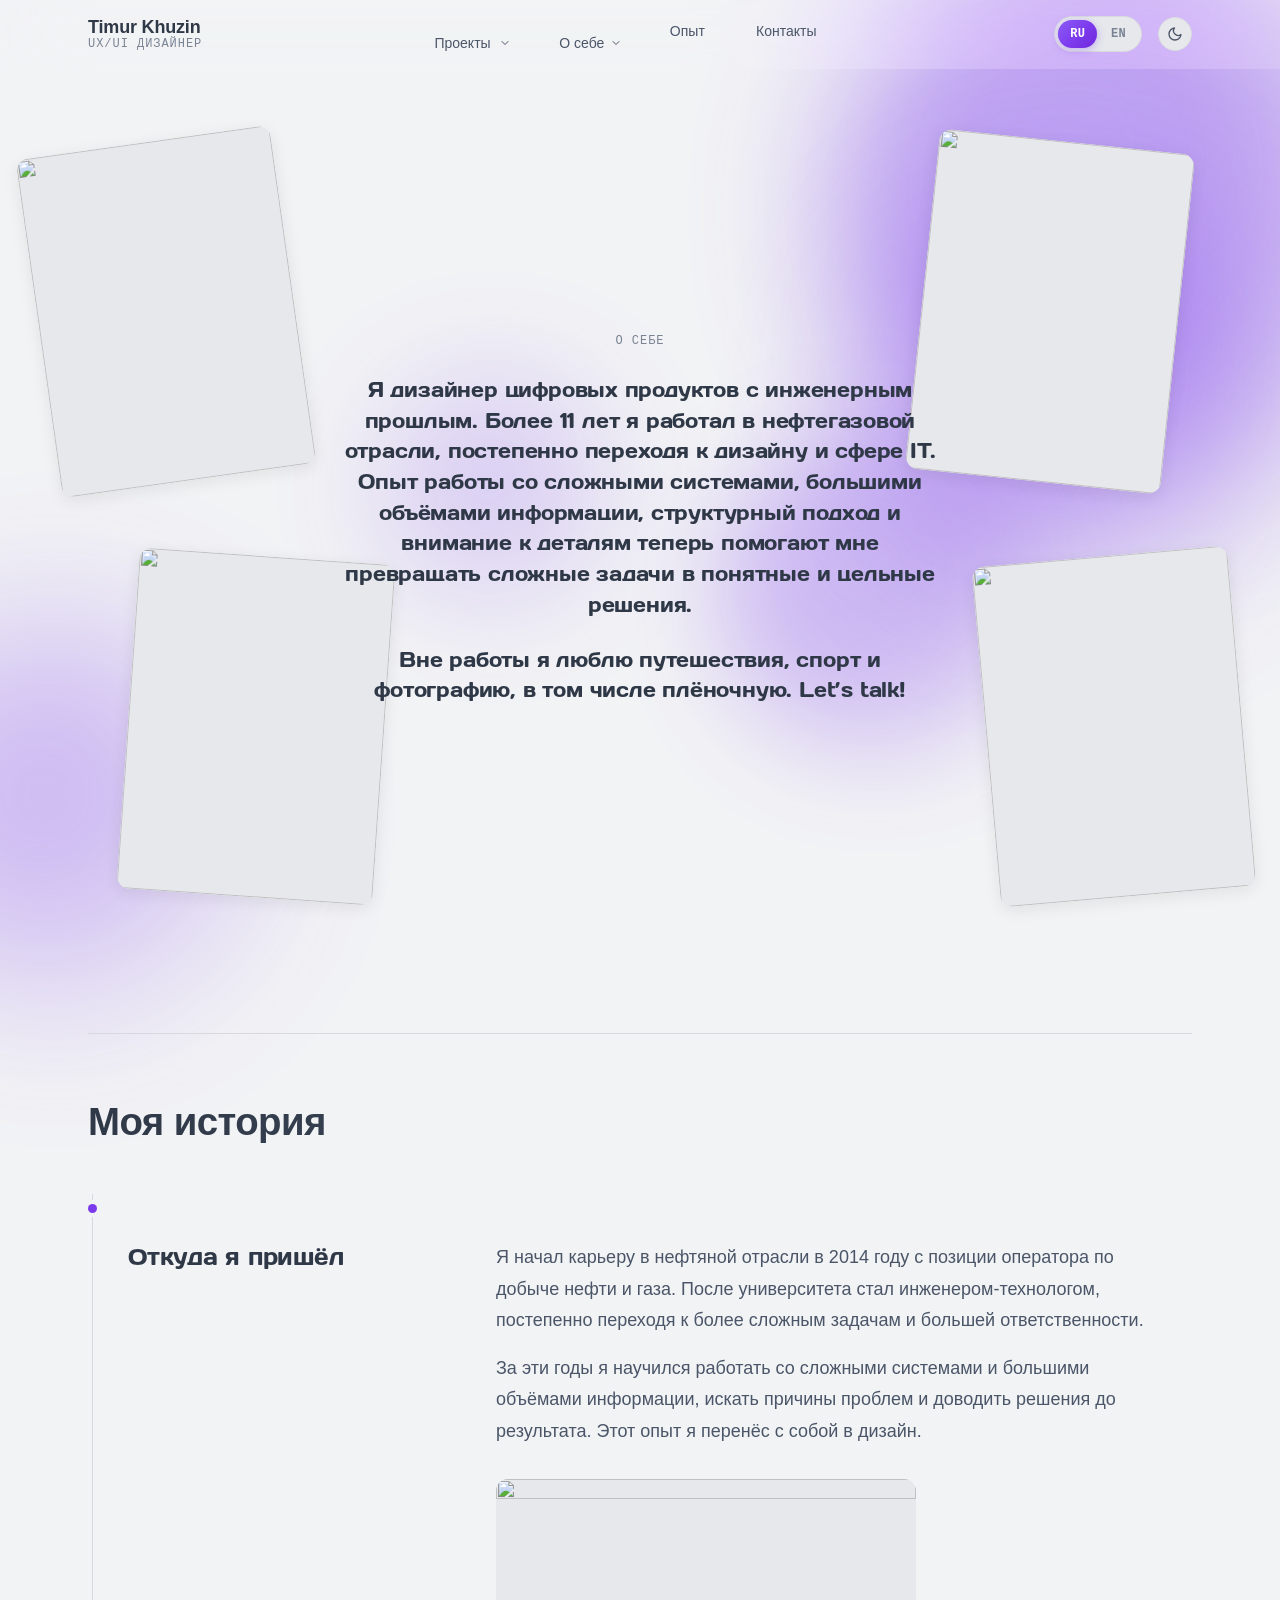
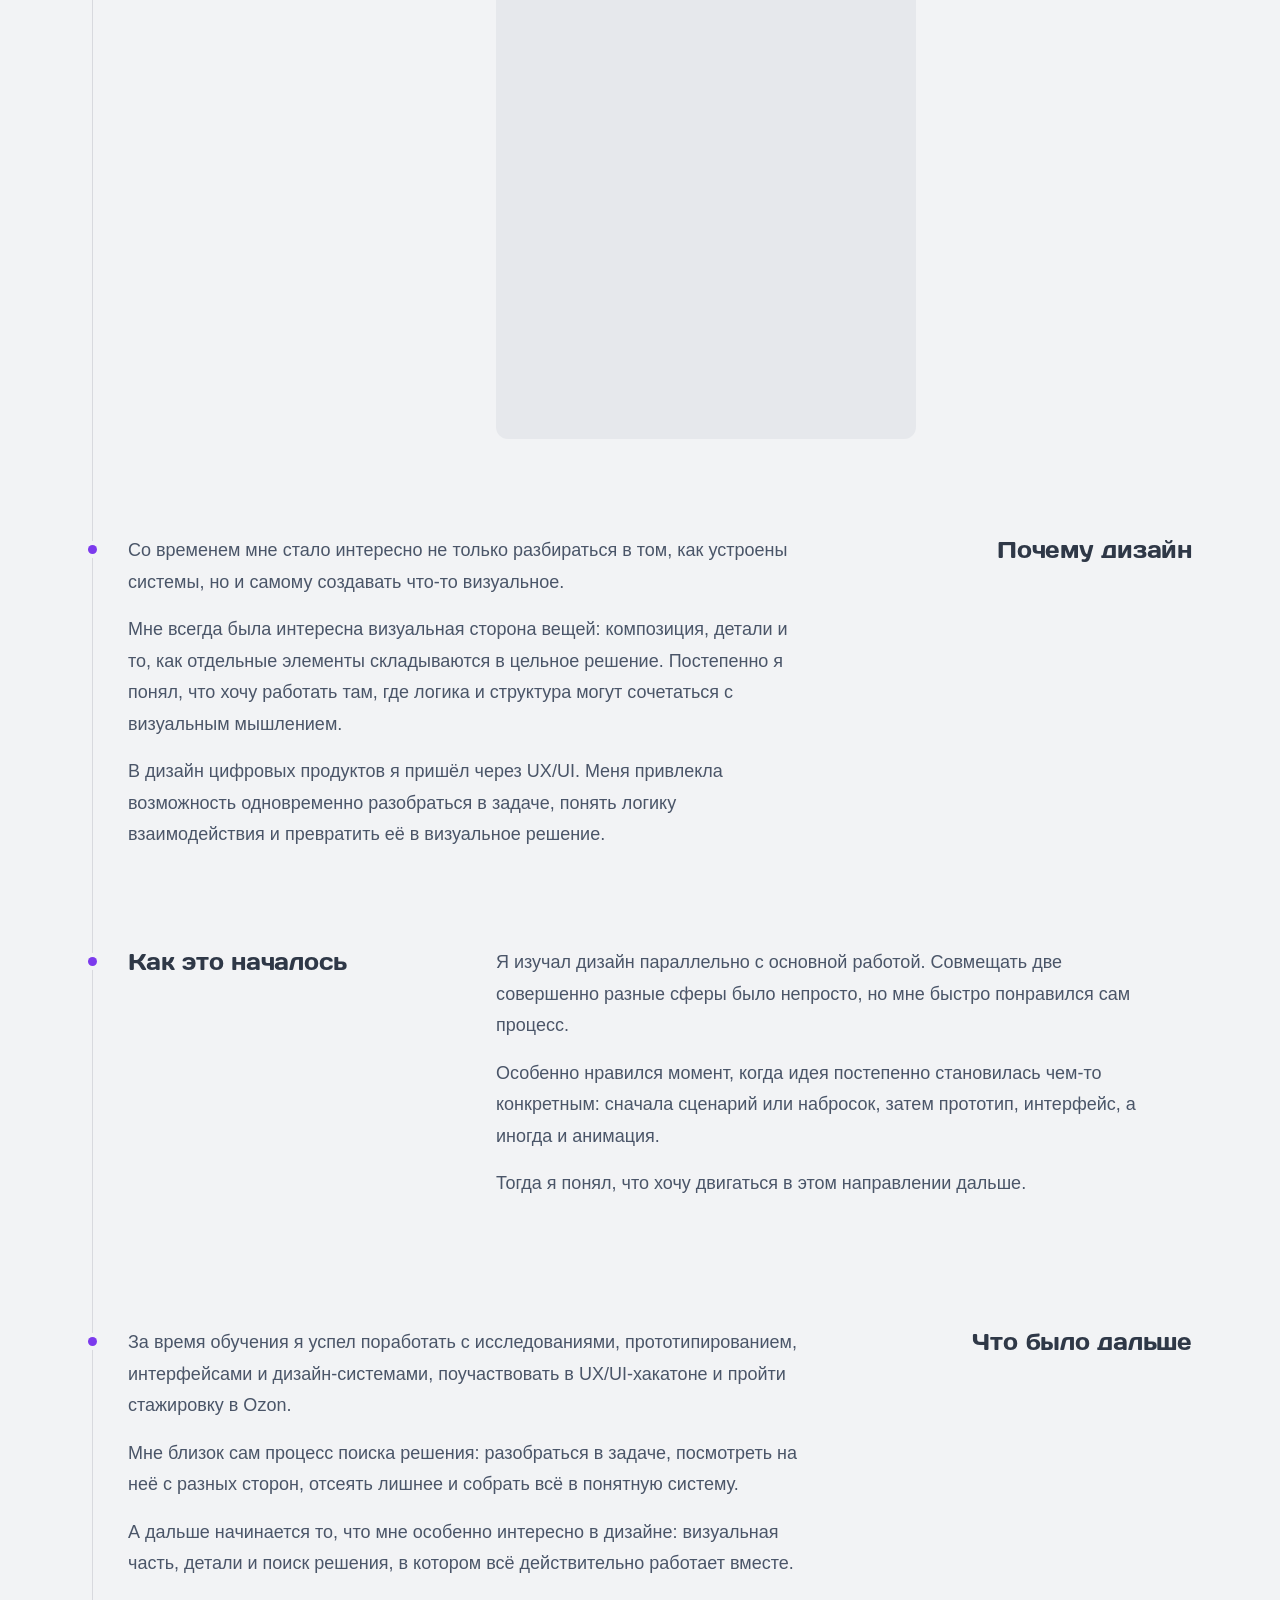
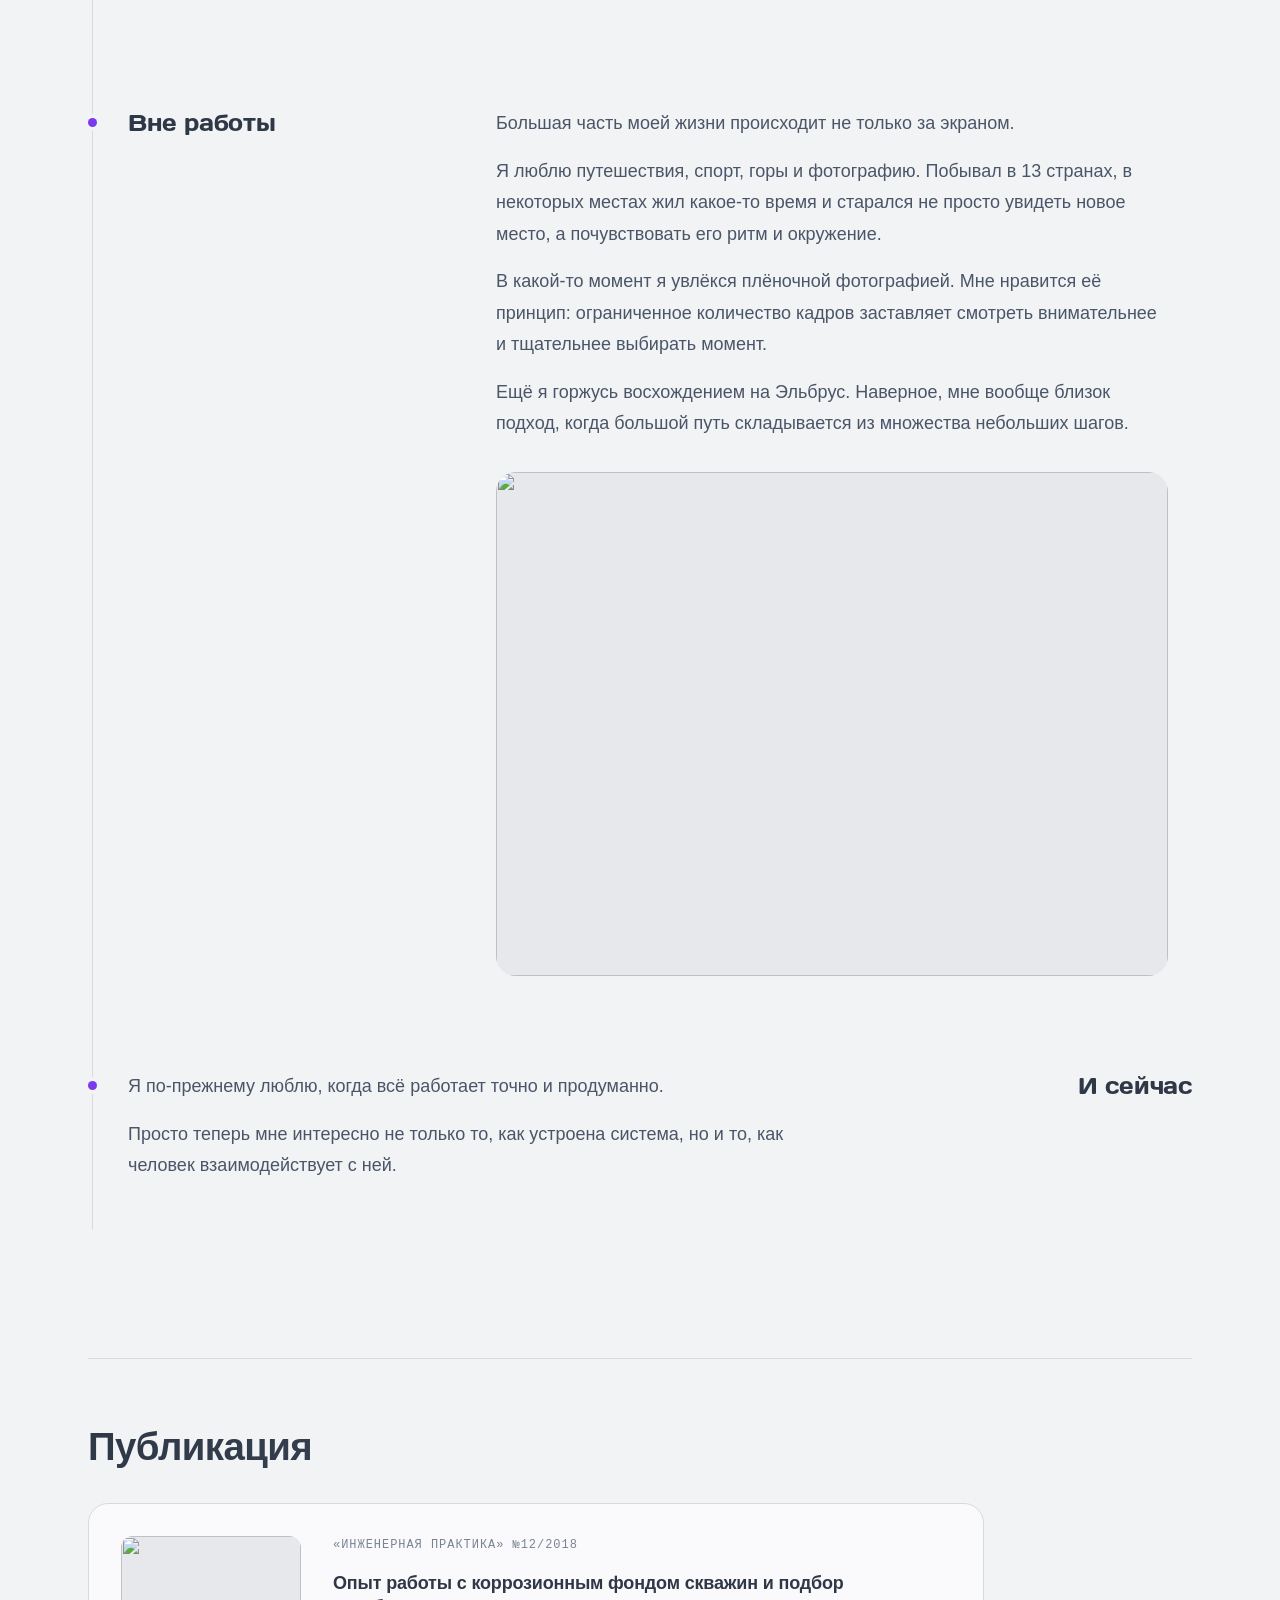
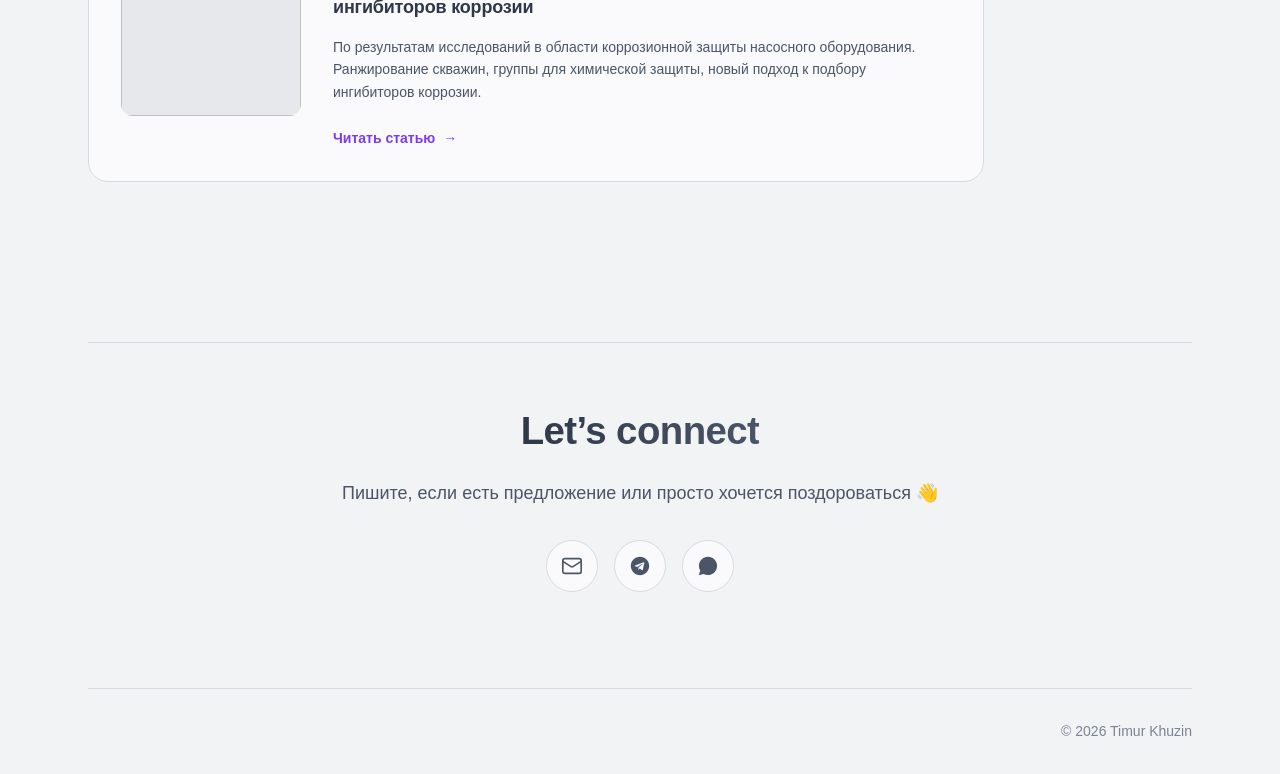
==== commit 6e2769ee: "Add Experience page, timeline for story, fix nav and meta" ====
--- a/about.html
+++ b/about.html
@@ -4,7 +4,7 @@
   <meta charset="UTF-8">
   <meta name="viewport" content="width=device-width, initial-scale=1.0">
   <title>О себе — Timur Khuzin</title>
-  <meta name="description" content="Timur Khuzin – UX/UI Designer. Portgolio">
+  <meta name="description" content="Timur Khuzin – UX/UI Designer. Portfolio">
 
   <script type="text/javascript">
     (function(c,l,a,r,i,t,y){
@@ -20,7 +20,7 @@
 
 <meta property="og:type" content="profile">
 <meta property="og:title" content="О себе — Timur Khuzin">
-<meta property="og:description" content="Timur Khuzin – UX/UI Designer.Portgolio">
+<meta property="og:description" content="Timur Khuzin – UX/UI Designer.Portfolio">
 <meta property="og:url" content="https://khuzintimur.github.io/about.html">
 <meta property="og:locale" content="ru_RU">
 <meta property="og:locale:alternate" content="en_US">
--- a/css/about.css
+++ b/css/about.css
@@ -614,19 +614,65 @@
   margin-top: var(--space-12);
   display: flex;
   flex-direction: column;
+  position: relative;
+  padding-left: 40px; /* место под линию таймлайна */
+}
+
+/* Вертикальная линия таймлайна — одна на всю секцию */
+.story-rows::before {
+  content: "";
+  position: absolute;
+  left: 4px;
+  top: 0;
+  bottom: 0;
+  width: 1px;
+  background: var(--border);
 }
 
 .story-row {
+  position: relative;
   display: grid;
   grid-template-columns: minmax(220px, 320px) 1fr;
   gap: var(--space-12);
   padding-block: var(--space-12);
-  border-top: 1px solid var(--border);
-}
-
+}
+
+/* Чётные главы зеркальные — заголовок уезжает вправо, тело влево */
+.story-row:nth-child(even) {
+  grid-template-columns: 1fr minmax(220px, 320px);
+}
+
+.story-row:nth-child(even) .story-row-title {
+  order: 2;
+  text-align: right;
+}
+
+.story-row:nth-child(even) .story-row-body {
+  order: 1;
+}
+
+/* Точка на линии — по одной на каждую главу */
+.story-row::before {
+  content: "";
+  position: absolute;
+  left: -40px;
+  top: calc(var(--space-12) + 10px); /* выравниваем по первой строке заголовка */
+  width: 9px;
+  height: 9px;
+  border-radius: 50%;
+  background: var(--accent);
+  box-shadow: 0 0 0 4px var(--bg);
+  z-index: 1;
+}
+
+.story-row:first-child::before {
+  top: 10px;
+}
+
+/* Убираем верхние разделители — их заменяет линия таймлайна */
+.story-row,
 .story-row:first-child {
   border-top: none;
-  padding-top: 0;
 }
 
 .story-row-title {
@@ -637,6 +683,11 @@
   letter-spacing: -0.01em;
   font-weight: 400;
   color: var(--text-primary);
+
+  /* Заголовок «прилипает» к верху экрана при скролле */
+  position: sticky;
+  top: 100px; /* чуть ниже хедера, чтобы не перекрывался */
+  align-self: start; /* важно для sticky внутри grid */
 }
 
 .story-row-body {
@@ -655,11 +706,38 @@
 }
 
 @media (max-width: 720px) {
-  .story-row {
+  .story-rows {
+    padding-left: 0;
+  }
+
+  /* Скрываем линию и точки на мобилке */
+  .story-rows::before,
+  .story-row::before {
+    display: none;
+  }
+
+    .story-row,
+  .story-row:nth-child(even) {
     grid-template-columns: 1fr;
     gap: var(--space-4);
     padding-block: var(--space-8);
   }
+
+  /* Зигзаг на мобилке отключаем — всё в одну колонку */
+  .story-row:nth-child(even) .story-row-title {
+    order: 0;
+    text-align: left;
+  }
+
+  .story-row:nth-child(even) .story-row-body {
+    order: 0;
+  }
+
+  /* На мобилке sticky отключаем — там всё в одну колонку */
+  .story-row-title {
+    position: static;
+  }
+
   .story-row-body p {
     font-size: var(--fs-body);
     line-height: 1.7;
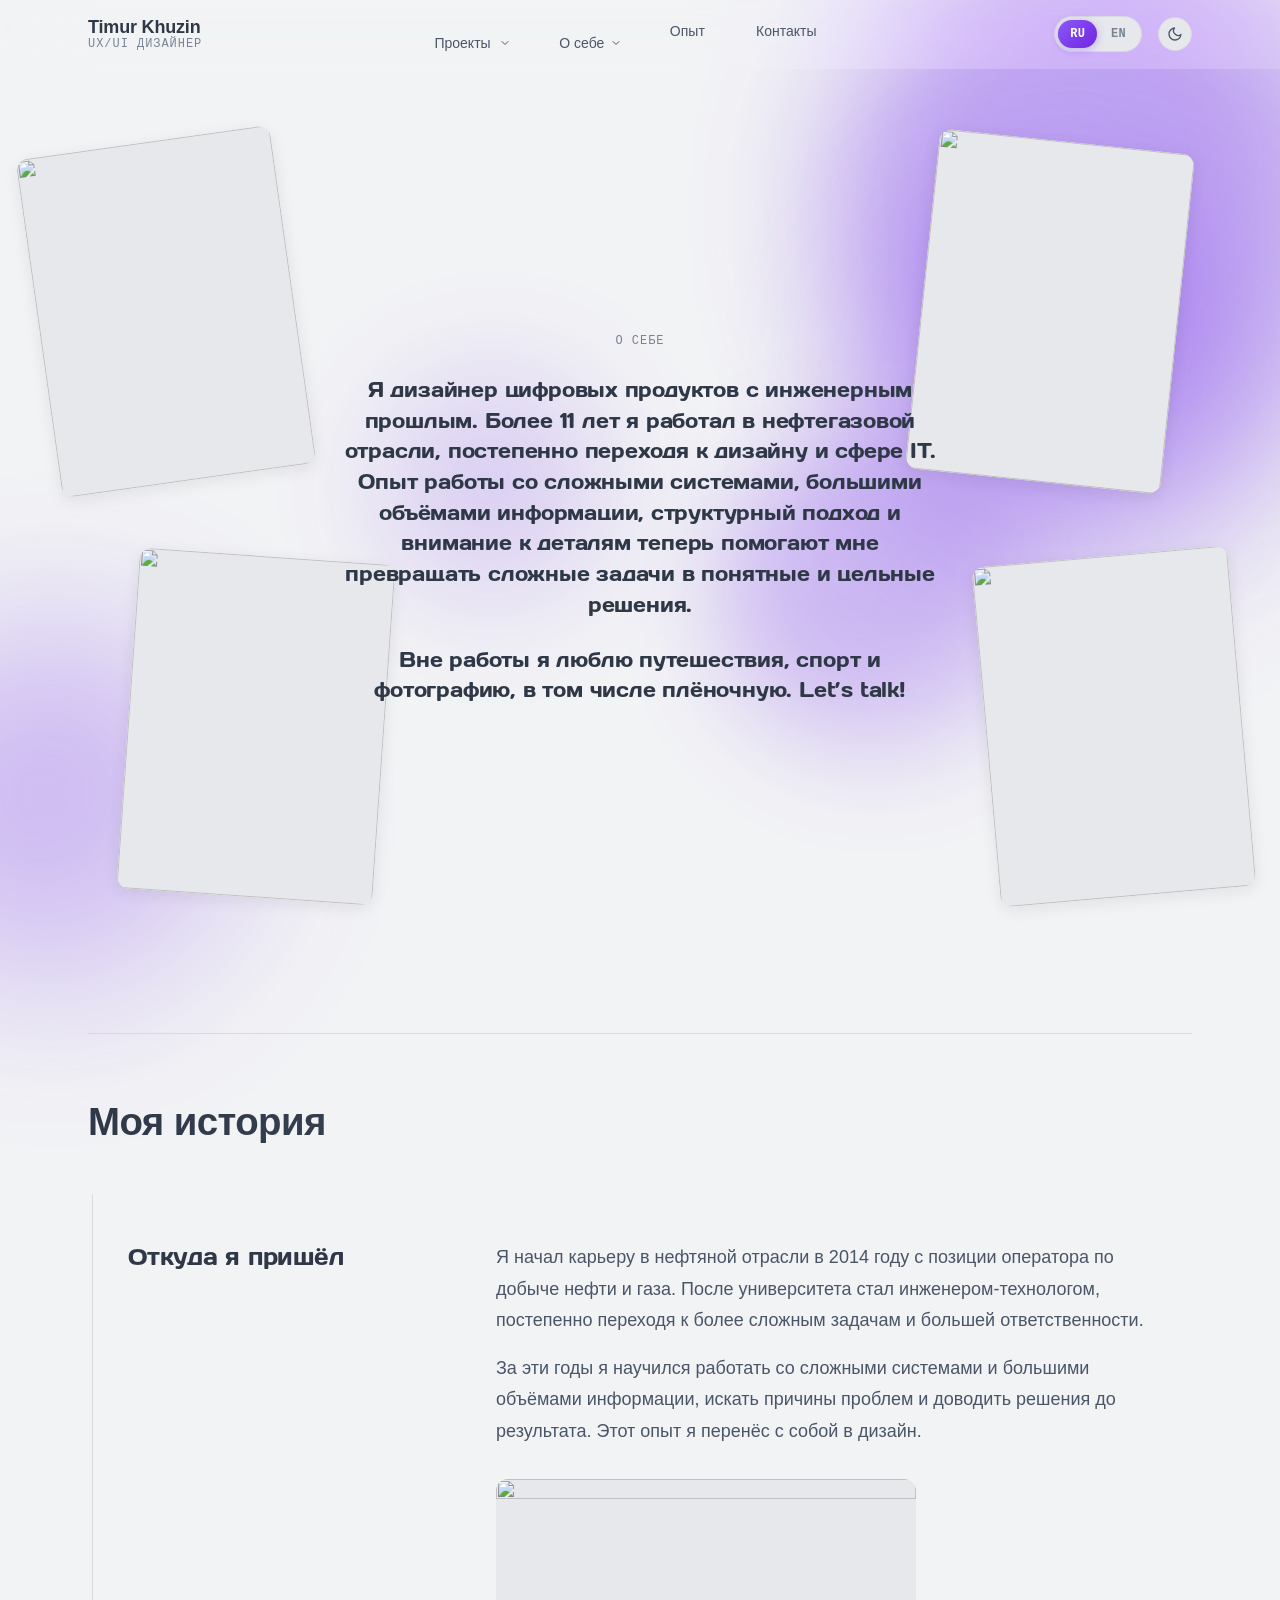
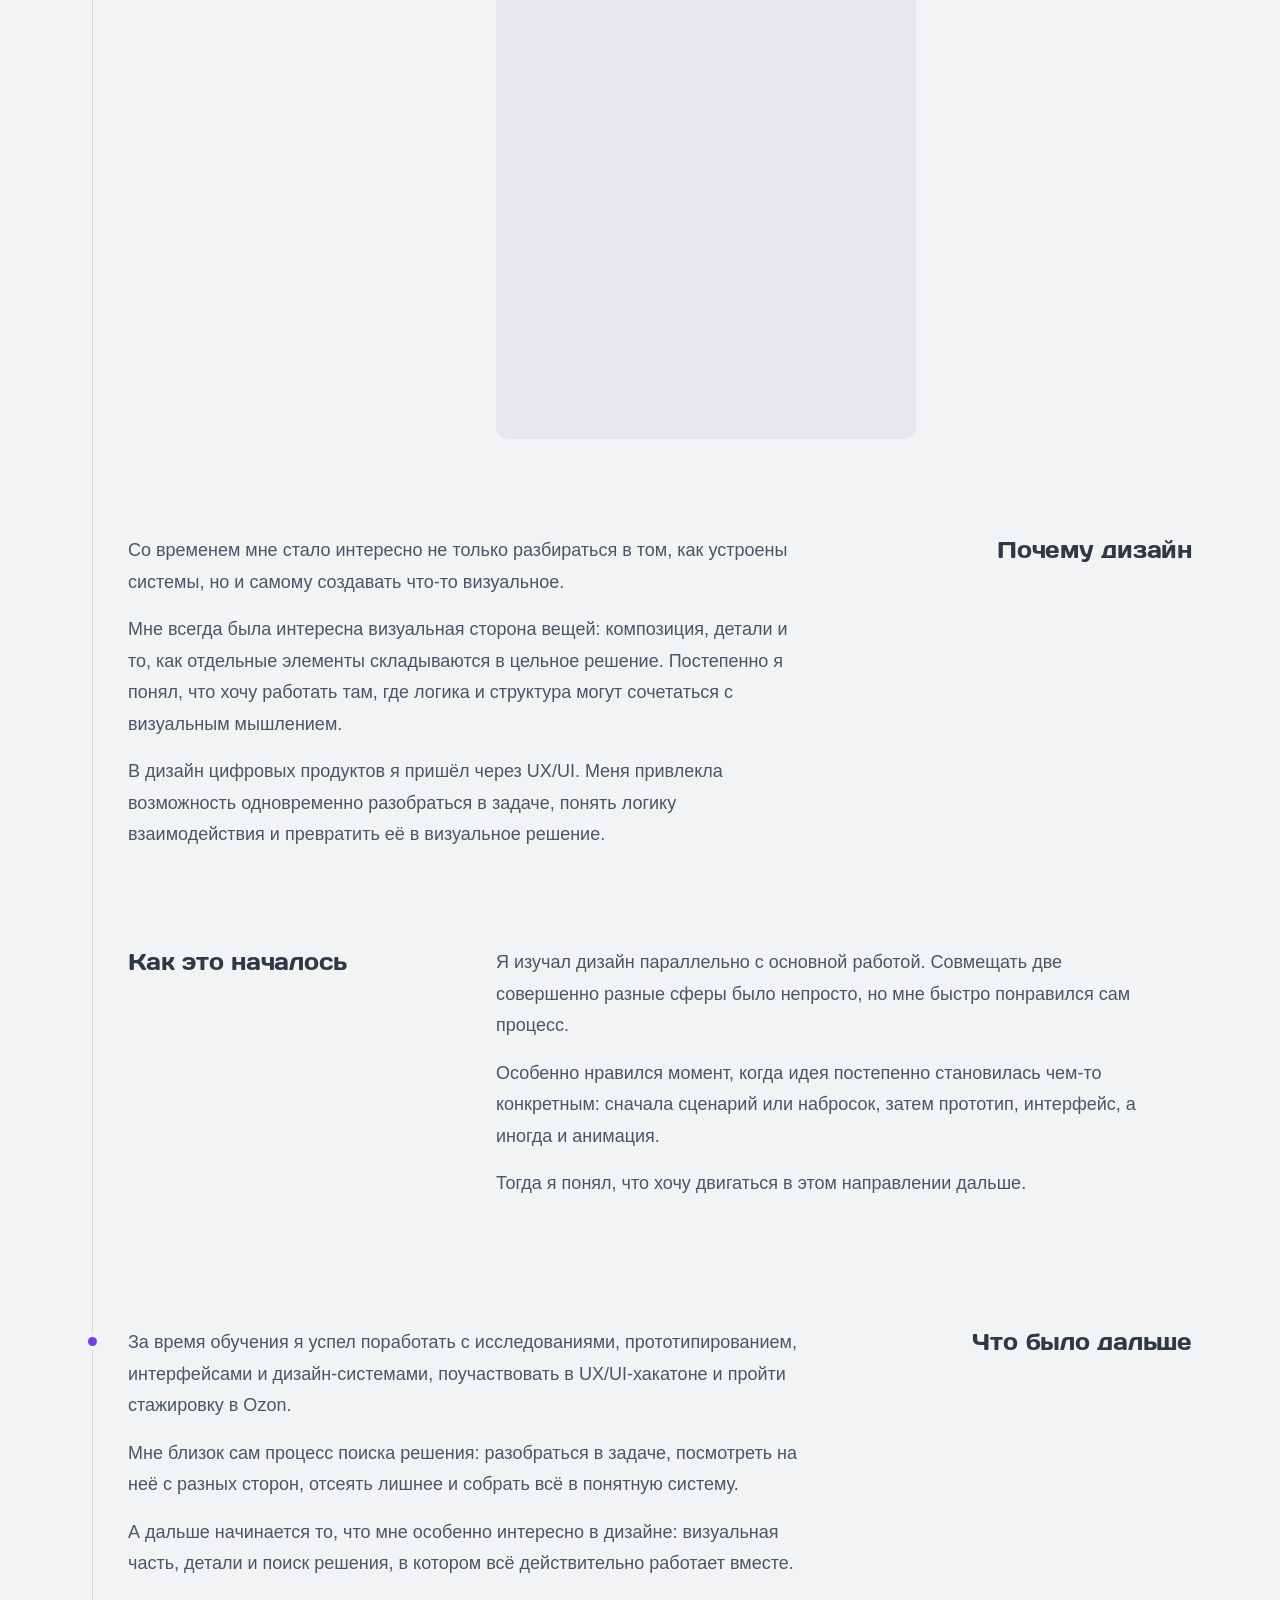
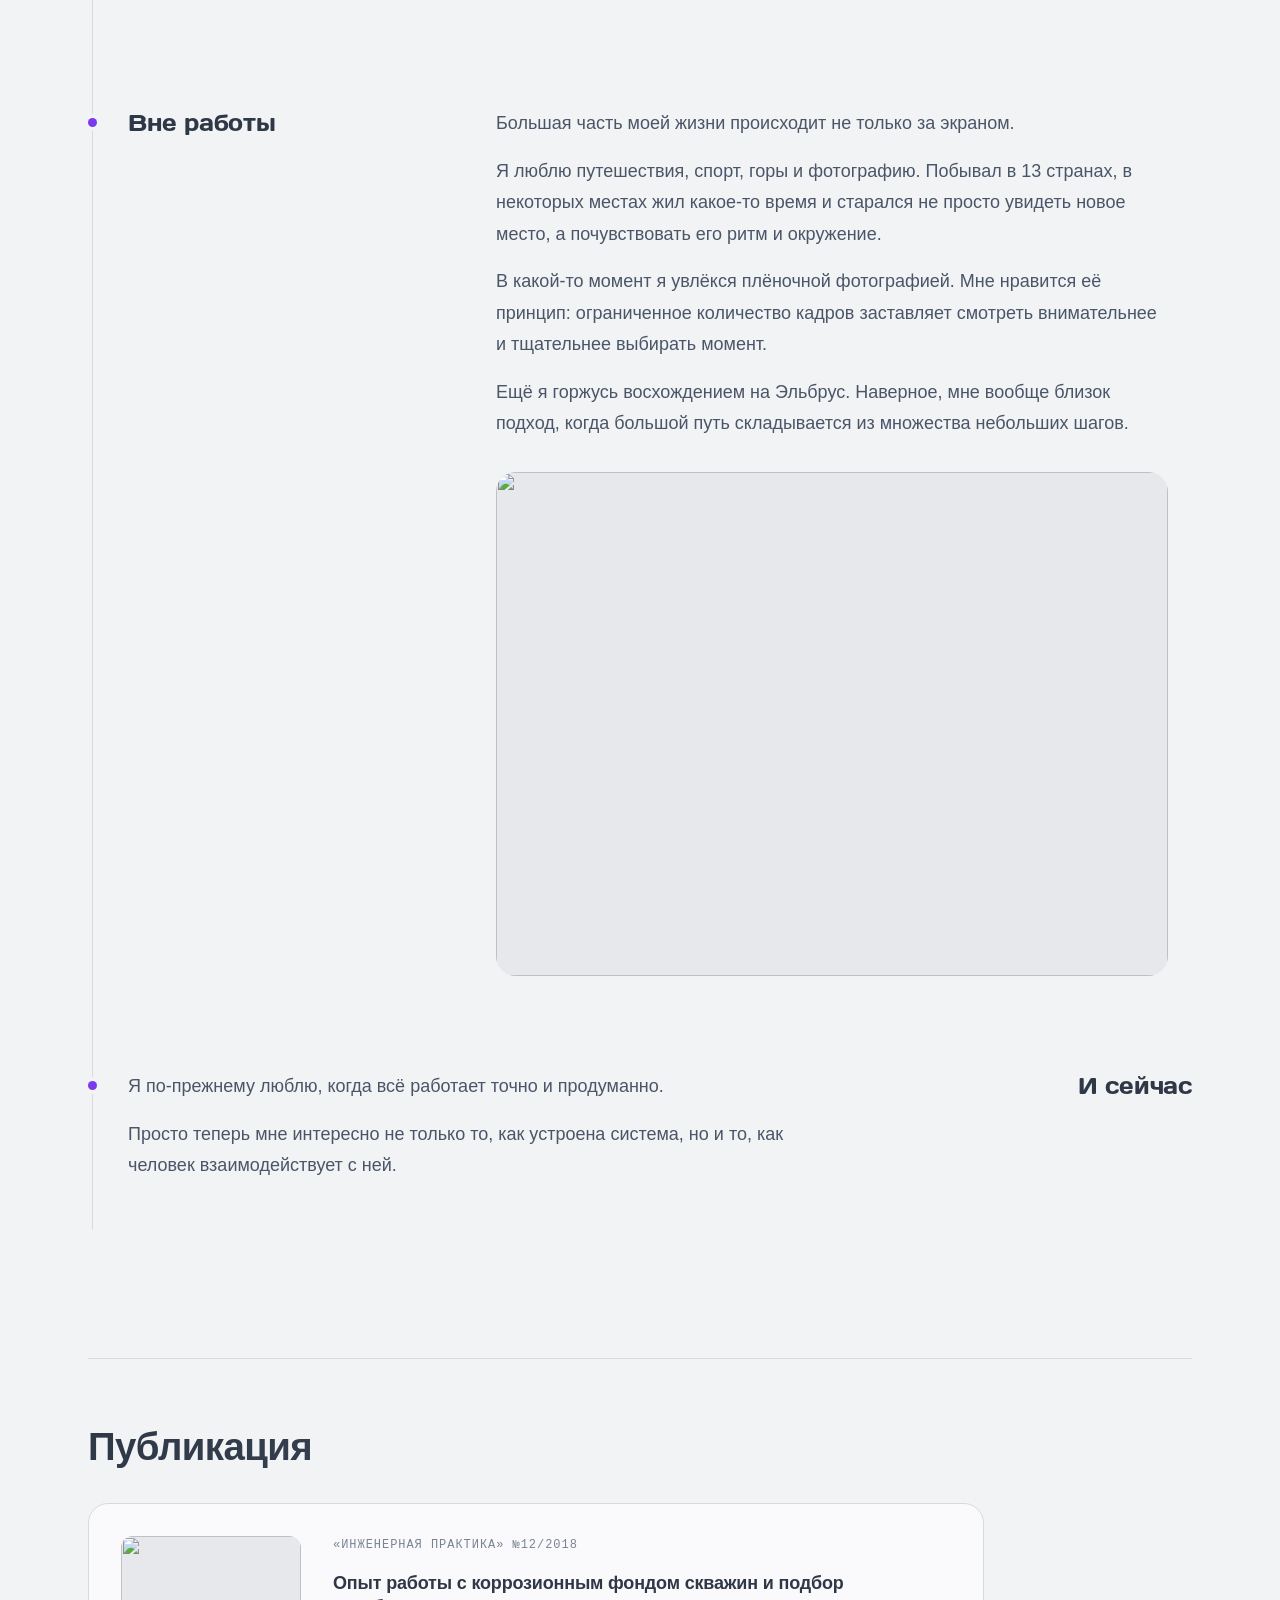
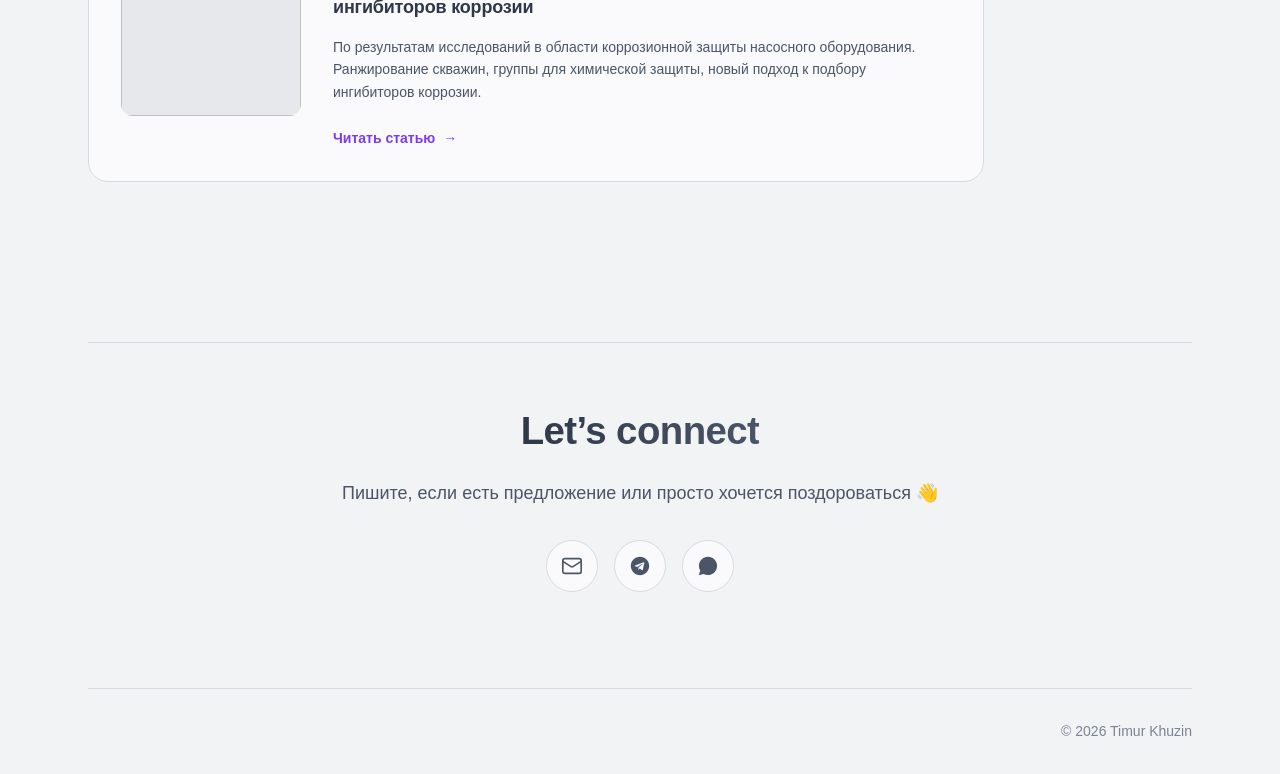
==== commit 1836b393: "Add OG image and metadata to all pages" ====
--- a/about.html
+++ b/about.html
@@ -20,7 +20,11 @@
 
 <meta property="og:type" content="profile">
 <meta property="og:title" content="О себе — Timur Khuzin">
-<meta property="og:description" content="Timur Khuzin – UX/UI Designer.Portfolio">
+<meta property="og:description" content="Timur Khuzin – UX/UI Designer. Portfolio">
+<meta property="og:image" content="https://khuzintimur.github.io/og-preview.webp">
+<meta property="og:image:width" content="1200">
+<meta property="og:image:height" content="630">
+<meta property="og:image:alt" content="Timur Khuzin — UX/UI Designer. Portfolio">
 <meta property="og:url" content="https://khuzintimur.github.io/about.html">
 <meta property="og:locale" content="ru_RU">
 <meta property="og:locale:alternate" content="en_US">
--- a/css/home.css
+++ b/css/home.css
@@ -800,8 +800,13 @@
 .skills-marquee {
   position: relative;
   width: 100%;
+
+  /* Обрезаем ленту, но разрешаем теням пилюль выходить за границу */
   overflow: hidden;
-  padding-block: var(--space-2);
+  overflow: clip;
+  overflow-clip-margin: 30px;
+
+  padding-block: var(--space-4);
 
   /* Мягкое растворение пилюль по краям */
   -webkit-mask-image: linear-gradient(to right, transparent 0, #000 8%, #000 92%, transparent 100%);
@@ -1555,4 +1560,64 @@
   .skills-marquee {
     margin-top: 2.5rem;
   }
+}
+
+/* ==========================================================================
+   Стрелка-CTA под «ПОРТФОЛИО» — «проталкивает» к первой сцене проектов
+   ========================================================================== */
+
+.hero-scroll-wrap {
+  display: flex;
+  justify-content: center;
+  margin-top: clamp(0.75rem, 1.5vh, 1.25rem);
+}
+
+.hero-scroll-cta {
+  display: inline-flex;
+  align-items: center;
+  justify-content: center;
+  width: 48px;
+  height: 48px;
+  border-radius: var(--radius-full);
+  border: 1px solid var(--border);
+  color: var(--text-secondary);
+  background: color-mix(in srgb, var(--bg-elevated) 70%, transparent);
+  -webkit-backdrop-filter: blur(12px) saturate(140%);
+          backdrop-filter: blur(12px) saturate(140%);
+  transition:
+    color 320ms cubic-bezier(0.16, 1, 0.3, 1),
+    border-color 320ms cubic-bezier(0.16, 1, 0.3, 1),
+    box-shadow 320ms cubic-bezier(0.16, 1, 0.3, 1),
+    transform 220ms cubic-bezier(0.16, 1, 0.3, 1);
+  animation: hero-arrow-bounce 2.4s ease-in-out infinite;
+}
+
+.hero-scroll-cta svg {
+  width: 20px;
+  height: 20px;
+}
+
+.hero-scroll-cta:hover {
+  color: var(--accent);
+  border-color: var(--accent);
+  box-shadow:
+    0 10px 28px color-mix(in srgb, var(--accent) 25%, transparent),
+    0 2px 8px color-mix(in srgb, var(--accent) 15%, transparent);
+  animation-play-state: paused;
+}
+
+.hero-scroll-cta:active {
+  transform: scale(0.94);
+}
+
+/* Лёгкое «подпрыгивание» вниз — привлекает внимание */
+@keyframes hero-arrow-bounce {
+  0%, 100% { transform: translateY(0); }
+  50%      { transform: translateY(5px); }
+}
+
+@media (prefers-reduced-motion: reduce) {
+  .hero-scroll-cta {
+    animation: none;
+  }
 }
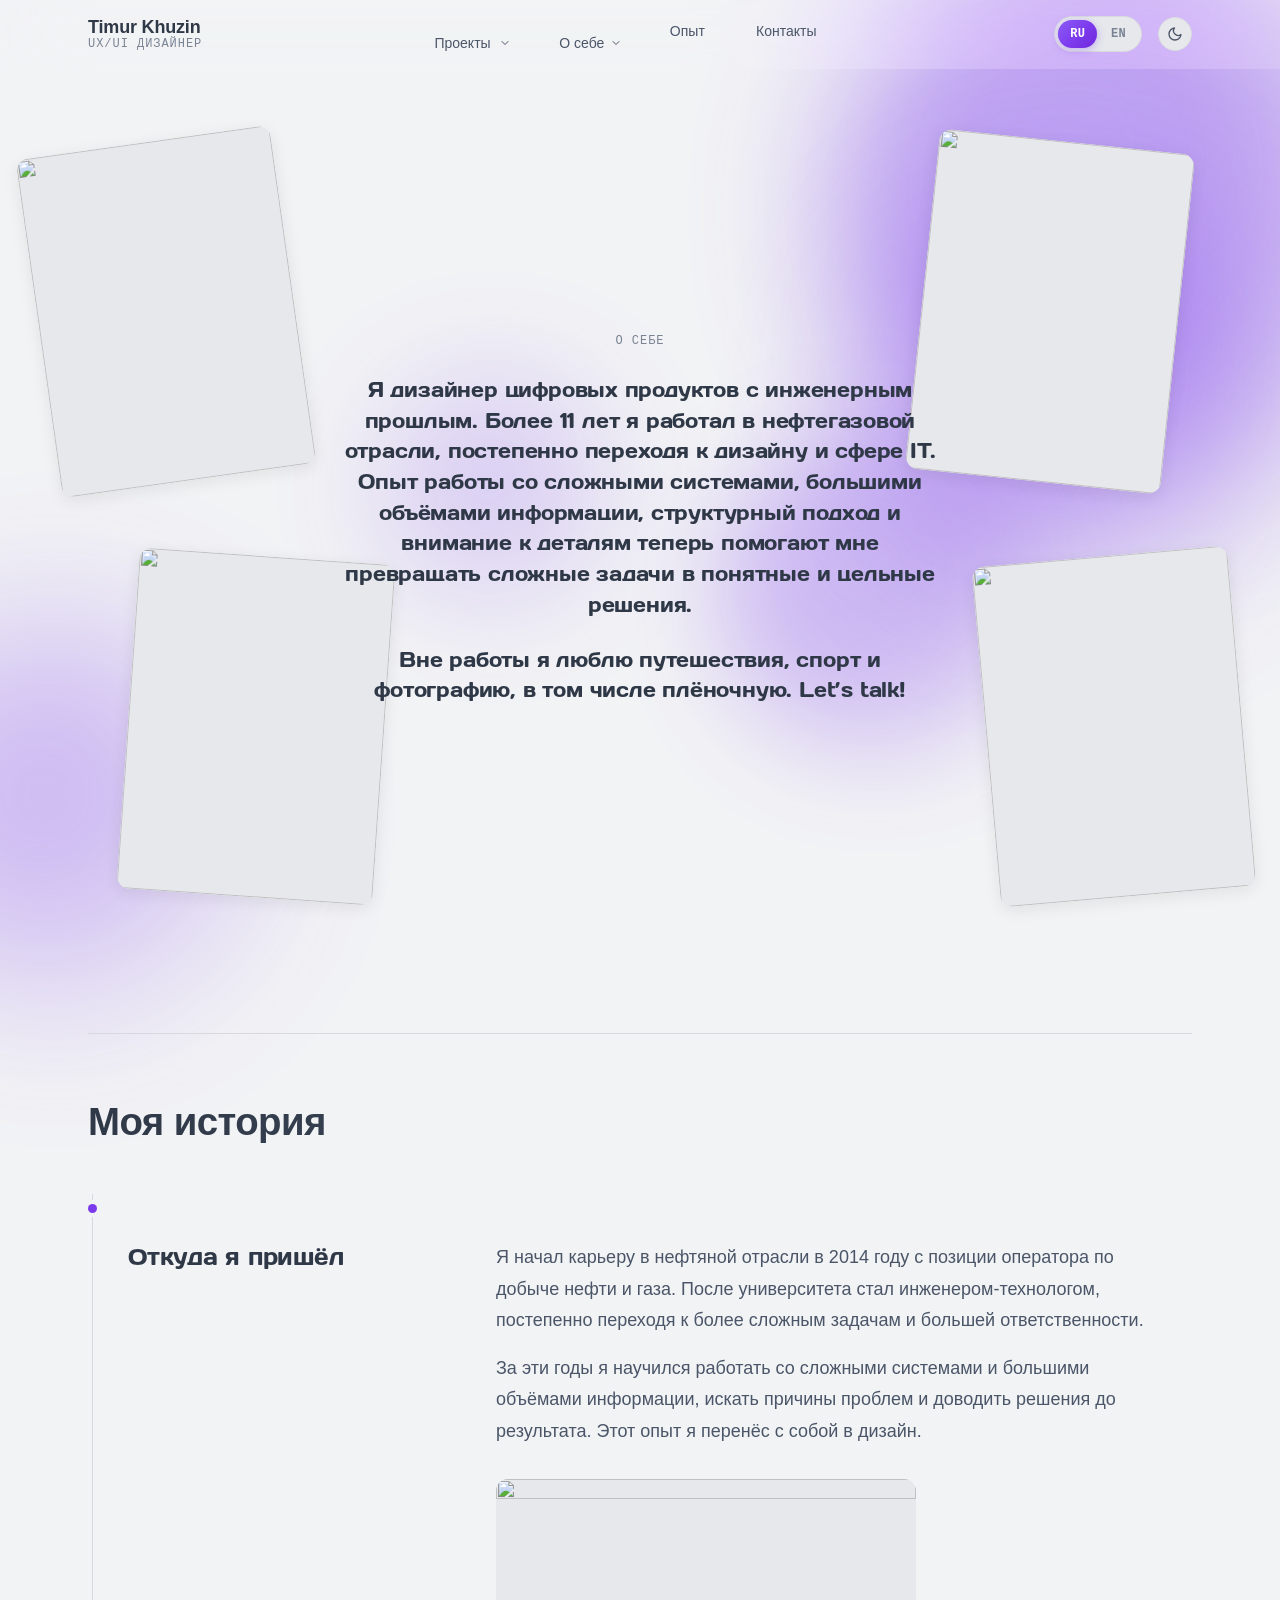
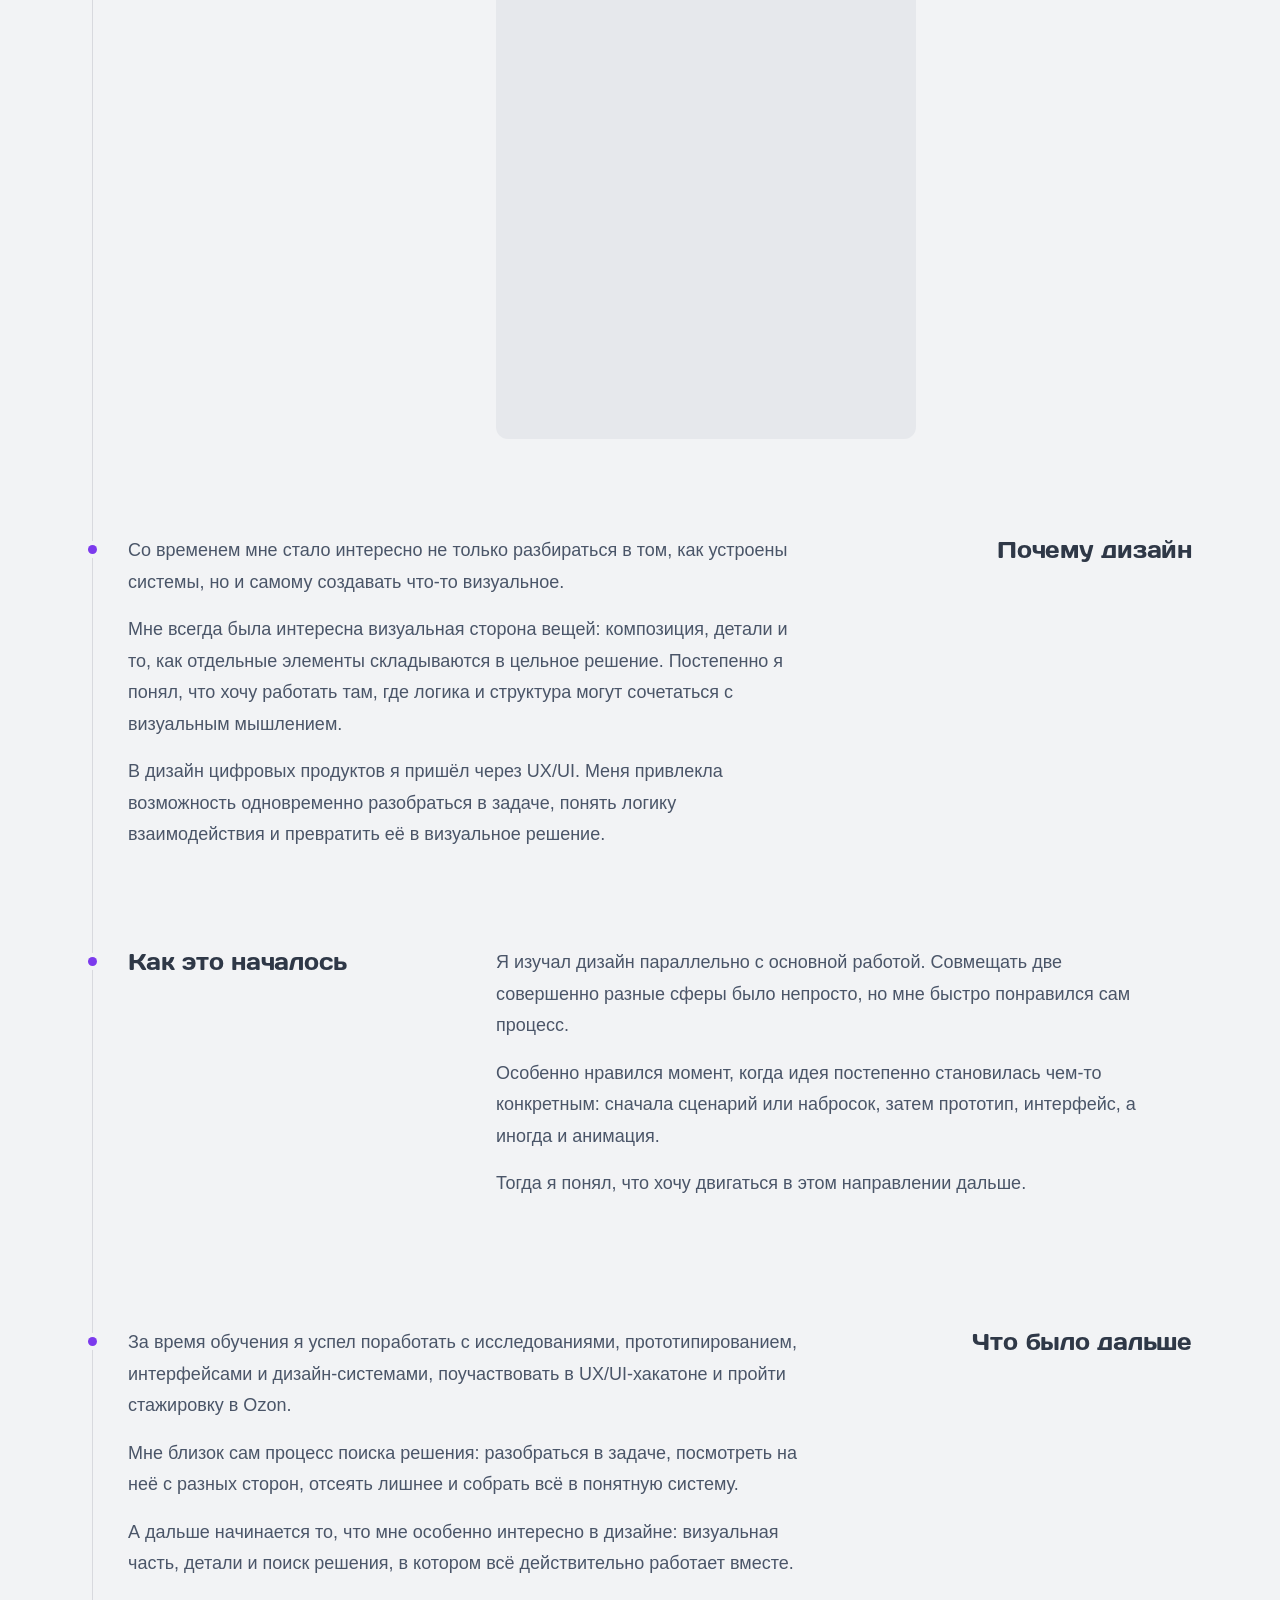
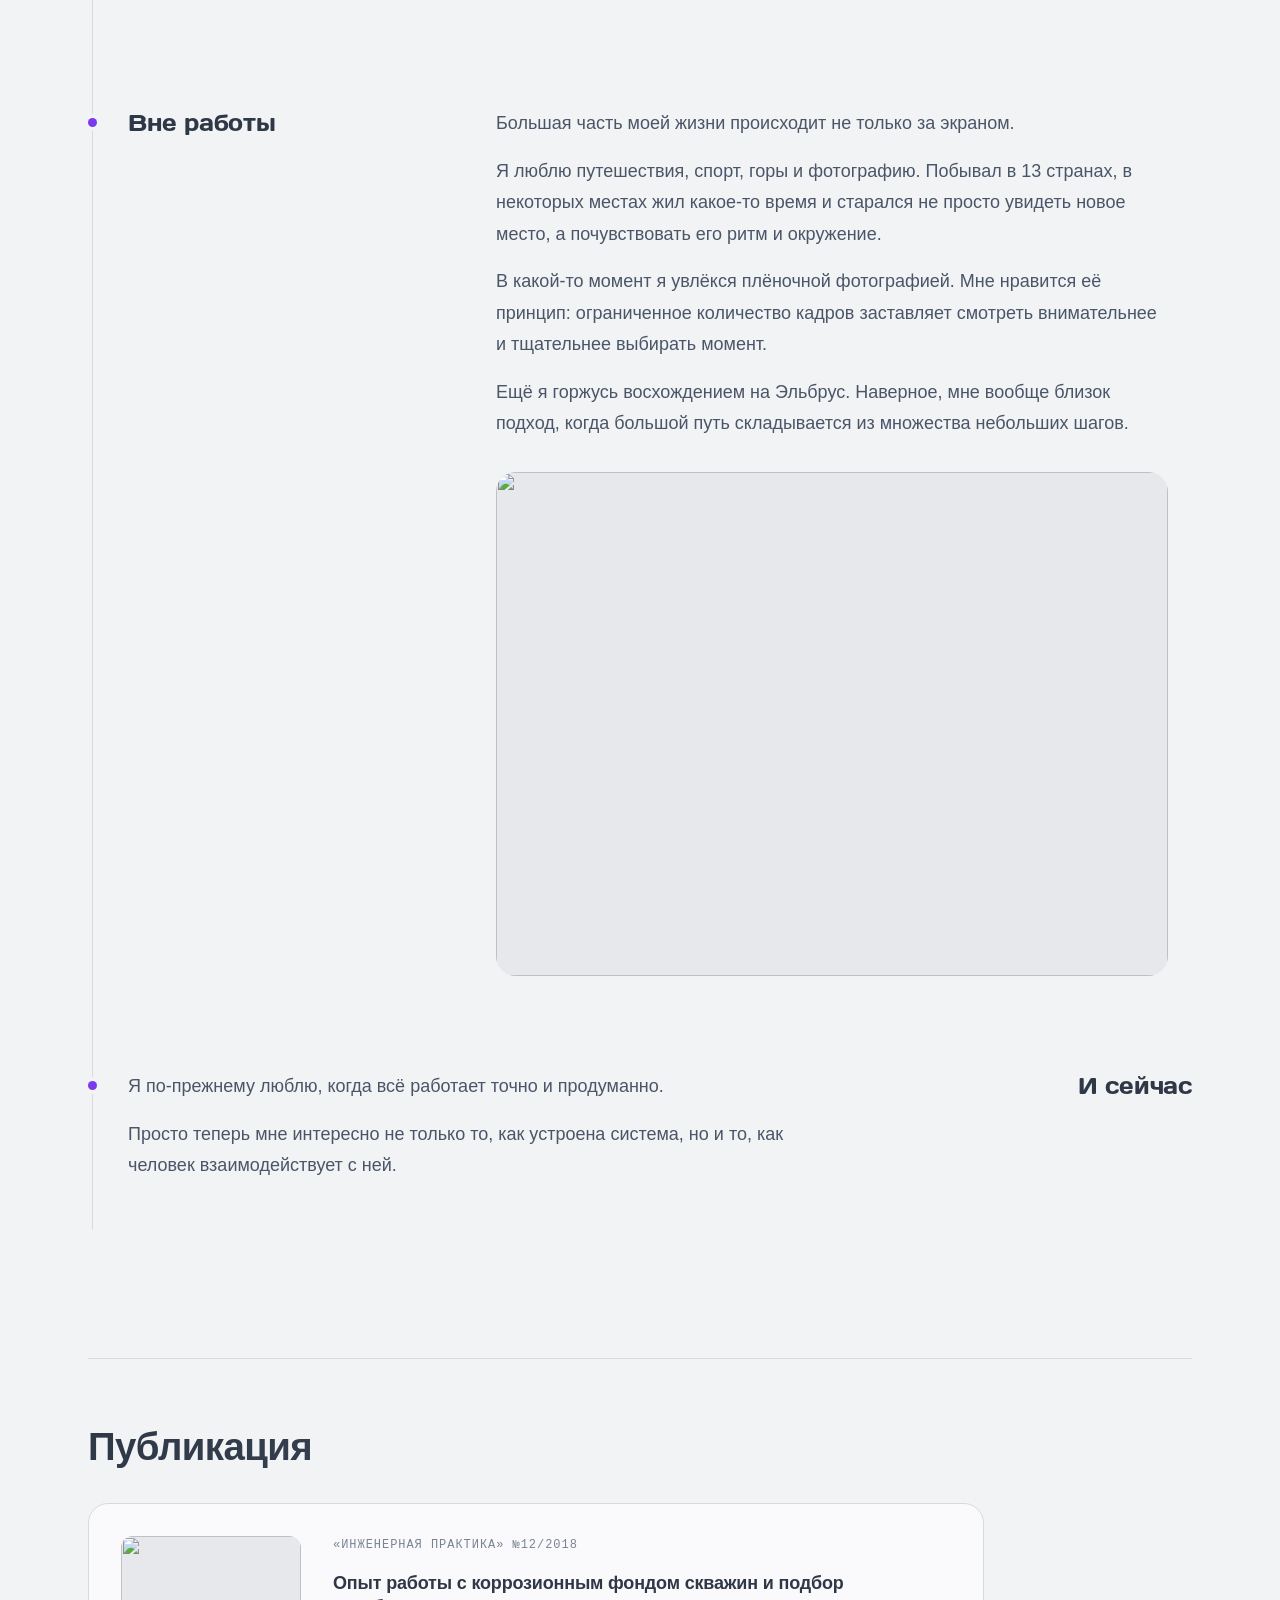
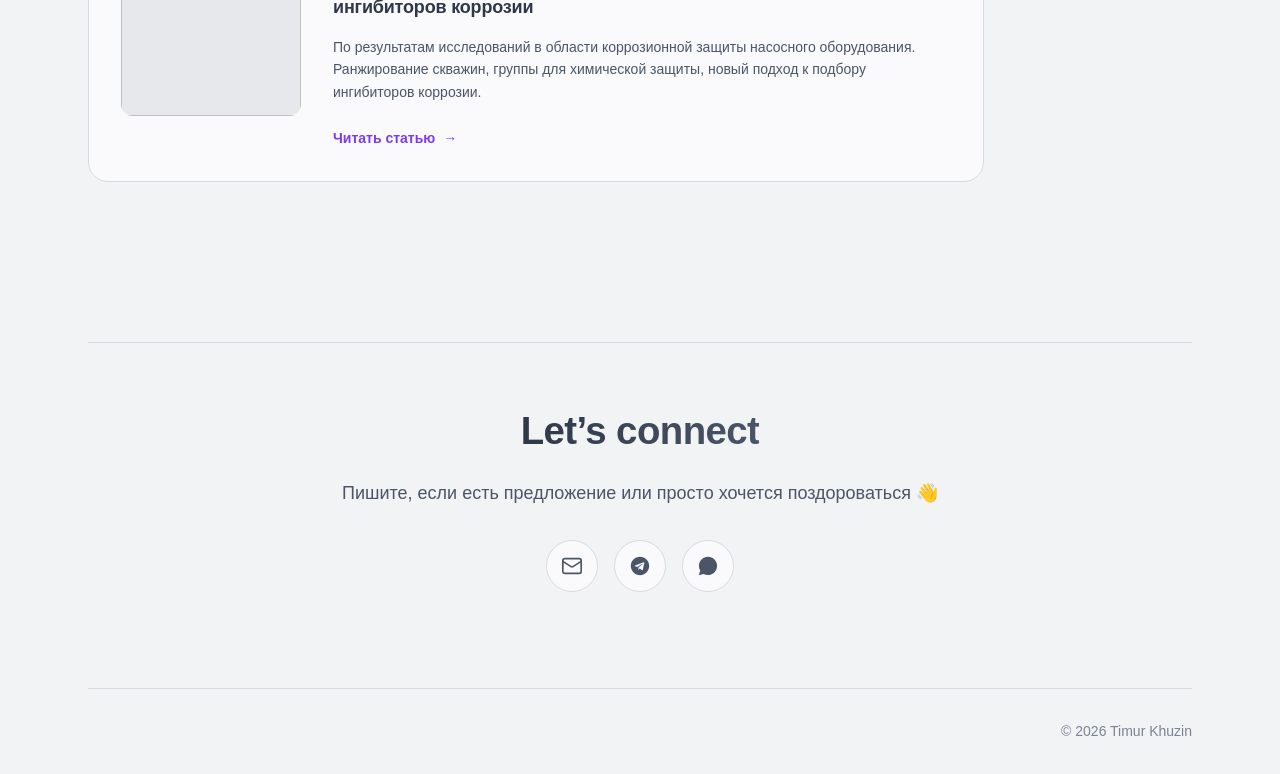
==== commit a150fea1: "og" ====
--- a/about.html
+++ b/about.html
@@ -21,7 +21,7 @@
 <meta property="og:type" content="profile">
 <meta property="og:title" content="О себе — Timur Khuzin">
 <meta property="og:description" content="Timur Khuzin – UX/UI Designer. Portfolio">
-<meta property="og:image" content="https://khuzintimur.github.io/og-preview.webp">
+<meta property="og:image" content="https://khuzintimur.github.io/og-preview.jpg">
 <meta property="og:image:width" content="1200">
 <meta property="og:image:height" content="630">
 <meta property="og:image:alt" content="Timur Khuzin — UX/UI Designer. Portfolio">
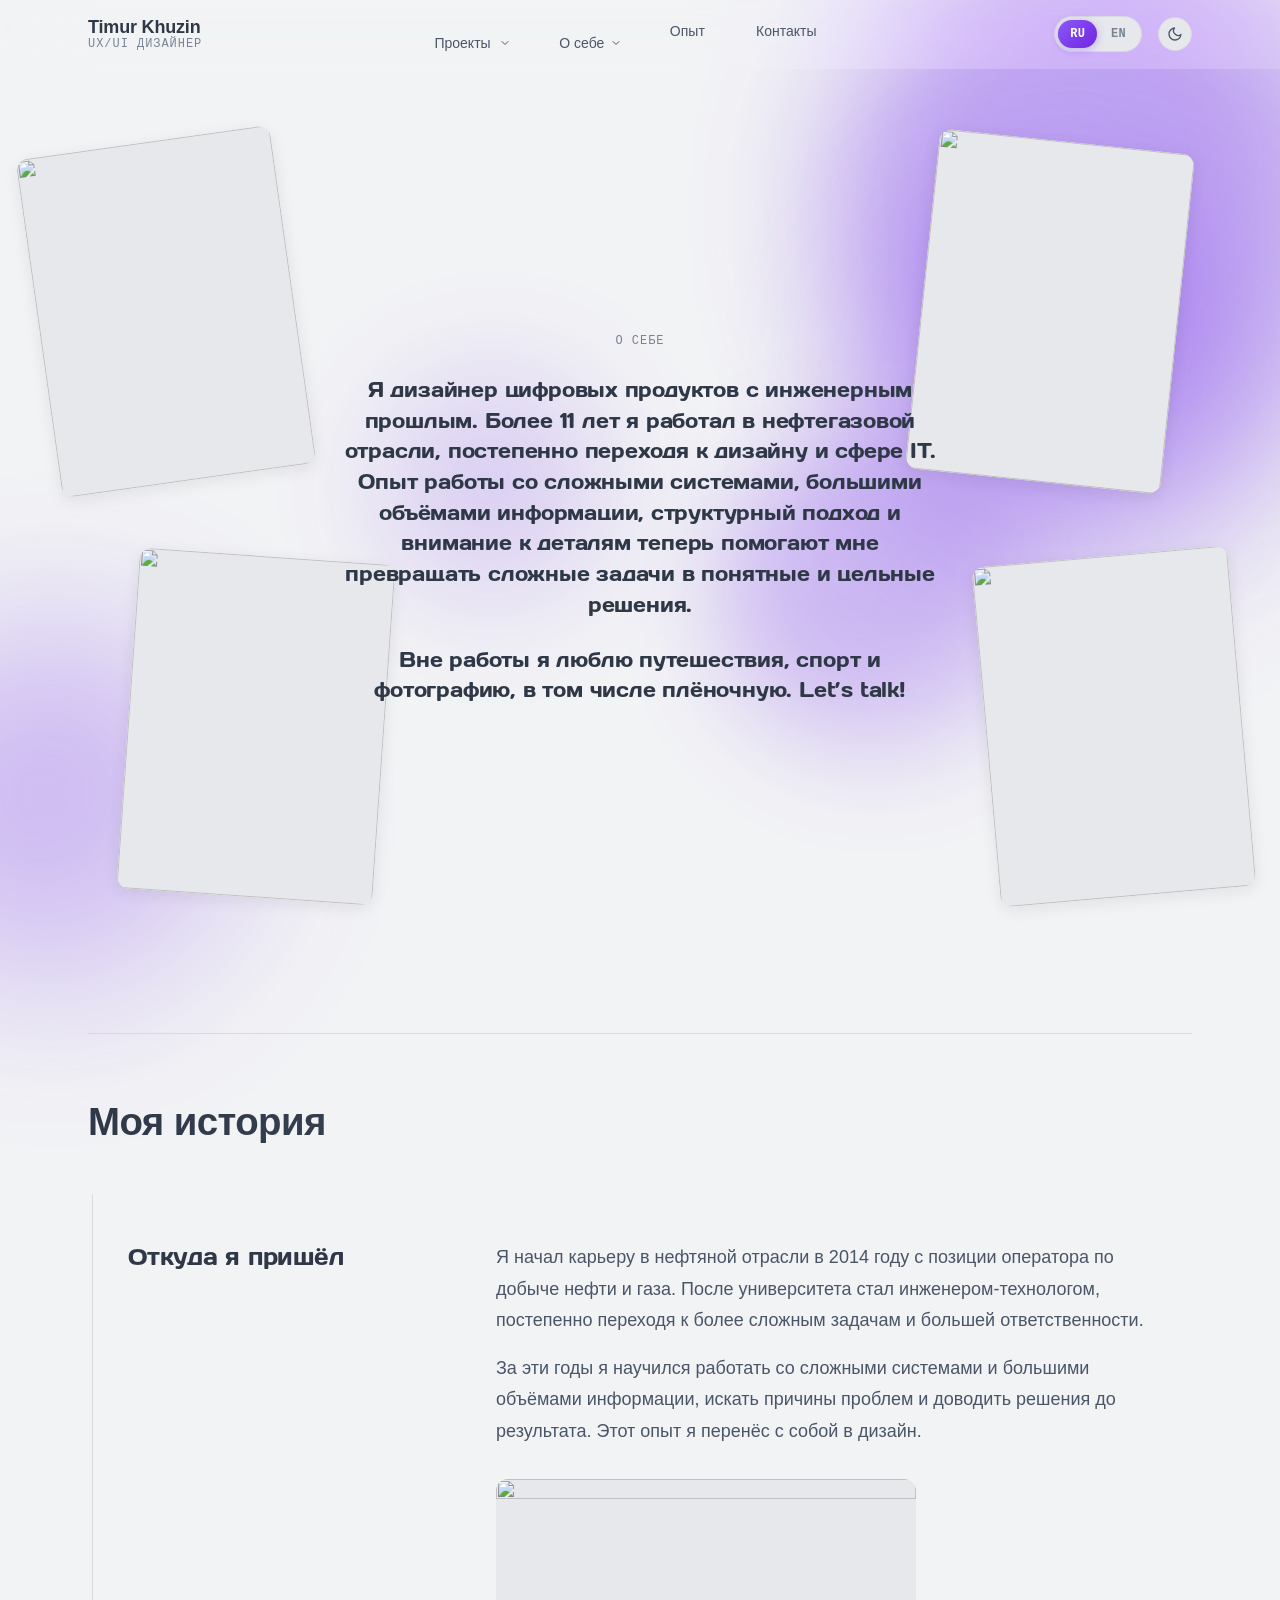
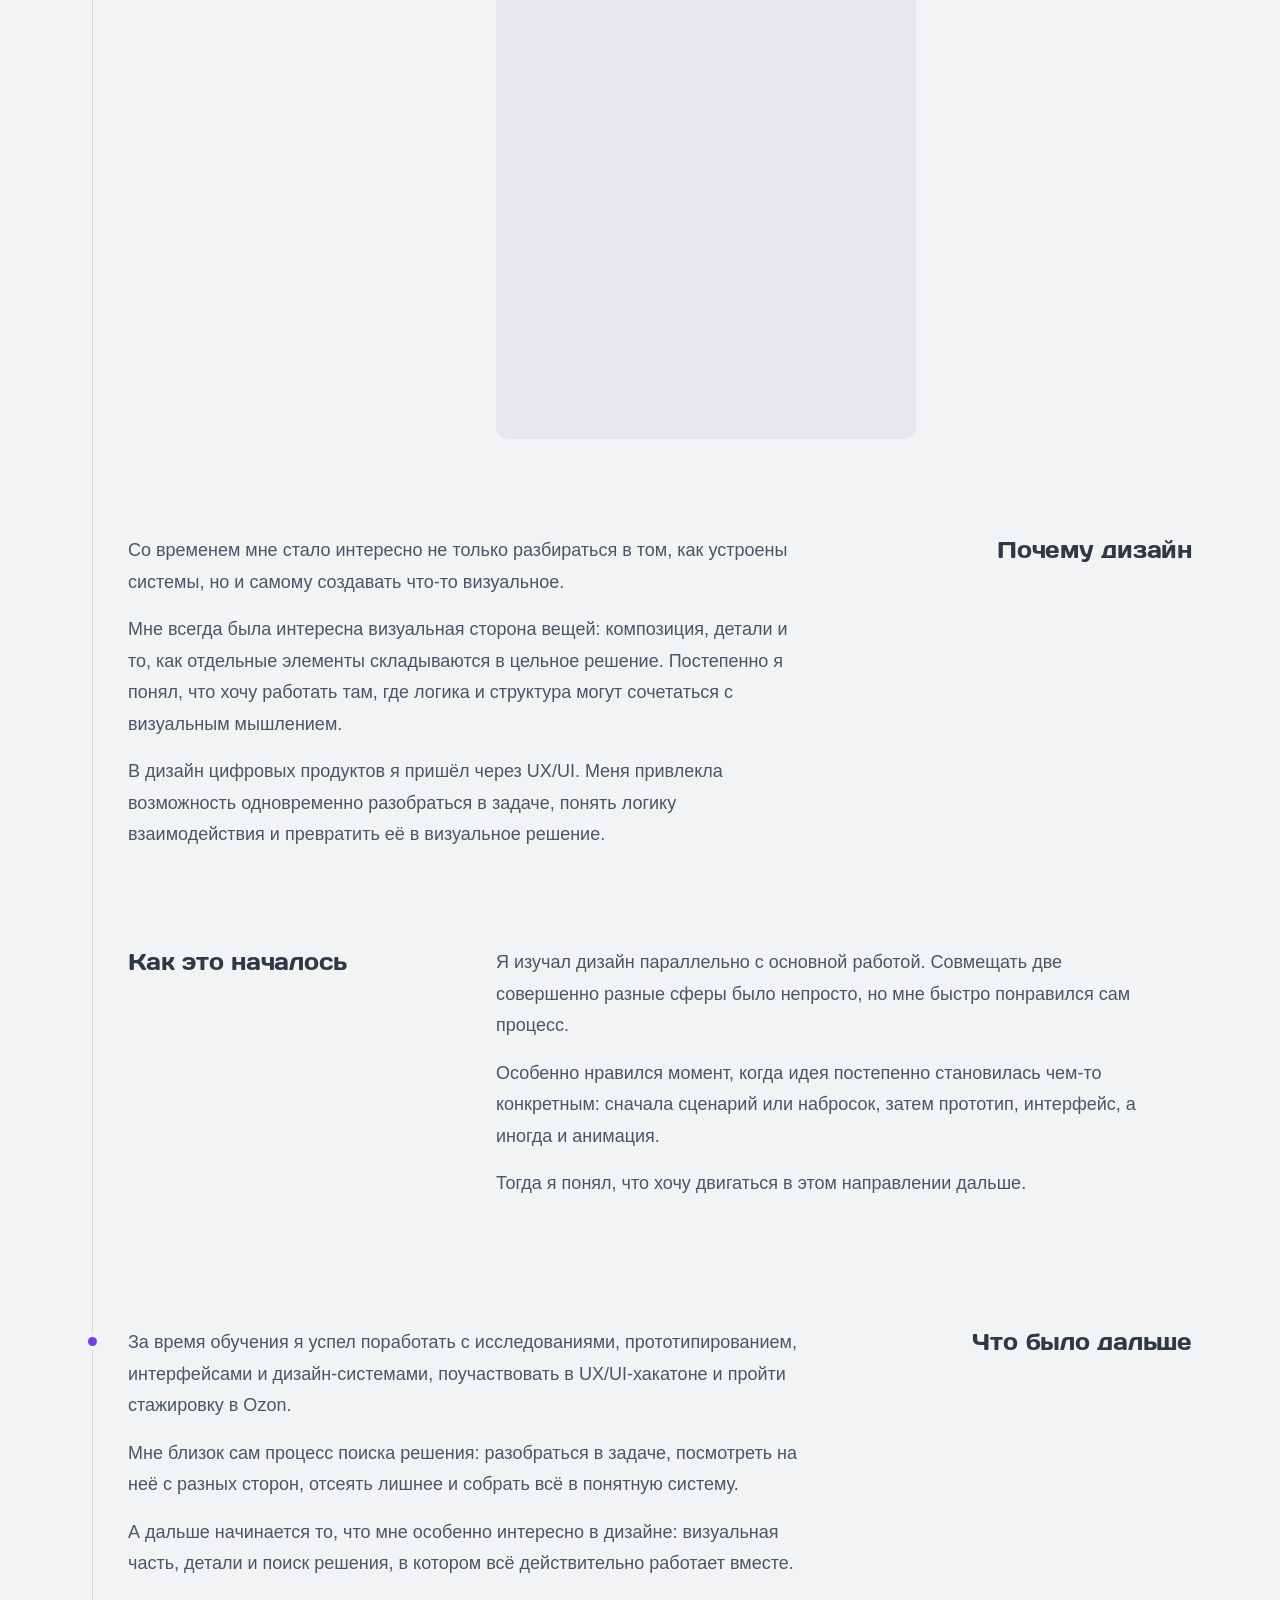
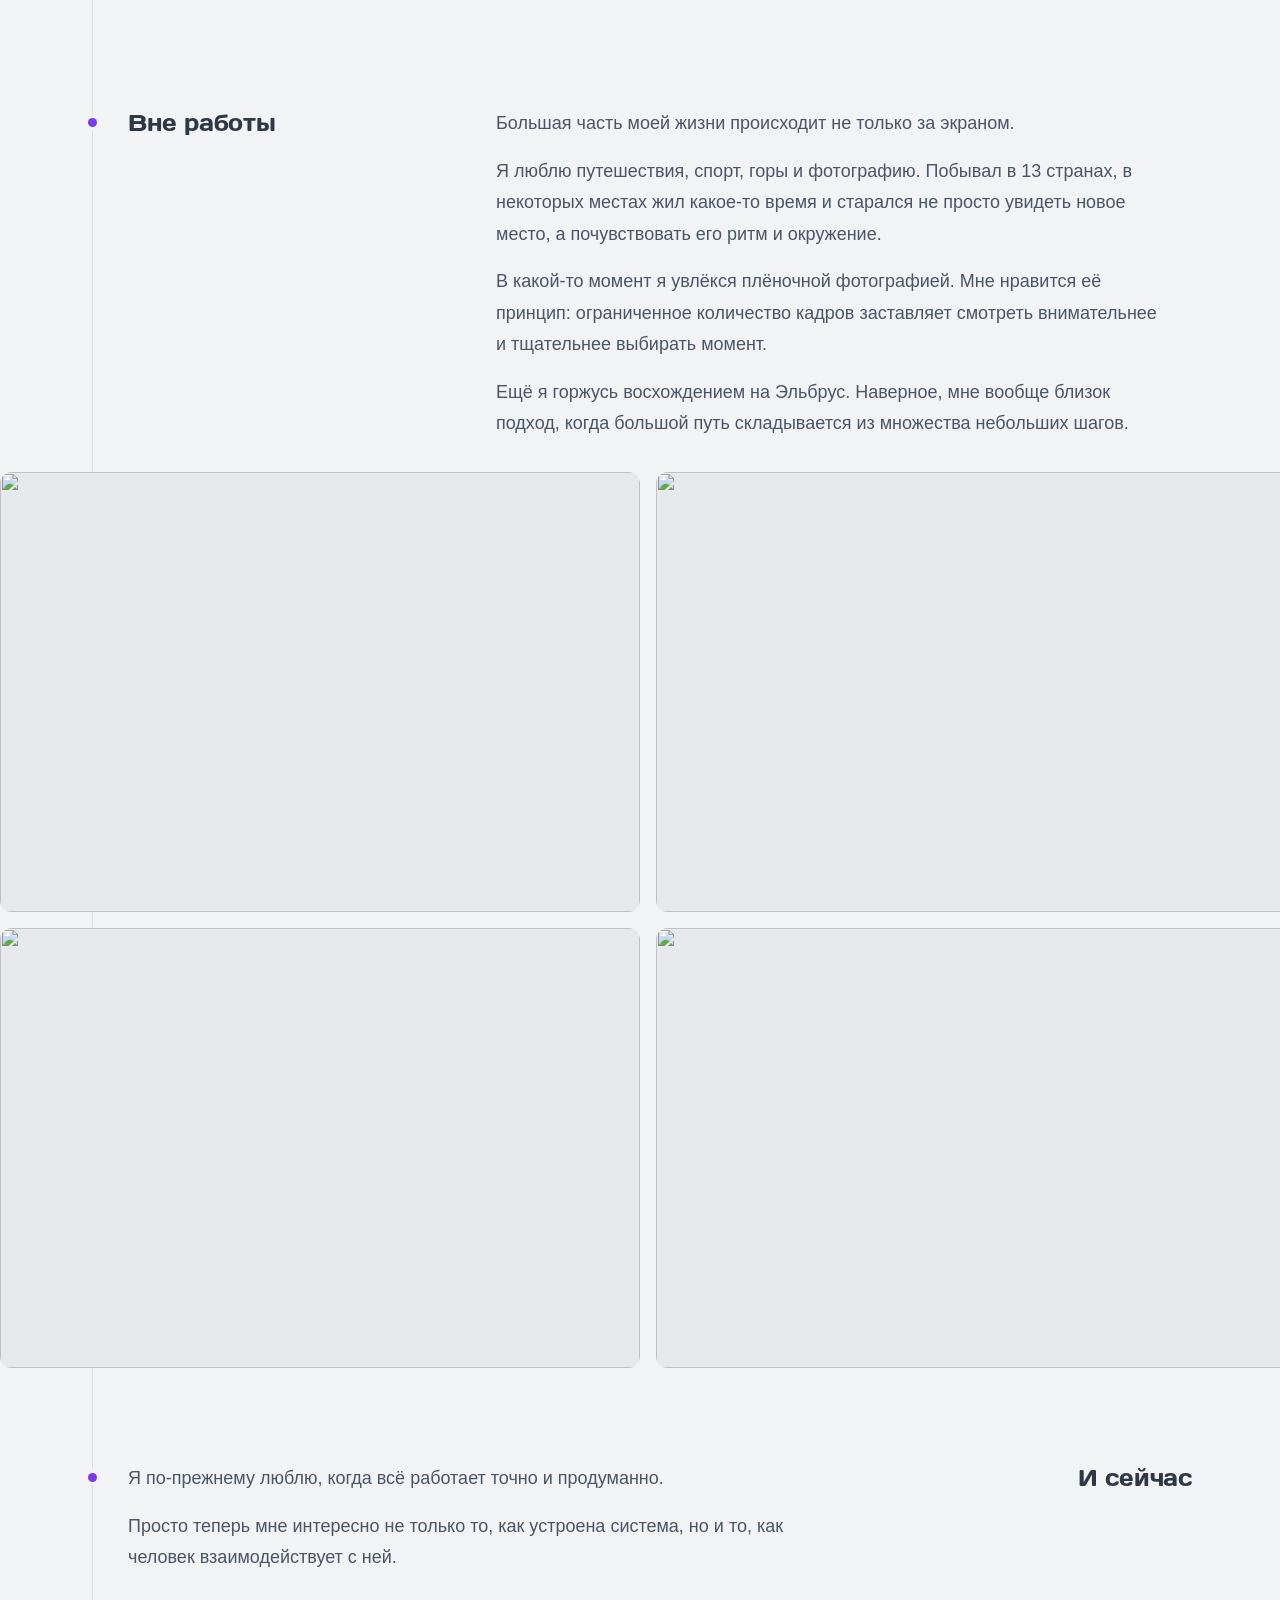
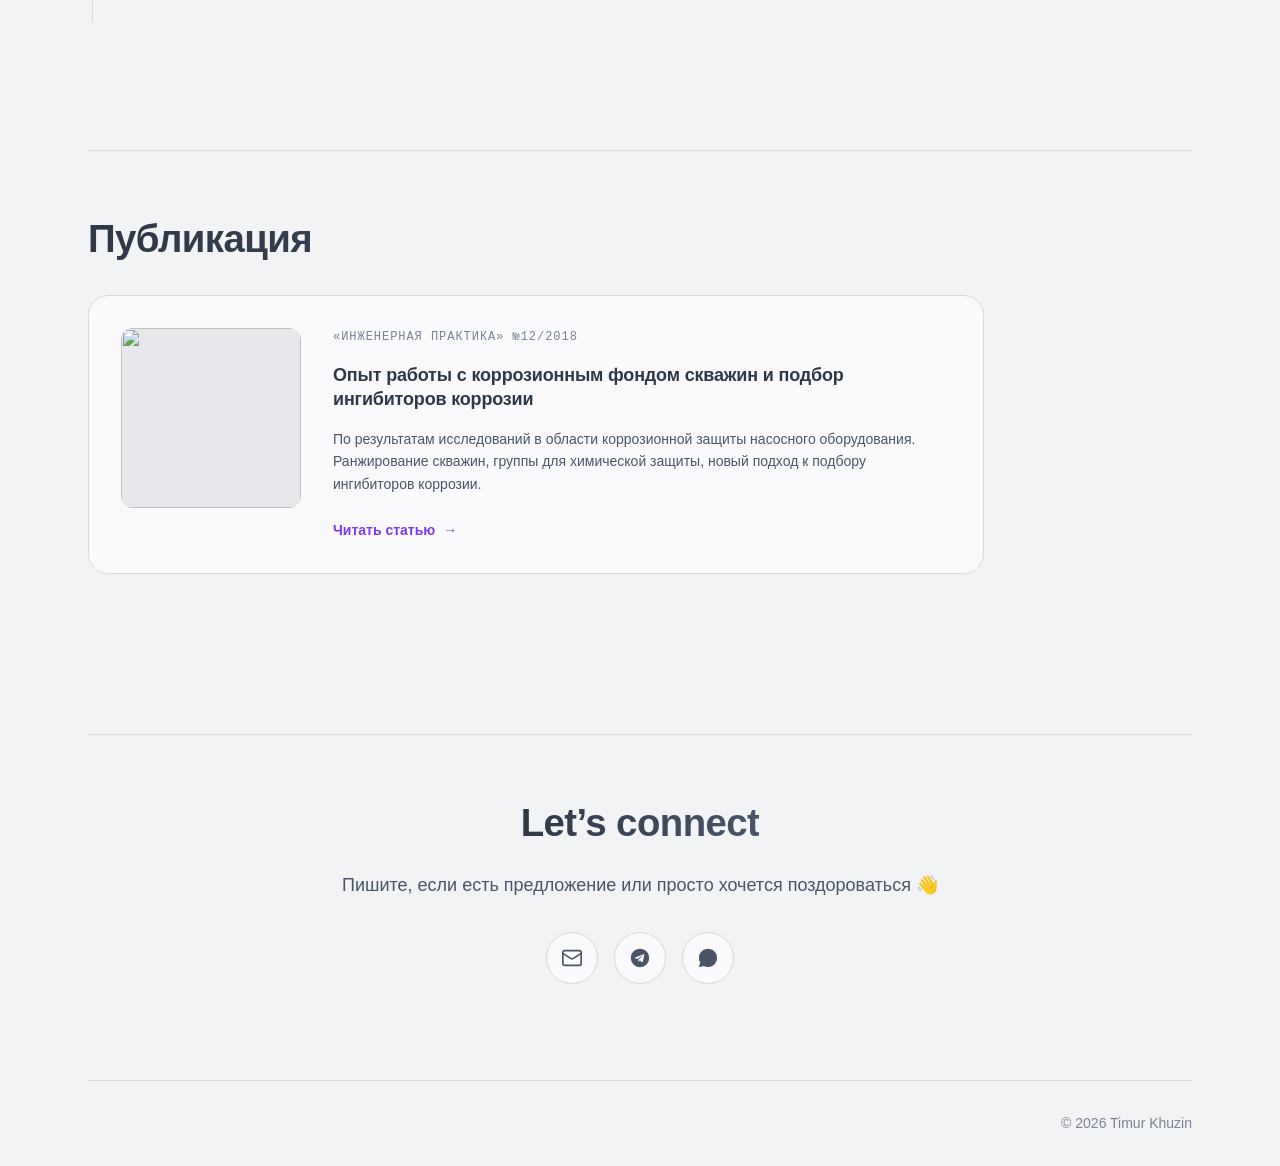
==== commit e5d3c66a: "Add OG image (jpg), update metadata, add photo marquee" ====
--- a/about.html
+++ b/about.html
@@ -216,70 +216,63 @@
         <p data-i18n="story.outside.p2"></p>
         <p data-i18n="story.outside.p3"></p>
         <p data-i18n="story.outside.p4"></p>
-                <div class="story-carousel reveal" data-reveal-delay="200">
-          <div class="story-carousel-track">
-
-            <figure class="story-carousel-slide is-active">
-              <img src="https://cdn.jsdelivr.net/gh/KhuzinTimur/content-@52b6fff9ecf7ad0685a2e221b113b674ae2001dd/site/photo/Saint_P_1.jpg" alt="" loading="lazy">
-            </figure>
-            <figure class="story-carousel-slide">
-              <img src="https://cdn.jsdelivr.net/gh/KhuzinTimur/content-@52b6fff9ecf7ad0685a2e221b113b674ae2001dd/site/photo/Saint_P_2.jpg" alt="" loading="lazy">
-            </figure>
-            <figure class="story-carousel-slide">
-              <img src="https://cdn.jsdelivr.net/gh/KhuzinTimur/content-@52b6fff9ecf7ad0685a2e221b113b674ae2001dd/site/photo/Bali_1.jpg" alt="" loading="lazy">
-            </figure>
-            <figure class="story-carousel-slide">
-              <img src="https://cdn.jsdelivr.net/gh/KhuzinTimur/content-@52b6fff9ecf7ad0685a2e221b113b674ae2001dd/site/photo/Bali_2.jpg" alt="" loading="lazy">
-            </figure>
-            <figure class="story-carousel-slide">
-              <img src="https://cdn.jsdelivr.net/gh/KhuzinTimur/content-@52b6fff9ecf7ad0685a2e221b113b674ae2001dd/site/photo/Bali_3.jpg" alt="" loading="lazy">
-            </figure>
-            <figure class="story-carousel-slide">
-              <img src="https://cdn.jsdelivr.net/gh/KhuzinTimur/content-@52b6fff9ecf7ad0685a2e221b113b674ae2001dd/site/photo/Bali_4.jpg" alt="" loading="lazy">
-            </figure>
-            <figure class="story-carousel-slide">
-              <img src="https://cdn.jsdelivr.net/gh/KhuzinTimur/content-@52b6fff9ecf7ad0685a2e221b113b674ae2001dd/site/photo/Bali_5.jpg" alt="" loading="lazy">
-            </figure>
-            <figure class="story-carousel-slide">
-              <img src="https://cdn.jsdelivr.net/gh/KhuzinTimur/content-@52b6fff9ecf7ad0685a2e221b113b674ae2001dd/site/photo/Bali_6.jpg" alt="" loading="lazy">
-            </figure>
-            <figure class="story-carousel-slide">
-              <img src="https://cdn.jsdelivr.net/gh/KhuzinTimur/content-@52b6fff9ecf7ad0685a2e221b113b674ae2001dd/site/photo/bangkok_1.jpg" alt="" loading="lazy">
-            </figure>
-            <figure class="story-carousel-slide">
-              <img src="https://cdn.jsdelivr.net/gh/KhuzinTimur/content-@52b6fff9ecf7ad0685a2e221b113b674ae2001dd/site/photo/bangkok_2.jpg" alt="" loading="lazy">
-            </figure>
-            <figure class="story-carousel-slide">
-              <img src="https://cdn.jsdelivr.net/gh/KhuzinTimur/content-@52b6fff9ecf7ad0685a2e221b113b674ae2001dd/site/photo/bangkok_3.jpg" alt="" loading="lazy">
-            </figure>
-            <figure class="story-carousel-slide">
-              <img src="https://cdn.jsdelivr.net/gh/KhuzinTimur/content-@52b6fff9ecf7ad0685a2e221b113b674ae2001dd/site/photo/Elbrus_1.jpg" alt="" loading="lazy">
-            </figure>
-            <figure class="story-carousel-slide">
-              <img src="https://cdn.jsdelivr.net/gh/KhuzinTimur/content-@52b6fff9ecf7ad0685a2e221b113b674ae2001dd/site/photo/Elbrus_2.jpg" alt="" loading="lazy">
-            </figure>
-            <figure class="story-carousel-slide">
-              <img src="https://cdn.jsdelivr.net/gh/KhuzinTimur/content-@52b6fff9ecf7ad0685a2e221b113b674ae2001dd/site/photo/Elbrus_3.jpg" alt="" loading="lazy">
-            </figure>
-            <figure class="story-carousel-slide">
-              <img src="https://cdn.jsdelivr.net/gh/KhuzinTimur/content-@52b6fff9ecf7ad0685a2e221b113b674ae2001dd/site/photo/elbrus_4.jpg" alt="" loading="lazy">
-            </figure>
-            <figure class="story-carousel-slide">
-              <img src="https://cdn.jsdelivr.net/gh/KhuzinTimur/content-@52b6fff9ecf7ad0685a2e221b113b674ae2001dd/site/photo/Istanbul_1.jpg" alt="" loading="lazy">
-            </figure>
-            <figure class="story-carousel-slide">
-              <img src="https://cdn.jsdelivr.net/gh/KhuzinTimur/content-@52b6fff9ecf7ad0685a2e221b113b674ae2001dd/site/photo/Istanbul_2.jpg" alt="" loading="lazy">
-            </figure>
-            <figure class="story-carousel-slide">
-              <img src="https://cdn.jsdelivr.net/gh/KhuzinTimur/content-@52b6fff9ecf7ad0685a2e221b113b674ae2001dd/site/photo/Santos.jpg" alt="" loading="lazy">
-            </figure>
-            <figure class="story-carousel-slide">
-              <img src="https://cdn.jsdelivr.net/gh/KhuzinTimur/content-@52b6fff9ecf7ad0685a2e221b113b674ae2001dd/site/photo/Singapur_1.jpg" alt="" loading="lazy">
-            </figure>
-            <figure class="story-carousel-slide">
-              <img src="https://cdn.jsdelivr.net/gh/KhuzinTimur/content-@52b6fff9ecf7ad0685a2e221b113b674ae2001dd/site/photo/Vietnam_1.jpg" alt="" loading="lazy">
-            </figure>
-
+                        <div class="story-marquee reveal" data-reveal-delay="200">
+          <div class="story-marquee-row story-marquee-row--top">
+            <div class="story-marquee-track">
+              <div class="story-marquee-group">
+                <img src="https://cdn.jsdelivr.net/gh/KhuzinTimur/content-@52b6fff9ecf7ad0685a2e221b113b674ae2001dd/site/photo/Saint_P_1.jpg" alt="" loading="lazy">
+                <img src="https://cdn.jsdelivr.net/gh/KhuzinTimur/content-@52b6fff9ecf7ad0685a2e221b113b674ae2001dd/site/photo/Saint_P_2.jpg" alt="" loading="lazy">
+                <img src="https://cdn.jsdelivr.net/gh/KhuzinTimur/content-@52b6fff9ecf7ad0685a2e221b113b674ae2001dd/site/photo/Bali_1.jpg" alt="" loading="lazy">
+                <img src="https://cdn.jsdelivr.net/gh/KhuzinTimur/content-@52b6fff9ecf7ad0685a2e221b113b674ae2001dd/site/photo/Bali_2.jpg" alt="" loading="lazy">
+                <img src="https://cdn.jsdelivr.net/gh/KhuzinTimur/content-@52b6fff9ecf7ad0685a2e221b113b674ae2001dd/site/photo/Bali_3.jpg" alt="" loading="lazy">
+                <img src="https://cdn.jsdelivr.net/gh/KhuzinTimur/content-@52b6fff9ecf7ad0685a2e221b113b674ae2001dd/site/photo/Bali_4.jpg" alt="" loading="lazy">
+                <img src="https://cdn.jsdelivr.net/gh/KhuzinTimur/content-@52b6fff9ecf7ad0685a2e221b113b674ae2001dd/site/photo/Bali_5.jpg" alt="" loading="lazy">
+                <img src="https://cdn.jsdelivr.net/gh/KhuzinTimur/content-@52b6fff9ecf7ad0685a2e221b113b674ae2001dd/site/photo/Bali_6.jpg" alt="" loading="lazy">
+                <img src="https://cdn.jsdelivr.net/gh/KhuzinTimur/content-@52b6fff9ecf7ad0685a2e221b113b674ae2001dd/site/photo/bangkok_1.jpg" alt="" loading="lazy">
+                <img src="https://cdn.jsdelivr.net/gh/KhuzinTimur/content-@52b6fff9ecf7ad0685a2e221b113b674ae2001dd/site/photo/bangkok_2.jpg" alt="" loading="lazy">
+              </div>
+              <div class="story-marquee-group" aria-hidden="true">
+                <img src="https://cdn.jsdelivr.net/gh/KhuzinTimur/content-@52b6fff9ecf7ad0685a2e221b113b674ae2001dd/site/photo/Saint_P_1.jpg" alt="" loading="lazy">
+                <img src="https://cdn.jsdelivr.net/gh/KhuzinTimur/content-@52b6fff9ecf7ad0685a2e221b113b674ae2001dd/site/photo/Saint_P_2.jpg" alt="" loading="lazy">
+                <img src="https://cdn.jsdelivr.net/gh/KhuzinTimur/content-@52b6fff9ecf7ad0685a2e221b113b674ae2001dd/site/photo/Bali_1.jpg" alt="" loading="lazy">
+                <img src="https://cdn.jsdelivr.net/gh/KhuzinTimur/content-@52b6fff9ecf7ad0685a2e221b113b674ae2001dd/site/photo/Bali_2.jpg" alt="" loading="lazy">
+                <img src="https://cdn.jsdelivr.net/gh/KhuzinTimur/content-@52b6fff9ecf7ad0685a2e221b113b674ae2001dd/site/photo/Bali_3.jpg" alt="" loading="lazy">
+                <img src="https://cdn.jsdelivr.net/gh/KhuzinTimur/content-@52b6fff9ecf7ad0685a2e221b113b674ae2001dd/site/photo/Bali_4.jpg" alt="" loading="lazy">
+                <img src="https://cdn.jsdelivr.net/gh/KhuzinTimur/content-@52b6fff9ecf7ad0685a2e221b113b674ae2001dd/site/photo/Bali_5.jpg" alt="" loading="lazy">
+                <img src="https://cdn.jsdelivr.net/gh/KhuzinTimur/content-@52b6fff9ecf7ad0685a2e221b113b674ae2001dd/site/photo/Bali_6.jpg" alt="" loading="lazy">
+                <img src="https://cdn.jsdelivr.net/gh/KhuzinTimur/content-@52b6fff9ecf7ad0685a2e221b113b674ae2001dd/site/photo/bangkok_1.jpg" alt="" loading="lazy">
+                <img src="https://cdn.jsdelivr.net/gh/KhuzinTimur/content-@52b6fff9ecf7ad0685a2e221b113b674ae2001dd/site/photo/bangkok_2.jpg" alt="" loading="lazy">
+              </div>
+            </div>
+          </div>
+
+          <div class="story-marquee-row story-marquee-row--bottom">
+            <div class="story-marquee-track">
+              <div class="story-marquee-group">
+                <img src="https://cdn.jsdelivr.net/gh/KhuzinTimur/content-@52b6fff9ecf7ad0685a2e221b113b674ae2001dd/site/photo/bangkok_3.jpg" alt="" loading="lazy">
+                <img src="https://cdn.jsdelivr.net/gh/KhuzinTimur/content-@52b6fff9ecf7ad0685a2e221b113b674ae2001dd/site/photo/Elbrus_1.jpg" alt="" loading="lazy">
+                <img src="https://cdn.jsdelivr.net/gh/KhuzinTimur/content-@52b6fff9ecf7ad0685a2e221b113b674ae2001dd/site/photo/Elbrus_2.jpg" alt="" loading="lazy">
+                <img src="https://cdn.jsdelivr.net/gh/KhuzinTimur/content-@52b6fff9ecf7ad0685a2e221b113b674ae2001dd/site/photo/Elbrus_3.jpg" alt="" loading="lazy">
+                <img src="https://cdn.jsdelivr.net/gh/KhuzinTimur/content-@52b6fff9ecf7ad0685a2e221b113b674ae2001dd/site/photo/elbrus_4.jpg" alt="" loading="lazy">
+                <img src="https://cdn.jsdelivr.net/gh/KhuzinTimur/content-@52b6fff9ecf7ad0685a2e221b113b674ae2001dd/site/photo/Istanbul_1.jpg" alt="" loading="lazy">
+                <img src="https://cdn.jsdelivr.net/gh/KhuzinTimur/content-@52b6fff9ecf7ad0685a2e221b113b674ae2001dd/site/photo/Istanbul_2.jpg" alt="" loading="lazy">
+                <img src="https://cdn.jsdelivr.net/gh/KhuzinTimur/content-@52b6fff9ecf7ad0685a2e221b113b674ae2001dd/site/photo/Santos.jpg" alt="" loading="lazy">
+                <img src="https://cdn.jsdelivr.net/gh/KhuzinTimur/content-@52b6fff9ecf7ad0685a2e221b113b674ae2001dd/site/photo/Singapur_1.jpg" alt="" loading="lazy">
+                <img src="https://cdn.jsdelivr.net/gh/KhuzinTimur/content-@52b6fff9ecf7ad0685a2e221b113b674ae2001dd/site/photo/Vietnam_1.jpg" alt="" loading="lazy">
+              </div>
+              <div class="story-marquee-group" aria-hidden="true">
+                <img src="https://cdn.jsdelivr.net/gh/KhuzinTimur/content-@52b6fff9ecf7ad0685a2e221b113b674ae2001dd/site/photo/bangkok_3.jpg" alt="" loading="lazy">
+                <img src="https://cdn.jsdelivr.net/gh/KhuzinTimur/content-@52b6fff9ecf7ad0685a2e221b113b674ae2001dd/site/photo/Elbrus_1.jpg" alt="" loading="lazy">
+                <img src="https://cdn.jsdelivr.net/gh/KhuzinTimur/content-@52b6fff9ecf7ad0685a2e221b113b674ae2001dd/site/photo/Elbrus_2.jpg" alt="" loading="lazy">
+                <img src="https://cdn.jsdelivr.net/gh/KhuzinTimur/content-@52b6fff9ecf7ad0685a2e221b113b674ae2001dd/site/photo/Elbrus_3.jpg" alt="" loading="lazy">
+                <img src="https://cdn.jsdelivr.net/gh/KhuzinTimur/content-@52b6fff9ecf7ad0685a2e221b113b674ae2001dd/site/photo/elbrus_4.jpg" alt="" loading="lazy">
+                <img src="https://cdn.jsdelivr.net/gh/KhuzinTimur/content-@52b6fff9ecf7ad0685a2e221b113b674ae2001dd/site/photo/Istanbul_1.jpg" alt="" loading="lazy">
+                <img src="https://cdn.jsdelivr.net/gh/KhuzinTimur/content-@52b6fff9ecf7ad0685a2e221b113b674ae2001dd/site/photo/Istanbul_2.jpg" alt="" loading="lazy">
+                <img src="https://cdn.jsdelivr.net/gh/KhuzinTimur/content-@52b6fff9ecf7ad0685a2e221b113b674ae2001dd/site/photo/Santos.jpg" alt="" loading="lazy">
+                <img src="https://cdn.jsdelivr.net/gh/KhuzinTimur/content-@52b6fff9ecf7ad0685a2e221b113b674ae2001dd/site/photo/Singapur_1.jpg" alt="" loading="lazy">
+                <img src="https://cdn.jsdelivr.net/gh/KhuzinTimur/content-@52b6fff9ecf7ad0685a2e221b113b674ae2001dd/site/photo/Vietnam_1.jpg" alt="" loading="lazy">
+              </div>
+            </div>
           </div>
         </div>
       </div>
@@ -398,8 +391,8 @@
   <script src="js/back-to-top.js"></script>
   <script src="js/nav-dropdown.js"></script>
   <script src="js/reveal.js"></script>
-  <script src="js/story-carousel.js"></script>
   <script src="https://cdn.jsdelivr.net/npm/lenis@1.1.20/dist/lenis.min.js"></script>
   <script src="js/smooth-scroll.js"></script>
+  <script src="js/story-marquee.js"></script>
 </body>
 </html>
--- a/css/about.css
+++ b/css/about.css
@@ -1178,4 +1178,91 @@
   .cv-download-menu {
     min-width: 200px;
   }
+}
+
+/* ==========================================================================
+   Вне работы — двухрядная бесконечная карусель фото
+   Верхний ряд едет влево, нижний вправо. Бесшовно (дублирование группы).
+   ========================================================================== */
+
+.story-marquee {
+  margin-top: var(--space-8);
+  display: flex;
+  flex-direction: column;
+  gap: var(--space-4);
+  overflow: hidden;
+  /* width и margin-left задаёт js/story-marquee.js — точно по viewport */
+}
+
+.story-marquee-row {
+  overflow: hidden;
+  width: 100%;
+}
+
+.story-marquee-track {
+  display: flex;
+  width: max-content;
+  will-change: transform;
+}
+
+.story-marquee-group {
+  display: flex;
+  gap: var(--space-4);
+  padding-right: var(--space-4);
+  flex-shrink: 0;
+}
+
+.story-marquee-group img {
+  width: 640px;
+  height: 440px;
+  object-fit: cover;
+  border-radius: var(--radius-md);
+  display: block;
+  flex-shrink: 0;
+  background: var(--bg-subtle);
+}
+
+/* Верхний ряд — едет влево */
+.story-marquee-row--top .story-marquee-track {
+  animation: story-marquee-left 50s linear infinite;
+}
+
+/* Нижний ряд — едет вправо */
+.story-marquee-row--bottom .story-marquee-track {
+  animation: story-marquee-right 50s linear infinite;
+}
+
+@keyframes story-marquee-left {
+  from { transform: translateX(0); }
+  to   { transform: translateX(-50%); }
+}
+
+@keyframes story-marquee-right {
+  from { transform: translateX(-50%); }
+  to   { transform: translateX(0); }
+}
+
+/* Мобилка: фото меньше, чтобы палец успевал «поймать» */
+@media (max-width: 720px) {
+  .story-marquee-group img {
+    width: 400px;
+    height: 280px;
+  }
+
+  .story-marquee-row--top .story-marquee-track,
+  .story-marquee-row--bottom .story-marquee-track {
+    animation-duration: 35s;
+  }
+}
+
+/* Prefers-reduced-motion: останавливаем карусель, скролл вручную */
+@media (prefers-reduced-motion: reduce) {
+  .story-marquee-row--top .story-marquee-track,
+  .story-marquee-row--bottom .story-marquee-track {
+    animation: none;
+  }
+
+  .story-marquee-row {
+    overflow-x: auto;
+  }
 }
